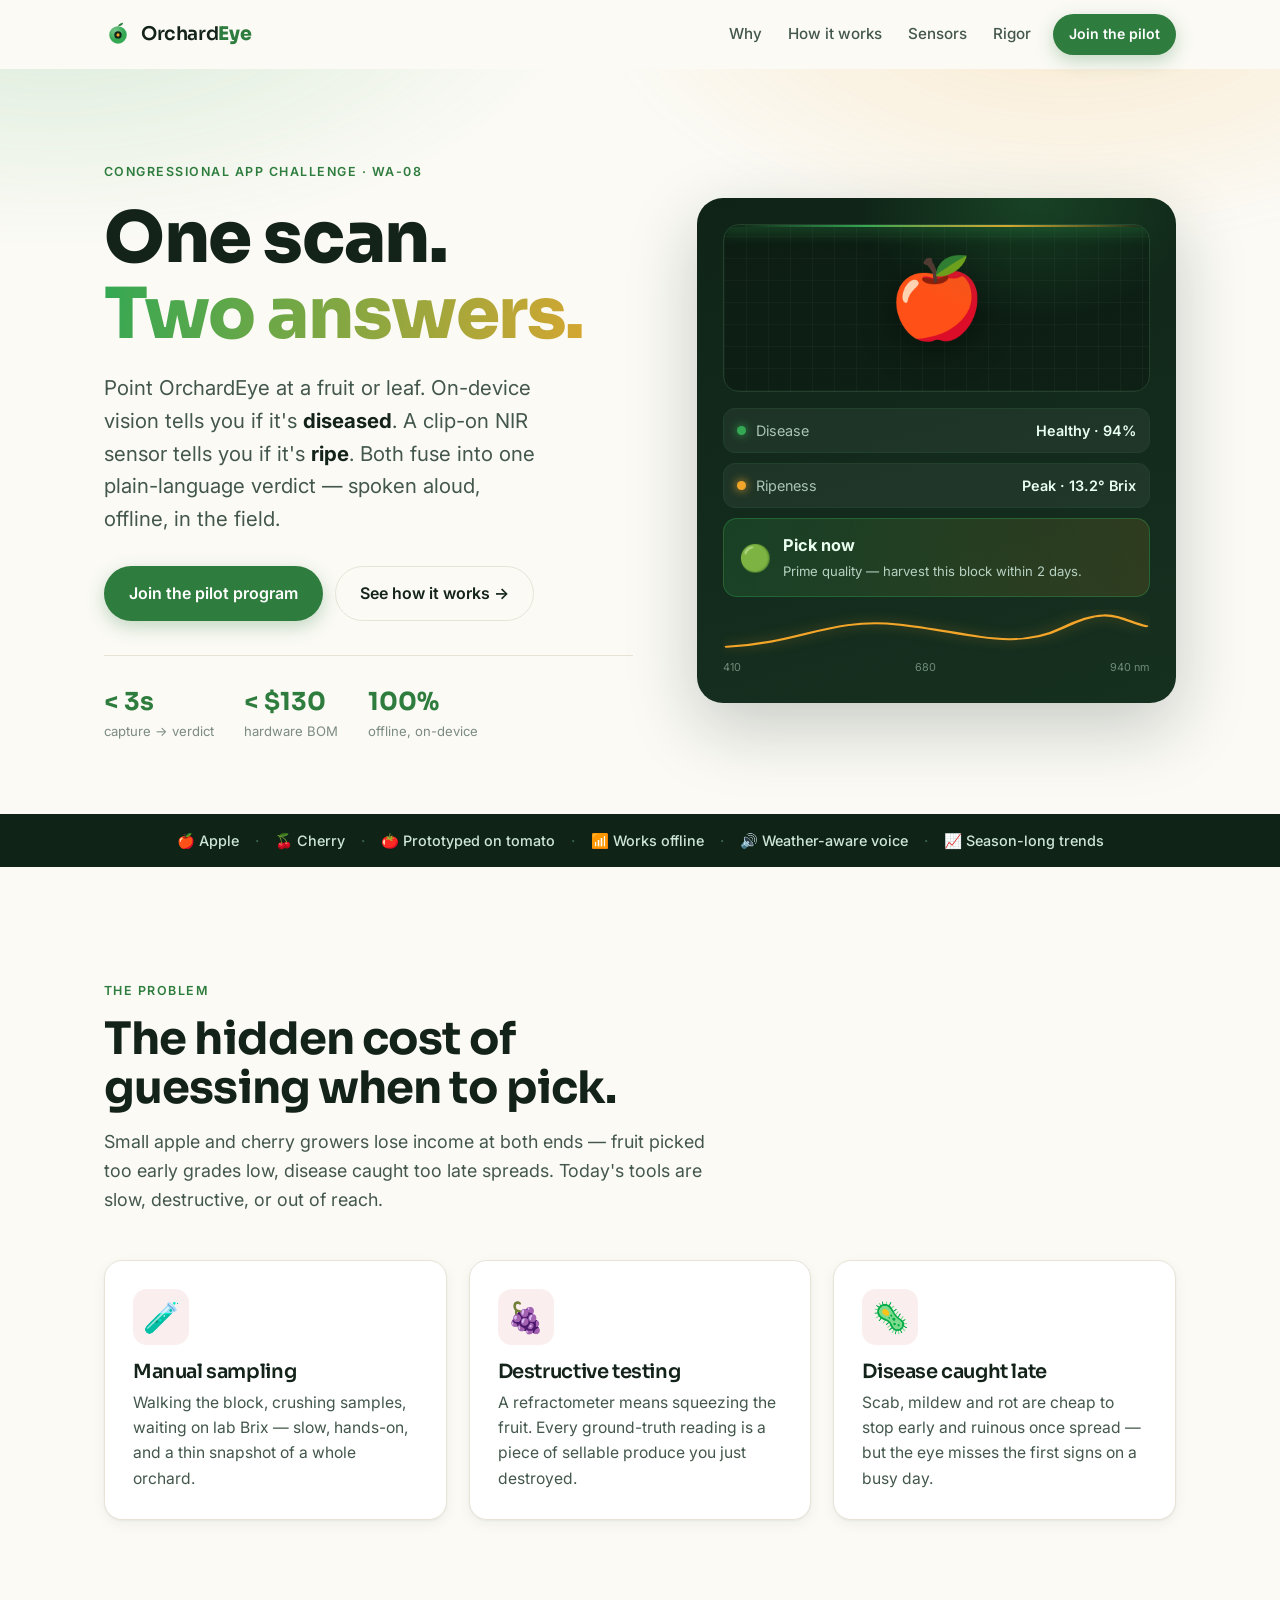
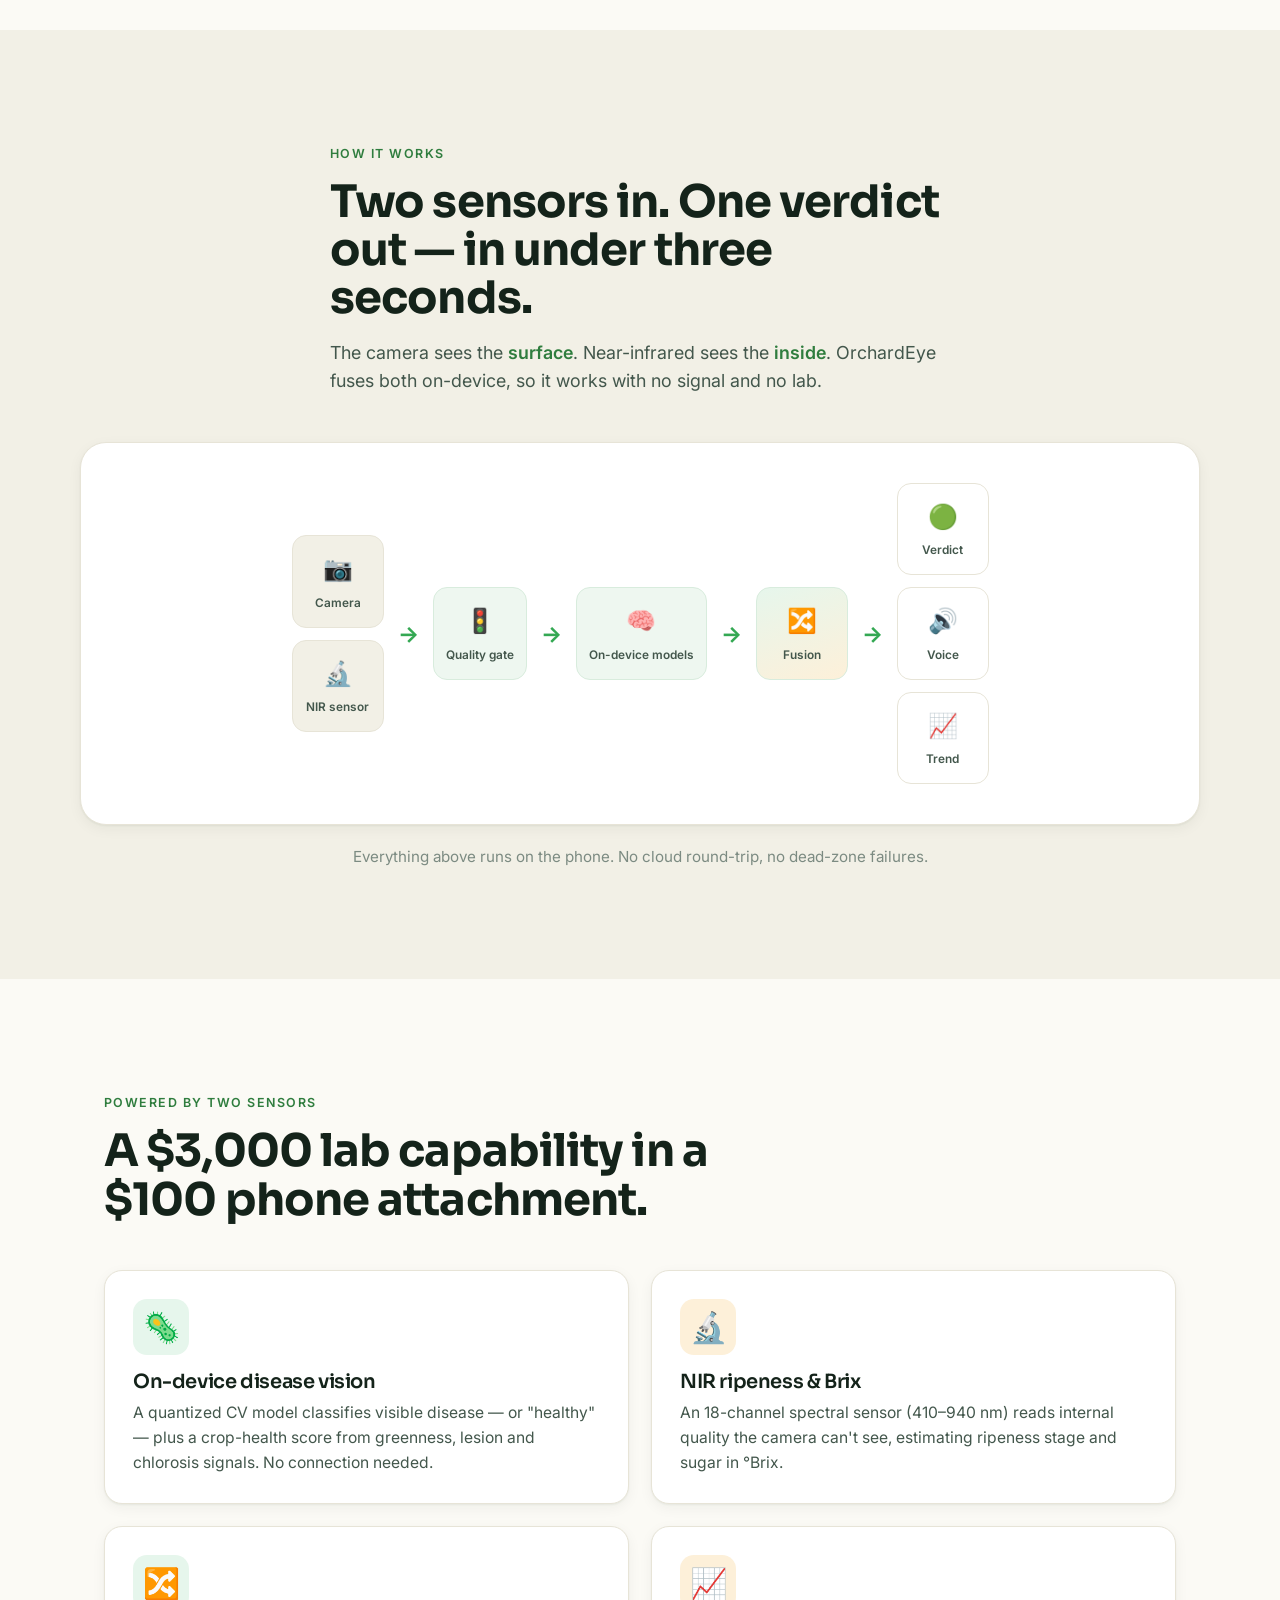
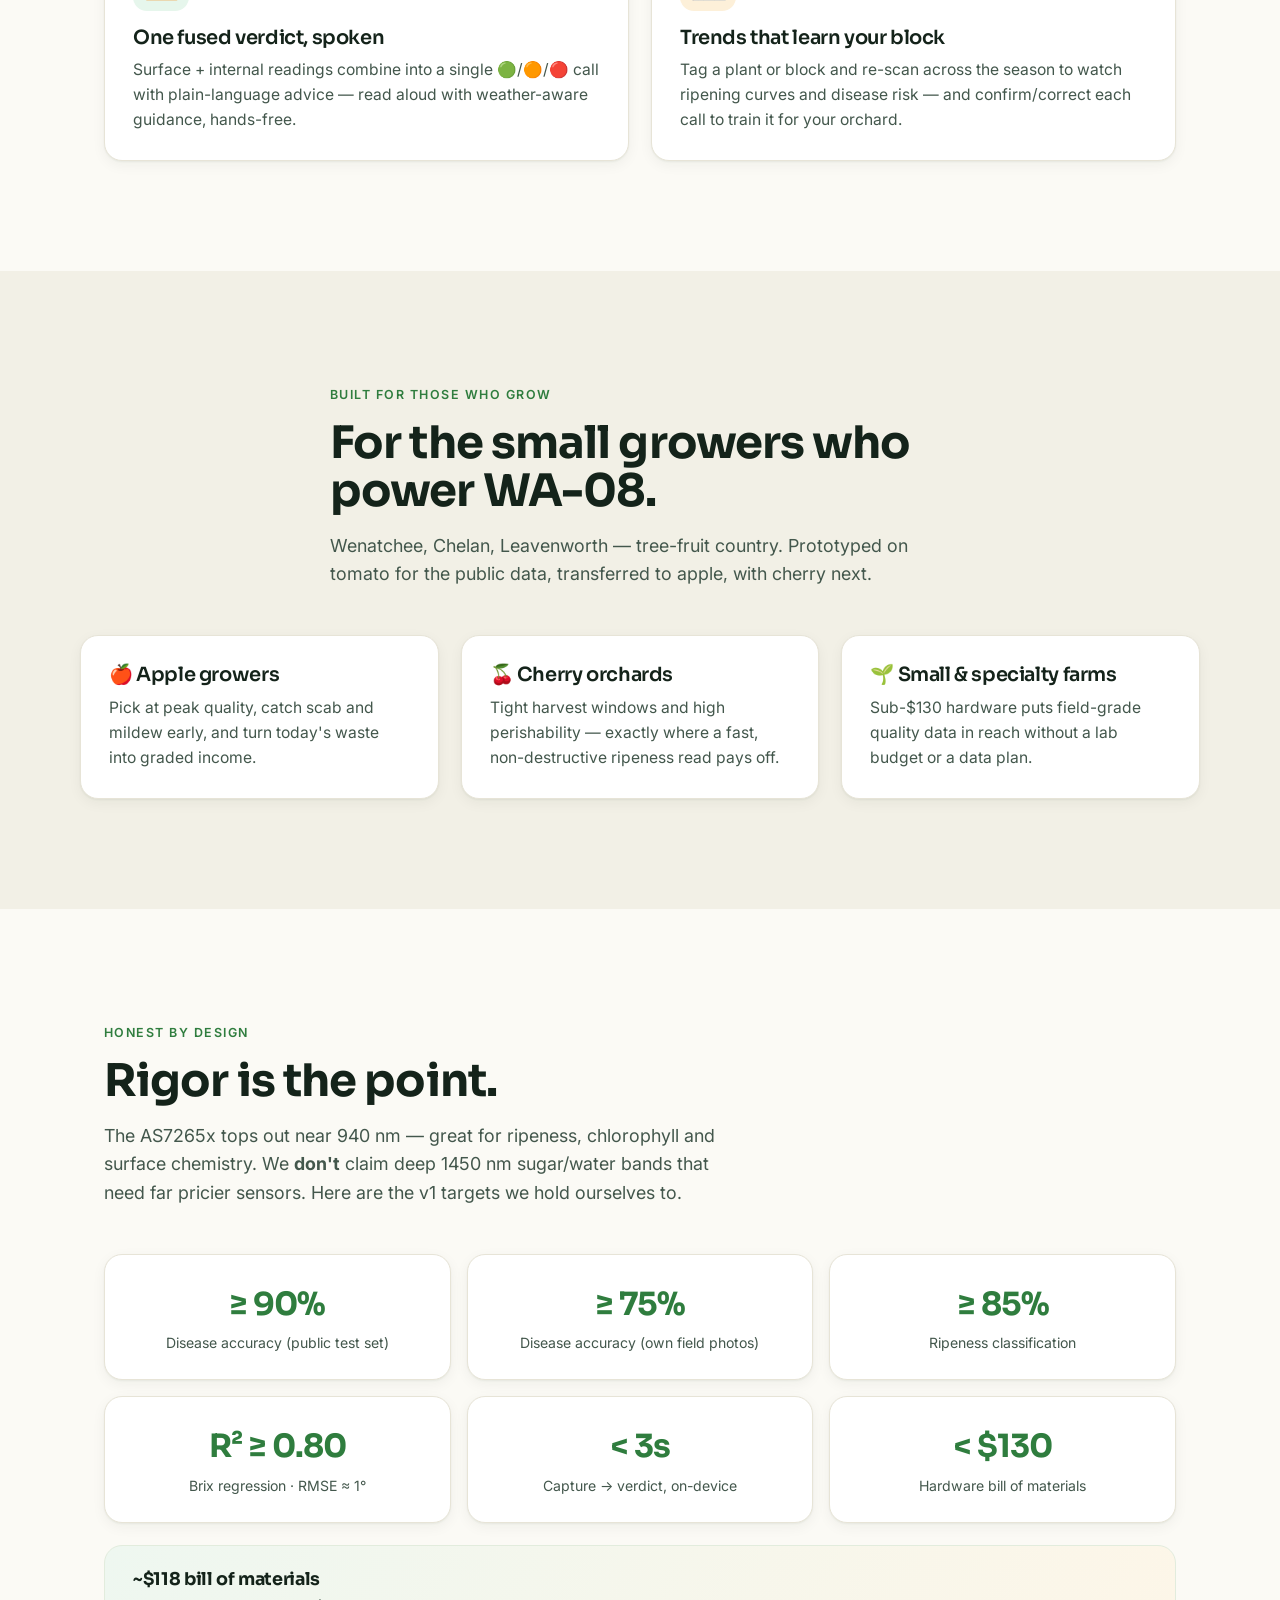
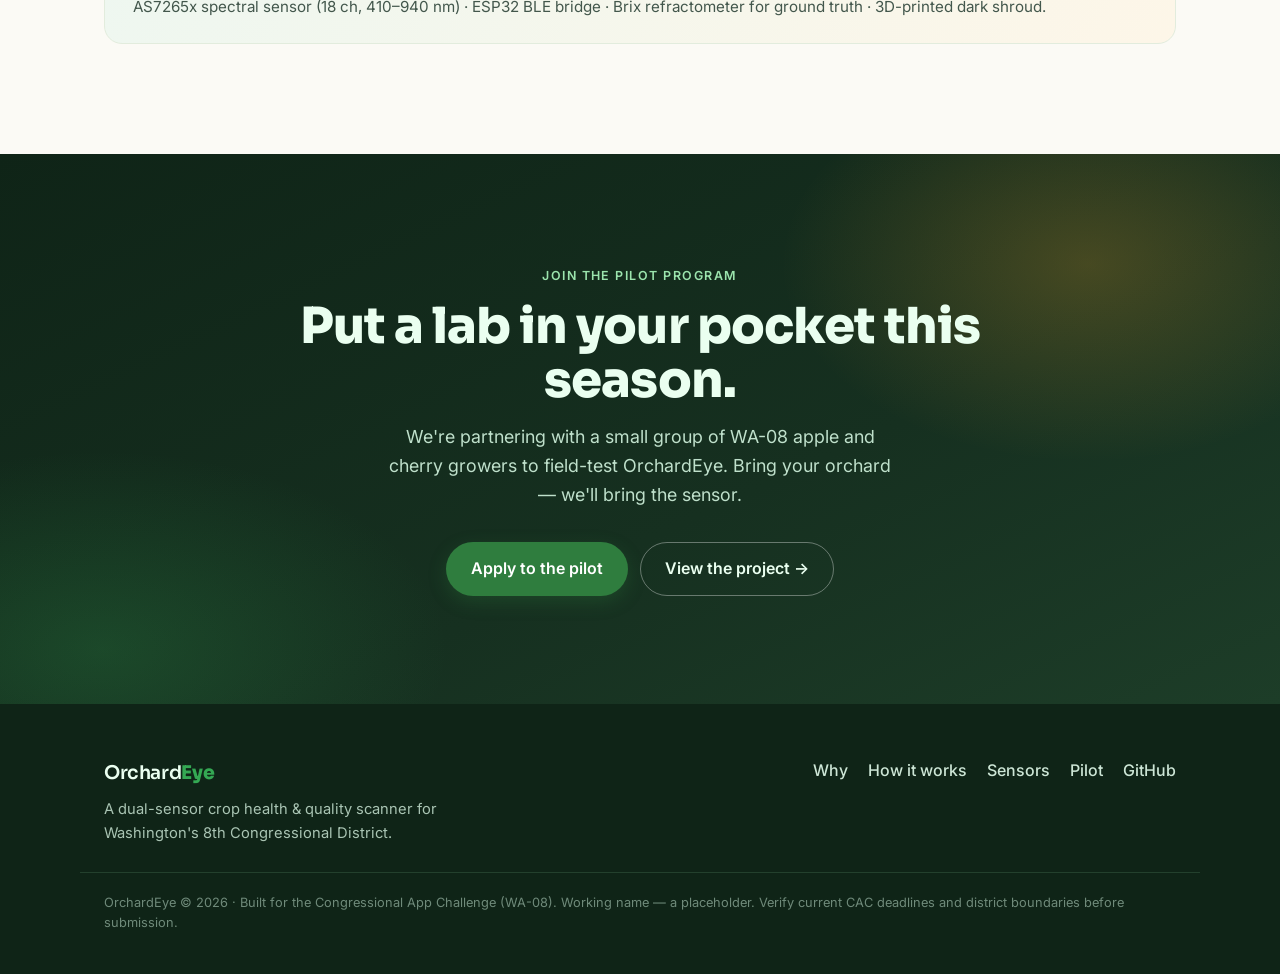
==== web/index.html @ 1bb930e3 "Add landing page and apply shared brand system to iOS app Landing page (web/): self-contained static" ====
<!DOCTYPE html>
<html lang="en">
<head>
  <meta charset="UTF-8" />
  <meta name="viewport" content="width=device-width, initial-scale=1.0" />
  <title>OrchardEye — One scan. Two answers.</title>
  <meta name="description" content="OrchardEye is a dual-sensor crop scanner: on-device computer vision spots disease while a low-cost NIR sensor reads ripeness and Brix — fused into one plain-language verdict, spoken aloud, offline, on sub-$130 hardware. Built for Washington's 8th District growers." />
  <meta name="theme-color" content="#0f2417" />

  <!-- Open Graph -->
  <meta property="og:type" content="website" />
  <meta property="og:title" content="OrchardEye — One scan. Two answers." />
  <meta property="og:description" content="A dual-sensor crop health & quality scanner. Disease + ripeness in one offline verdict, on sub-$130 hardware." />
  <meta property="og:image" content="og-image.svg" />

  <link rel="icon" href="favicon.svg" type="image/svg+xml" />
  <link rel="preconnect" href="https://fonts.googleapis.com" />
  <link rel="preconnect" href="https://fonts.gstatic.com" crossorigin />
  <link href="https://fonts.googleapis.com/css2?family=Sora:wght@400;500;600;700;800&family=Inter:wght@400;450;500;600&display=swap" rel="stylesheet" />
  <link rel="stylesheet" href="styles.css" />
  <!-- Set .js before paint so scroll-reveal only hides content when JS can reveal it. -->
  <script>document.documentElement.classList.add('js')</script>
</head>
<body>
  <!-- ───────────────────────── Nav ───────────────────────── -->
  <header class="nav" id="nav">
    <a class="nav__brand" href="#top" aria-label="OrchardEye home">
      <span class="mark" aria-hidden="true">
        <svg viewBox="0 0 32 32" width="28" height="28">
          <circle cx="16" cy="17" r="10" fill="var(--leaf)"/>
          <circle cx="16" cy="17" r="10" fill="url(#g)" opacity=".35"/>
          <path d="M16 7c1-3 4-4 6-4-1 3-3 4-6 4z" fill="var(--leaf-600)"/>
          <circle cx="16" cy="17" r="4.2" fill="#0f2417"/>
          <circle cx="16" cy="17" r="1.8" fill="var(--ripe)"/>
          <defs><radialGradient id="g" cx=".35" cy=".3"><stop offset="0" stop-color="#fff"/><stop offset="1" stop-color="#fff" stop-opacity="0"/></radialGradient></defs>
        </svg>
      </span>
      <span class="nav__name">Orchard<b>Eye</b></span>
    </a>
    <nav class="nav__links" aria-label="Primary">
      <a href="#problem">Why</a>
      <a href="#how">How it works</a>
      <a href="#features">Sensors</a>
      <a href="#targets">Rigor</a>
    </nav>
    <a href="#pilot" class="btn btn--sm btn--solid">Join the pilot</a>
  </header>

  <main id="top">
    <!-- ───────────────────────── Hero ───────────────────────── -->
    <section class="hero">
      <div class="hero__glow" aria-hidden="true"></div>
      <div class="hero__inner">
        <div class="hero__copy reveal">
          <span class="eyebrow">Congressional App Challenge · WA-08</span>
          <h1>One scan.<br /><span class="grad">Two answers.</span></h1>
          <p class="lede">
            Point OrchardEye at a fruit or leaf. On-device vision tells you if it's
            <b>diseased</b>. A clip-on NIR sensor tells you if it's <b>ripe</b>.
            Both fuse into one plain-language verdict — spoken aloud, offline, in the field.
          </p>
          <div class="hero__cta">
            <a href="#pilot" class="btn btn--solid btn--lg">Join the pilot program</a>
            <a href="#how" class="btn btn--ghost btn--lg">See how it works →</a>
          </div>
          <ul class="hero__stats">
            <li><b>&lt; 3s</b><span>capture → verdict</span></li>
            <li><b>&lt; $130</b><span>hardware BOM</span></li>
            <li><b>100%</b><span>offline, on-device</span></li>
          </ul>
        </div>

        <!-- Animated scan visual -->
        <div class="hero__viz reveal" aria-hidden="true">
          <div class="scanner">
            <div class="scanner__fruit">🍎</div>
            <div class="scanner__beam"></div>
            <div class="scanner__grid"></div>
          </div>
          <div class="readout">
            <div class="readout__row readout__row--disease">
              <span class="dot dot--green"></span>
              <span class="readout__label">Disease</span>
              <span class="readout__val">Healthy · 94%</span>
            </div>
            <div class="readout__row readout__row--ripe">
              <span class="dot dot--amber"></span>
              <span class="readout__label">Ripeness</span>
              <span class="readout__val">Peak · 13.2° Brix</span>
            </div>
            <div class="readout__verdict">
              <span class="verdict__emoji">🟢</span>
              <div>
                <b>Pick now</b>
                <small>Prime quality — harvest this block within 2 days.</small>
              </div>
            </div>
            <div class="spectrum" role="img" aria-label="NIR spectrum, 410 to 940 nanometers">
              <svg viewBox="0 0 220 56" preserveAspectRatio="none">
                <path class="spectrum__line" d="M2,44 C40,40 55,10 90,18 S150,50 175,22 205,14 218,20" fill="none"/>
              </svg>
              <div class="spectrum__axis"><span>410</span><span>680</span><span>940 nm</span></div>
            </div>
          </div>
        </div>
      </div>
    </section>

    <!-- ───────────────────────── Trust strip ───────────────────────── -->
    <section class="strip">
      <div class="strip__inner">
        <span>🍎 Apple</span><i>·</i><span>🍒 Cherry</span><i>·</i><span>🍅 Prototyped on tomato</span>
        <i>·</i><span>📶 Works offline</span><i>·</i><span>🔊 Weather-aware voice</span>
        <i>·</i><span>📈 Season-long trends</span>
      </div>
    </section>

    <!-- ───────────────────────── Problem ───────────────────────── -->
    <section class="section" id="problem">
      <div class="section__head reveal">
        <span class="eyebrow">The problem</span>
        <h2>The hidden cost of guessing when to pick.</h2>
        <p class="section__sub">
          Small apple and cherry growers lose income at both ends — fruit picked too early
          grades low, disease caught too late spreads. Today's tools are slow, destructive, or out of reach.
        </p>
      </div>
      <div class="cards cards--3">
        <article class="pain reveal">
          <div class="pain__icon">🧪</div>
          <h3>Manual sampling</h3>
          <p>Walking the block, crushing samples, waiting on lab Brix — slow, hands-on, and a thin snapshot of a whole orchard.</p>
        </article>
        <article class="pain reveal">
          <div class="pain__icon">🍇</div>
          <h3>Destructive testing</h3>
          <p>A refractometer means squeezing the fruit. Every ground-truth reading is a piece of sellable produce you just destroyed.</p>
        </article>
        <article class="pain reveal">
          <div class="pain__icon">🦠</div>
          <h3>Disease caught late</h3>
          <p>Scab, mildew and rot are cheap to stop early and ruinous once spread — but the eye misses the first signs on a busy day.</p>
        </article>
      </div>
    </section>

    <!-- ───────────────────────── How it works ───────────────────────── -->
    <section class="section section--tint" id="how">
      <div class="section__head reveal">
        <span class="eyebrow">How it works</span>
        <h2>Two sensors in. One verdict out — in under three seconds.</h2>
        <p class="section__sub">
          The camera sees the <em>surface</em>. Near-infrared sees the <em>inside</em>.
          OrchardEye fuses both on-device, so it works with no signal and no lab.
        </p>
      </div>

      <div class="pipeline reveal">
        <div class="pipe pipe--in">
          <div class="pipe__node">📷<span>Camera</span></div>
          <div class="pipe__node">🔬<span>NIR sensor</span></div>
        </div>
        <div class="pipe__arrow">→</div>
        <div class="pipe__node pipe__node--proc">🚦<span>Quality gate</span></div>
        <div class="pipe__arrow">→</div>
        <div class="pipe__node pipe__node--proc">🧠<span>On-device models</span></div>
        <div class="pipe__arrow">→</div>
        <div class="pipe__node pipe__node--fuse">🔀<span>Fusion</span></div>
        <div class="pipe__arrow">→</div>
        <div class="pipe pipe--out">
          <div class="pipe__node pipe__node--out">🟢<span>Verdict</span></div>
          <div class="pipe__node pipe__node--out">🔊<span>Voice</span></div>
          <div class="pipe__node pipe__node--out">📈<span>Trend</span></div>
        </div>
      </div>
      <p class="pipeline__note reveal">Everything above runs on the phone. No cloud round-trip, no dead-zone failures.</p>
    </section>

    <!-- ───────────────────────── Features ───────────────────────── -->
    <section class="section" id="features">
      <div class="section__head reveal">
        <span class="eyebrow">Powered by two sensors</span>
        <h2>A $3,000 lab capability in a $100 phone attachment.</h2>
      </div>
      <div class="cards cards--2">
        <article class="feat reveal">
          <div class="feat__icon feat__icon--green">🦠</div>
          <h3>On-device disease vision</h3>
          <p>A quantized CV model classifies visible disease — or "healthy" — plus a crop-health score from greenness, lesion and chlorosis signals. No connection needed.</p>
        </article>
        <article class="feat reveal">
          <div class="feat__icon feat__icon--amber">🔬</div>
          <h3>NIR ripeness &amp; Brix</h3>
          <p>An 18-channel spectral sensor (410–940 nm) reads internal quality the camera can't see, estimating ripeness stage and sugar in °Brix.</p>
        </article>
        <article class="feat reveal">
          <div class="feat__icon feat__icon--green">🔀</div>
          <h3>One fused verdict, spoken</h3>
          <p>Surface + internal readings combine into a single 🟢/🟠/🔴 call with plain-language advice — read aloud with weather-aware guidance, hands-free.</p>
        </article>
        <article class="feat reveal">
          <div class="feat__icon feat__icon--amber">📈</div>
          <h3>Trends that learn your block</h3>
          <p>Tag a plant or block and re-scan across the season to watch ripening curves and disease risk — and confirm/correct each call to train it for your orchard.</p>
        </article>
      </div>
    </section>

    <!-- ───────────────────────── Built for ───────────────────────── -->
    <section class="section section--tint" id="growers">
      <div class="section__head reveal">
        <span class="eyebrow">Built for those who grow</span>
        <h2>For the small growers who power WA-08.</h2>
        <p class="section__sub">Wenatchee, Chelan, Leavenworth — tree-fruit country. Prototyped on tomato for the public data, transferred to apple, with cherry next.</p>
      </div>
      <div class="cards cards--3">
        <article class="who reveal"><h3>🍎 Apple growers</h3><p>Pick at peak quality, catch scab and mildew early, and turn today's waste into graded income.</p></article>
        <article class="who reveal"><h3>🍒 Cherry orchards</h3><p>Tight harvest windows and high perishability — exactly where a fast, non-destructive ripeness read pays off.</p></article>
        <article class="who reveal"><h3>🌱 Small &amp; specialty farms</h3><p>Sub-$130 hardware puts field-grade quality data in reach without a lab budget or a data plan.</p></article>
      </div>
    </section>

    <!-- ───────────────────────── Rigor / targets ───────────────────────── -->
    <section class="section" id="targets">
      <div class="section__head reveal">
        <span class="eyebrow">Honest by design</span>
        <h2>Rigor is the point.</h2>
        <p class="section__sub">
          The AS7265x tops out near 940 nm — great for ripeness, chlorophyll and surface chemistry.
          We <b>don't</b> claim deep 1450 nm sugar/water bands that need far pricier sensors. Here are the v1 targets we hold ourselves to.
        </p>
      </div>

      <div class="targets reveal">
        <div class="target"><b>≥ 90%</b><span>Disease accuracy (public test set)</span></div>
        <div class="target"><b>≥ 75%</b><span>Disease accuracy (own field photos)</span></div>
        <div class="target"><b>≥ 85%</b><span>Ripeness classification</span></div>
        <div class="target"><b>R² ≥ 0.80</b><span>Brix regression · RMSE ≈ 1°</span></div>
        <div class="target"><b>&lt; 3s</b><span>Capture → verdict, on-device</span></div>
        <div class="target"><b>&lt; $130</b><span>Hardware bill of materials</span></div>
      </div>

      <div class="bom reveal">
        <h4>~$118 bill of materials</h4>
        <p>AS7265x spectral sensor (18 ch, 410–940 nm) · ESP32 BLE bridge · Brix refractometer for ground truth · 3D-printed dark shroud.</p>
      </div>
    </section>

    <!-- ───────────────────────── Pilot CTA ───────────────────────── -->
    <section class="pilot" id="pilot">
      <div class="pilot__inner reveal">
        <span class="eyebrow eyebrow--light">Join the pilot program</span>
        <h2>Put a lab in your pocket this season.</h2>
        <p>We're partnering with a small group of WA-08 apple and cherry growers to field-test OrchardEye. Bring your orchard — we'll bring the sensor.</p>
        <div class="pilot__cta">
          <a href="mailto:hello@orchardeye.app?subject=OrchardEye%20pilot" class="btn btn--solid btn--lg">Apply to the pilot</a>
          <a href="https://github.com/ravirajbuilds/tomaito" class="btn btn--ghost btn--lg btn--onlight">View the project →</a>
        </div>
      </div>
    </section>
  </main>

  <!-- ───────────────────────── Footer ───────────────────────── -->
  <footer class="footer">
    <div class="footer__inner">
      <div class="footer__brand">
        <span class="nav__name">Orchard<b>Eye</b></span>
        <p>A dual-sensor crop health &amp; quality scanner for Washington's 8th Congressional District.</p>
      </div>
      <nav class="footer__links" aria-label="Footer">
        <a href="#problem">Why</a>
        <a href="#how">How it works</a>
        <a href="#features">Sensors</a>
        <a href="#pilot">Pilot</a>
        <a href="https://github.com/ravirajbuilds/tomaito">GitHub</a>
      </nav>
    </div>
    <p class="footer__fine">OrchardEye © 2026 · Built for the Congressional App Challenge (WA-08). Working name — a placeholder. Verify current CAC deadlines and district boundaries before submission.</p>
  </footer>

  <script src="main.js" defer></script>
</body>
</html>
---- web/styles.css ----
/* ───────────────────────────────────────────────────────────
   OrchardEye landing — design tokens
   Palette: deep vineyard/orchard green + fresh leaf + ripe amber
   ─────────────────────────────────────────────────────────── */
:root {
  --ink:        #14231a;   /* near-black green text            */
  --ink-soft:   #43574c;   /* secondary text                  */
  --ink-faint:  #7c8b82;   /* tertiary                        */
  --paper:      #fbfaf5;   /* warm off-white bg               */
  --paper-2:    #f2f0e6;   /* tint section                    */
  --card:       #ffffff;

  --leaf:       #34a853;   /* fresh leaf green (matches app)  */
  --leaf-600:   #2f7d3e;   /* deep leaf                       */
  --forest:     #0f2417;   /* dark hero / footer bg           */
  --forest-2:   #163020;
  --ripe:       #f4a62a;   /* ripe amber / accent             */
  --ripe-600:   #e08a12;
  --red:        #d9483f;

  --line:       #e7e4d7;   /* hairline on paper               */
  --line-dark:  #23402d;   /* hairline on forest              */

  --radius:     18px;
  --radius-lg:  26px;
  --shadow-sm:  0 1px 2px rgba(20,35,26,.05), 0 4px 14px rgba(20,35,26,.05);
  --shadow-md:  0 10px 40px rgba(15,36,23,.10);
  --shadow-lg:  0 24px 70px rgba(15,36,23,.22);

  --maxw: 1120px;
  --sans: "Inter", system-ui, -apple-system, "Segoe UI", Roboto, sans-serif;
  --display: "Sora", var(--sans);
}

* { box-sizing: border-box; }
html { scroll-behavior: smooth; scroll-padding-top: 84px; }
body {
  margin: 0;
  font-family: var(--sans);
  color: var(--ink);
  background: var(--paper);
  line-height: 1.6;
  -webkit-font-smoothing: antialiased;
  text-rendering: optimizeLegibility;
}
h1, h2, h3, h4 { font-family: var(--display); line-height: 1.08; letter-spacing: -.02em; margin: 0; }
p { margin: 0; }
a { color: inherit; text-decoration: none; }
img, svg { display: block; max-width: 100%; }
b { font-weight: 700; }
em { font-style: normal; color: var(--leaf-600); font-weight: 600; }

/* ───────────────── shared bits ───────────────── */
.eyebrow {
  display: inline-block;
  font-family: var(--sans);
  font-weight: 600;
  font-size: .78rem;
  letter-spacing: .12em;
  text-transform: uppercase;
  color: var(--leaf-600);
  margin-bottom: 14px;
}
.eyebrow--light { color: #9be4ad; }
.grad {
  background: linear-gradient(100deg, var(--leaf) 0%, var(--ripe) 120%);
  -webkit-background-clip: text; background-clip: text; color: transparent;
}

.btn {
  --pad-y: .68rem; --pad-x: 1.15rem;
  display: inline-flex; align-items: center; justify-content: center; gap: .5rem;
  font-family: var(--sans); font-weight: 600; font-size: .95rem;
  padding: var(--pad-y) var(--pad-x);
  border-radius: 999px; border: 1.5px solid transparent;
  cursor: pointer; transition: transform .15s ease, box-shadow .2s ease, background .2s ease, color .2s ease;
  white-space: nowrap;
}
.btn:active { transform: translateY(1px); }
.btn--sm { --pad-y: .5rem; --pad-x: .95rem; font-size: .88rem; }
.btn--lg { --pad-y: .85rem; --pad-x: 1.5rem; font-size: 1rem; }
.btn--solid {
  background: var(--leaf-600); color: #fff;
  box-shadow: 0 6px 18px rgba(47,125,62,.28);
}
.btn--solid:hover { background: var(--leaf); box-shadow: 0 10px 26px rgba(52,168,83,.36); transform: translateY(-1px); }
.btn--ghost { background: transparent; color: var(--ink); border-color: var(--line); }
.btn--ghost:hover { border-color: var(--leaf); color: var(--leaf-600); }
.btn--onlight { color: #eafff0; border-color: rgba(255,255,255,.35); }
.btn--onlight:hover { border-color: #fff; color: #fff; }

/* ───────────────── nav ───────────────── */
.nav {
  position: sticky; top: 0; z-index: 50;
  display: flex; align-items: center; gap: 22px;
  max-width: var(--maxw); margin: 0 auto; padding: 14px 24px;
  inset-inline: 0;
}
.nav::before {
  content: ""; position: absolute; inset: 0; z-index: -1;
  background: rgba(251,250,245,.72); backdrop-filter: saturate(1.4) blur(12px);
  border-bottom: 1px solid transparent; transition: border-color .3s, box-shadow .3s;
}
.nav.is-stuck::before { border-bottom-color: var(--line); box-shadow: 0 4px 24px rgba(20,35,26,.05); }
.nav__brand { display: flex; align-items: center; gap: 9px; }
.mark { display: grid; place-items: center; }
.nav__name { font-family: var(--display); font-weight: 600; font-size: 1.18rem; letter-spacing: -.02em; }
.nav__name b { color: var(--leaf-600); font-weight: 800; }
.nav__links { display: flex; gap: 26px; margin-left: auto; }
.nav__links a { font-weight: 500; font-size: .95rem; color: var(--ink-soft); transition: color .15s; }
.nav__links a:hover { color: var(--leaf-600); }

/* ───────────────── hero ───────────────── */
.hero { position: relative; overflow: hidden; }
.hero__glow {
  position: absolute; inset: -20% -10% auto -10%; height: 700px; z-index: 0;
  background:
    radial-gradient(45% 55% at 78% 8%, rgba(244,166,42,.20), transparent 70%),
    radial-gradient(50% 60% at 12% 4%, rgba(52,168,83,.20), transparent 70%);
  filter: blur(10px);
}
.hero__inner {
  position: relative; z-index: 1;
  max-width: var(--maxw); margin: 0 auto; padding: clamp(40px, 7vw, 92px) 24px 72px;
  display: grid; grid-template-columns: 1.05fr .95fr; gap: clamp(28px, 5vw, 64px); align-items: center;
}
.hero__copy h1 { font-size: clamp(2.6rem, 6vw, 4.4rem); font-weight: 800; margin: 4px 0 20px; }
.lede { font-size: clamp(1.05rem, 1.6vw, 1.28rem); color: var(--ink-soft); max-width: 34ch; }
.lede b { color: var(--ink); }
.hero__cta { display: flex; flex-wrap: wrap; gap: 12px; margin: 30px 0 34px; }
.hero__stats { display: flex; gap: 30px; list-style: none; padding: 26px 0 0; margin: 0; border-top: 1px solid var(--line); }
.hero__stats li { display: flex; flex-direction: column; }
.hero__stats b { font-family: var(--display); font-size: 1.55rem; font-weight: 700; color: var(--leaf-600); }
.hero__stats span { font-size: .82rem; color: var(--ink-faint); }

/* hero visual */
.hero__viz {
  background: linear-gradient(165deg, var(--forest), var(--forest-2));
  border-radius: var(--radius-lg); padding: 26px; color: #eafff0;
  box-shadow: var(--shadow-lg); position: relative; overflow: hidden;
}
.hero__viz::after {
  content: ""; position: absolute; inset: 0; pointer-events: none;
  background: radial-gradient(60% 40% at 70% 0%, rgba(52,168,83,.22), transparent 60%);
}
.scanner {
  position: relative; height: 168px; border-radius: 16px;
  background: repeating-linear-gradient(0deg, rgba(255,255,255,.03) 0 1px, transparent 1px 22px),
              repeating-linear-gradient(90deg, rgba(255,255,255,.03) 0 1px, transparent 1px 22px),
              rgba(0,0,0,.22);
  border: 1px solid var(--line-dark); display: grid; place-items: center; overflow: hidden; margin-bottom: 16px;
}
.scanner__fruit { font-size: 78px; filter: drop-shadow(0 8px 18px rgba(0,0,0,.4)); animation: bob 4s ease-in-out infinite; }
.scanner__beam {
  position: absolute; left: 0; right: 0; height: 2px; top: 0;
  background: linear-gradient(90deg, transparent, var(--leaf), var(--ripe), transparent);
  box-shadow: 0 0 16px 3px rgba(52,168,83,.55);
  animation: scan 3.2s cubic-bezier(.5,0,.5,1) infinite;
}
@keyframes scan { 0%,100% { top: 6%; } 50% { top: 92%; } }
@keyframes bob { 0%,100% { transform: translateY(0); } 50% { transform: translateY(-6px); } }

.readout { display: grid; gap: 10px; }
.readout__row {
  display: flex; align-items: center; gap: 10px; font-size: .9rem;
  background: rgba(255,255,255,.05); border: 1px solid var(--line-dark);
  padding: 10px 13px; border-radius: 12px;
}
.readout__label { color: #a9c4b3; }
.readout__val { margin-left: auto; font-weight: 600; }
.dot { width: 9px; height: 9px; border-radius: 50%; box-shadow: 0 0 10px currentColor; }
.dot--green { background: var(--leaf); color: var(--leaf); }
.dot--amber { background: var(--ripe); color: var(--ripe); }
.readout__verdict {
  display: flex; align-items: center; gap: 12px;
  background: linear-gradient(100deg, rgba(52,168,83,.18), rgba(244,166,42,.12));
  border: 1px solid rgba(52,168,83,.35); padding: 13px 15px; border-radius: 14px;
}
.verdict__emoji { font-size: 26px; }
.readout__verdict b { display: block; font-size: 1.02rem; }
.readout__verdict small { color: #b7d2c3; font-size: .82rem; }
.spectrum { padding-top: 2px; }
.spectrum svg { width: 100%; height: 48px; }
.spectrum__line { stroke: var(--ripe); stroke-width: 2.4; stroke-linecap: round;
  filter: drop-shadow(0 0 6px rgba(244,166,42,.5));
  stroke-dasharray: 460; stroke-dashoffset: 460; animation: draw 2.6s ease forwards .4s; }
@keyframes draw { to { stroke-dashoffset: 0; } }
.spectrum__axis { display: flex; justify-content: space-between; font-size: .68rem; color: #6f8a7a; margin-top: 2px; }

/* ───────────────── trust strip ───────────────── */
.strip { background: var(--forest); color: #cde6d6; }
.strip__inner {
  max-width: var(--maxw); margin: 0 auto; padding: 15px 24px;
  display: flex; flex-wrap: wrap; gap: 10px 16px; align-items: center; justify-content: center;
  font-size: .9rem; font-weight: 500;
}
.strip i { color: #3c6b4d; font-style: normal; }

/* ───────────────── generic section ───────────────── */
.section { max-width: var(--maxw); margin: 0 auto; padding: clamp(64px, 9vw, 110px) 24px; }
.section--tint { max-width: none; background: var(--paper-2); }
.section--tint > * { max-width: var(--maxw); margin-inline: auto; }
.section__head { max-width: 62ch; margin-bottom: 46px; }
.section__head h2 { font-size: clamp(1.8rem, 3.6vw, 2.8rem); font-weight: 700; }
.section__sub { margin-top: 16px; font-size: clamp(1rem, 1.4vw, 1.15rem); color: var(--ink-soft); }

.cards { display: grid; gap: 22px; }
.cards--2 { grid-template-columns: repeat(2, 1fr); }
.cards--3 { grid-template-columns: repeat(3, 1fr); }

/* pain cards */
.pain, .feat, .who {
  background: var(--card); border: 1px solid var(--line);
  border-radius: var(--radius); padding: 28px; box-shadow: var(--shadow-sm);
  transition: transform .2s ease, box-shadow .2s ease, border-color .2s ease;
}
.pain:hover, .feat:hover, .who:hover { transform: translateY(-4px); box-shadow: var(--shadow-md); border-color: #d8e6dc; }
.pain__icon, .feat__icon { font-size: 30px; width: 56px; height: 56px; display: grid; place-items: center; border-radius: 14px; margin-bottom: 16px; }
.pain__icon { background: #fbeeee; }
.feat__icon--green { background: #e6f6ec; }
.feat__icon--amber { background: #fdf0d9; }
.pain h3, .feat h3, .who h3 { font-size: 1.22rem; font-weight: 600; margin-bottom: 8px; }
.pain p, .feat p, .who p { color: var(--ink-soft); font-size: .98rem; }
.who h3 { margin-bottom: 10px; }

/* ───────────────── pipeline ───────────────── */
.pipeline {
  display: flex; flex-wrap: wrap; align-items: center; justify-content: center; gap: 14px;
  background: var(--card); border: 1px solid var(--line); border-radius: var(--radius-lg);
  padding: 40px 26px; box-shadow: var(--shadow-sm);
}
.pipe { display: flex; gap: 12px; }
.pipe--in, .pipe--out { flex-direction: column; }
.pipe__node {
  display: flex; flex-direction: column; align-items: center; gap: 5px;
  min-width: 92px; padding: 14px 12px; border-radius: 14px;
  background: var(--paper-2); border: 1px solid var(--line); font-size: 24px;
}
.pipe__node span { font-family: var(--sans); font-size: .74rem; font-weight: 600; color: var(--ink-soft); }
.pipe__node--proc { background: #eef7f0; border-color: #d8ecdd; }
.pipe__node--fuse { background: linear-gradient(160deg, #e6f6ec, #fdf0d9); border-color: #d8ecdd; }
.pipe__node--out { background: #fff; }
.pipe__arrow { color: var(--leaf); font-size: 1.4rem; font-weight: 700; }
.pipeline__note { text-align: center; color: var(--ink-faint); margin-top: 20px; font-size: .95rem; }

/* ───────────────── targets ───────────────── */
.targets { display: grid; grid-template-columns: repeat(3, 1fr); gap: 16px; }
.target {
  background: var(--card); border: 1px solid var(--line); border-radius: var(--radius);
  padding: 24px; text-align: center; box-shadow: var(--shadow-sm);
}
.target b { display: block; font-family: var(--display); font-size: 2rem; font-weight: 700; color: var(--leaf-600); letter-spacing: -.03em; }
.target span { font-size: .88rem; color: var(--ink-soft); }
.bom {
  margin-top: 22px; padding: 24px 28px; border-radius: var(--radius);
  background: linear-gradient(120deg, #eef7f0, #fdf6e8); border: 1px solid #e2ecdd;
}
.bom h4 { font-size: 1.1rem; margin-bottom: 6px; }
.bom p { color: var(--ink-soft); font-size: .95rem; }

/* ───────────────── pilot ───────────────── */
.pilot { background: linear-gradient(155deg, var(--forest), var(--forest-2) 60%, #1d3d28); color: #eafff0; position: relative; overflow: hidden; }
.pilot::before {
  content: ""; position: absolute; inset: 0;
  background: radial-gradient(40% 60% at 85% 20%, rgba(244,166,42,.22), transparent 60%),
             radial-gradient(45% 60% at 8% 90%, rgba(52,168,83,.22), transparent 60%);
}
.pilot__inner { position: relative; max-width: 760px; margin: 0 auto; padding: clamp(64px, 9vw, 108px) 24px; text-align: center; }
.pilot__inner h2 { font-size: clamp(2rem, 4.4vw, 3.1rem); font-weight: 800; }
.pilot__inner p { color: #bfe0cb; font-size: 1.12rem; margin: 16px auto 32px; max-width: 46ch; }
.pilot__cta { display: flex; flex-wrap: wrap; gap: 12px; justify-content: center; }

/* ───────────────── footer ───────────────── */
.footer { background: var(--forest); color: #a9c4b3; }
.footer__inner {
  max-width: var(--maxw); margin: 0 auto; padding: 54px 24px 26px;
  display: flex; flex-wrap: wrap; gap: 28px; justify-content: space-between; align-items: flex-start;
}
.footer__brand .nav__name { color: #eafff0; }
.footer__brand .nav__name b { color: var(--leaf); }
.footer__brand p { margin-top: 10px; max-width: 40ch; font-size: .92rem; }
.footer__links { display: flex; flex-wrap: wrap; gap: 20px; }
.footer__links a { font-weight: 500; color: #cde6d6; transition: color .15s; }
.footer__links a:hover { color: var(--ripe); }
.footer__fine {
  max-width: var(--maxw); margin: 0 auto; padding: 20px 24px 40px;
  border-top: 1px solid var(--line-dark); font-size: .8rem; color: #6f8a7a;
}

/* ───────────────── reveal animation ─────────────────
   Gated on .js (set in <head>) so content is fully visible with JS off/failed. */
.js .reveal { opacity: 0; transform: translateY(22px); transition: opacity .7s ease, transform .7s cubic-bezier(.2,.7,.2,1); }
.js .reveal.is-in { opacity: 1; transform: none; }

/* ───────────────── responsive ───────────────── */
@media (max-width: 900px) {
  .hero__inner { grid-template-columns: 1fr; }
  .hero__viz { order: 2; max-width: 460px; }
  .cards--2, .cards--3 { grid-template-columns: 1fr 1fr; }
  .targets { grid-template-columns: repeat(2, 1fr); }
  .nav__links { display: none; }
}
@media (max-width: 620px) {
  .cards--2, .cards--3, .targets { grid-template-columns: 1fr; }
  .hero__stats { gap: 20px; }
  .pipe__arrow { transform: rotate(90deg); }
  .pipe--in, .pipe--out { flex-direction: row; }
  .pipeline { flex-direction: column; }
}
@media (prefers-reduced-motion: reduce) {
  .js .reveal { opacity: 1; transform: none; transition: none; }
  .scanner__beam, .scanner__fruit, .spectrum__line { animation: none; }
  html { scroll-behavior: auto; }
}
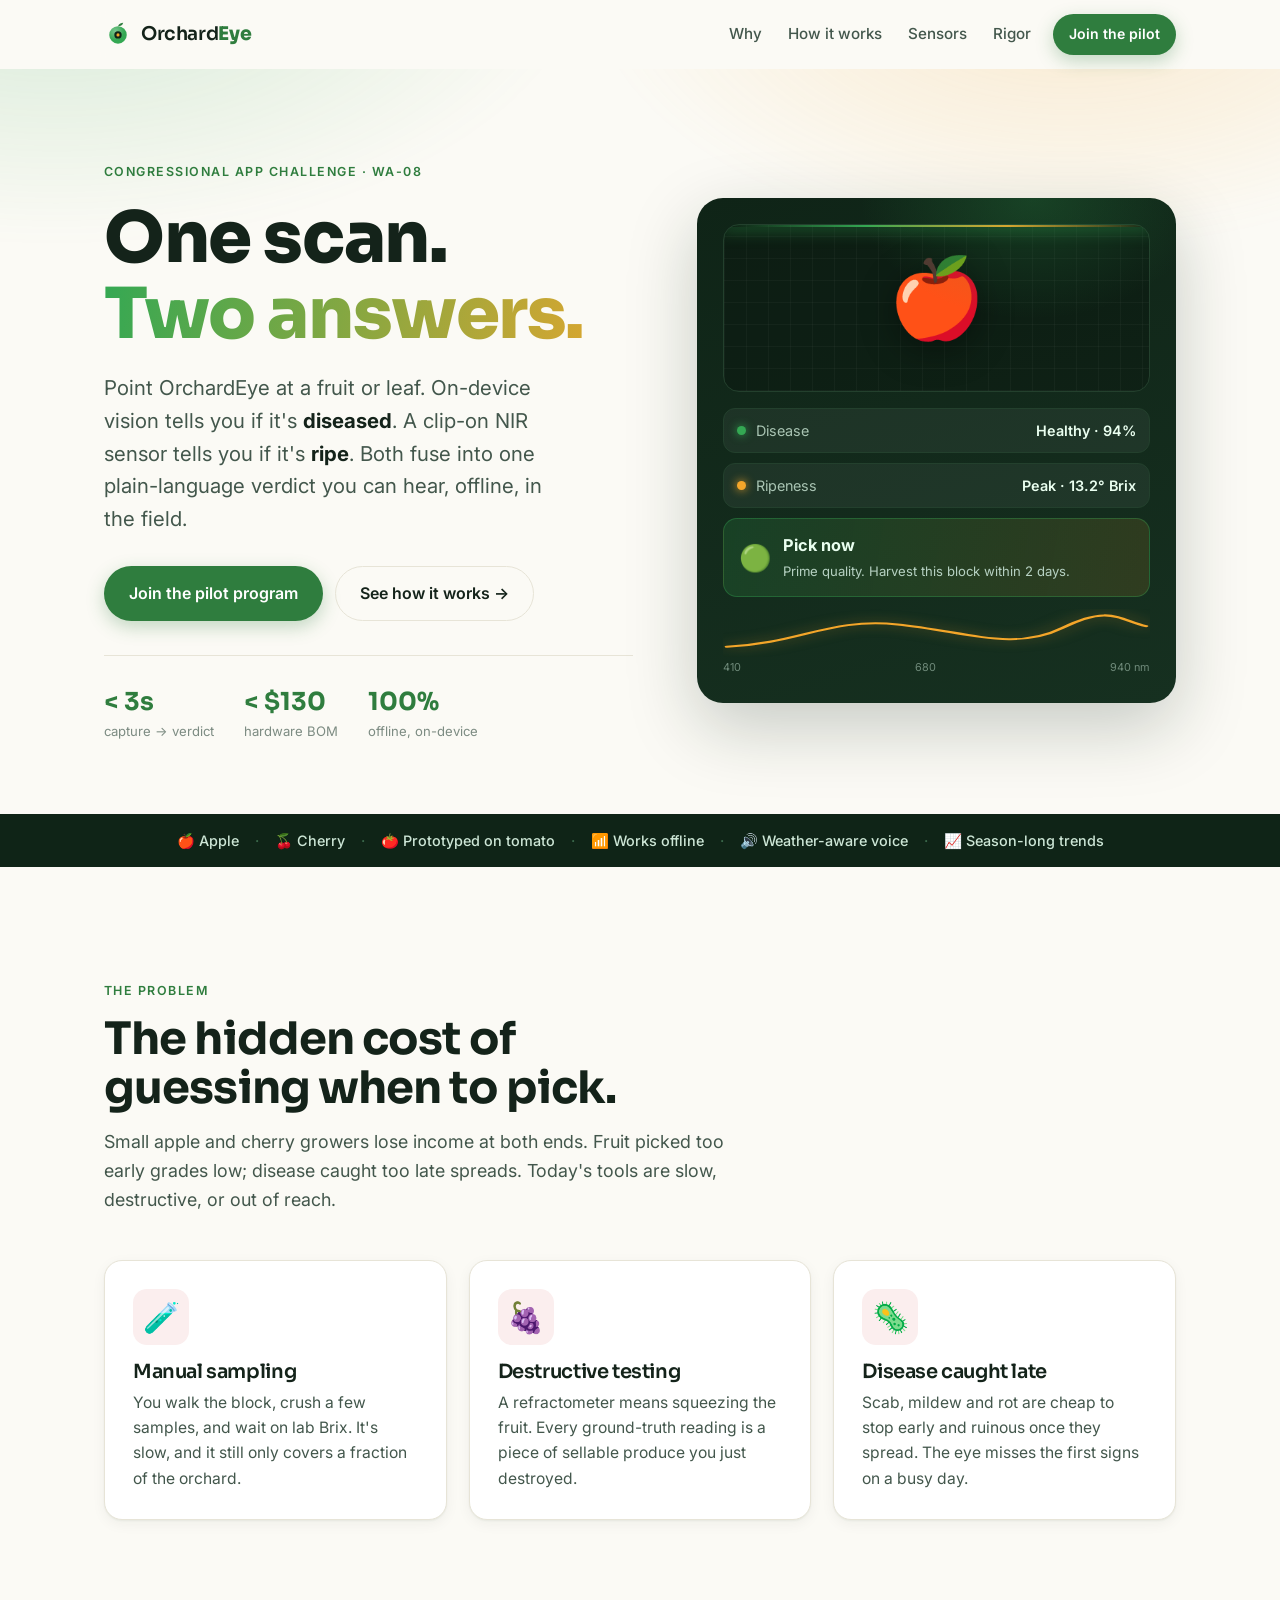
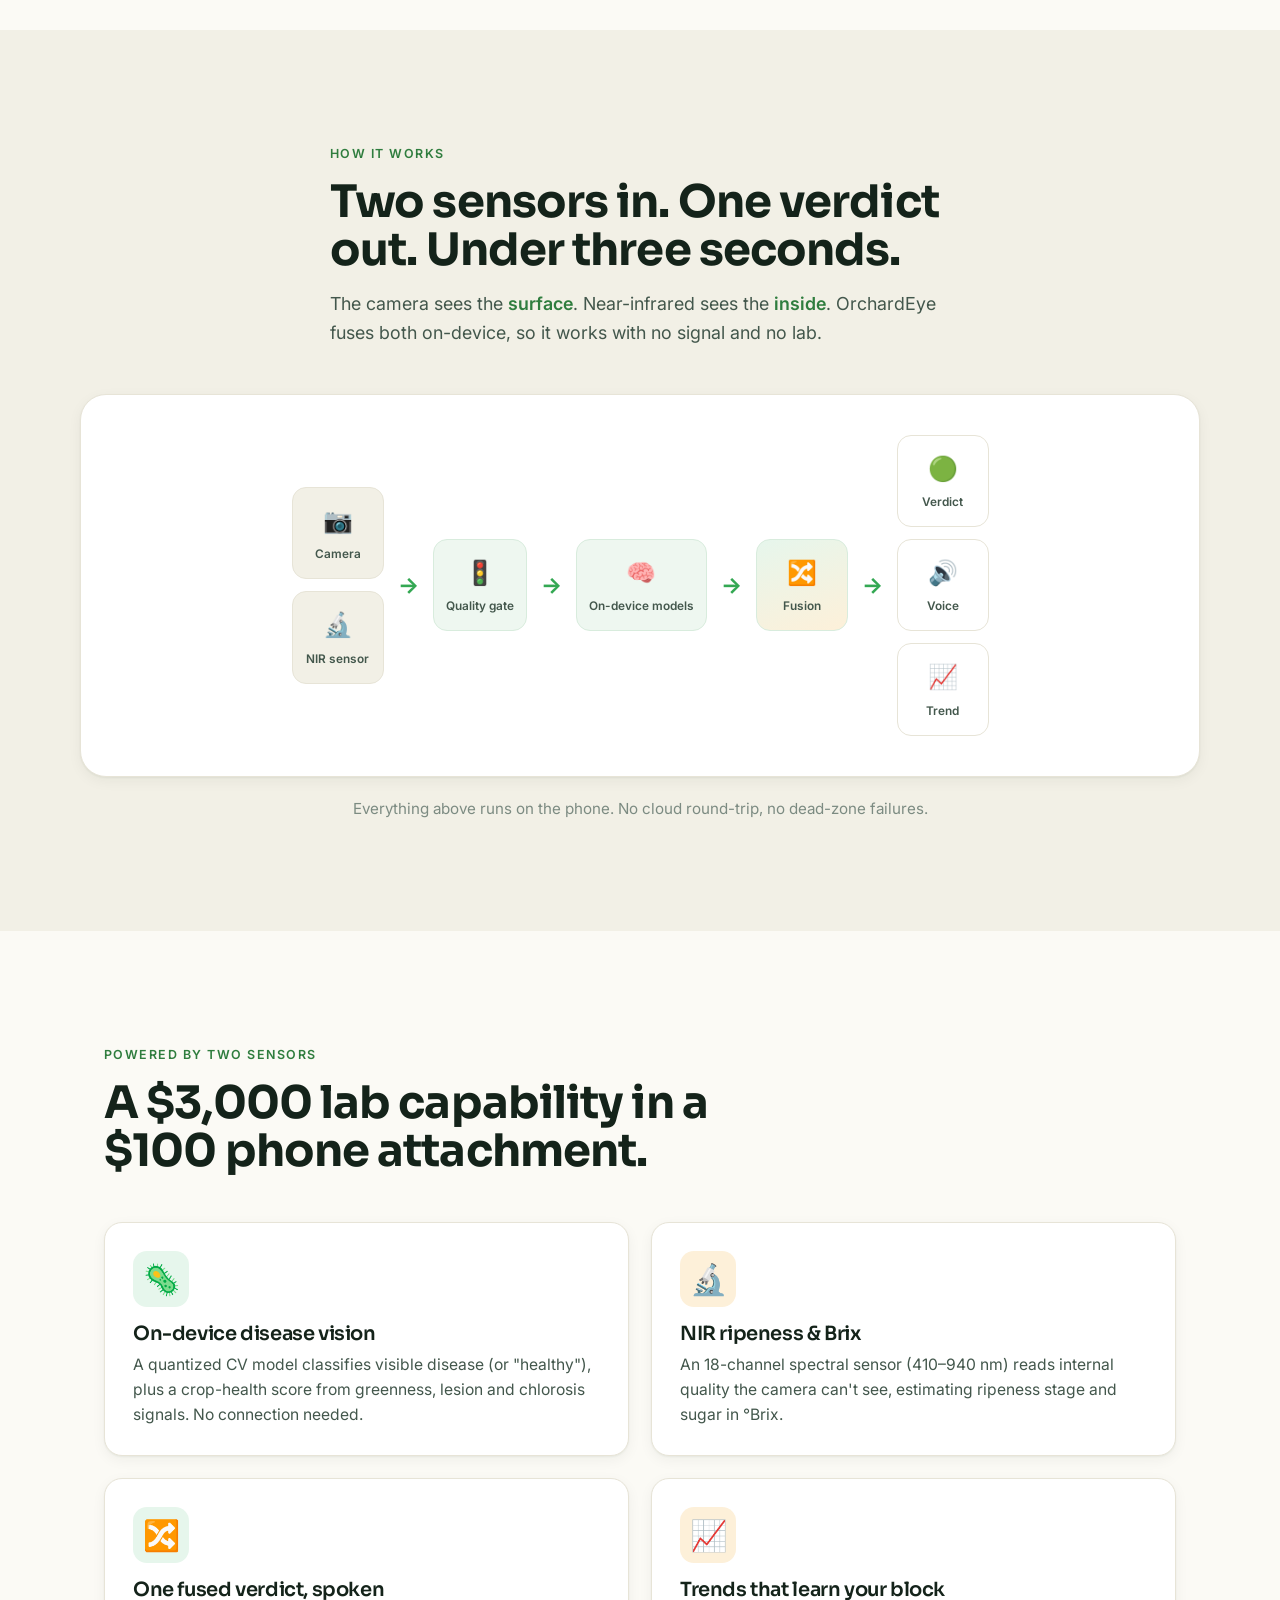
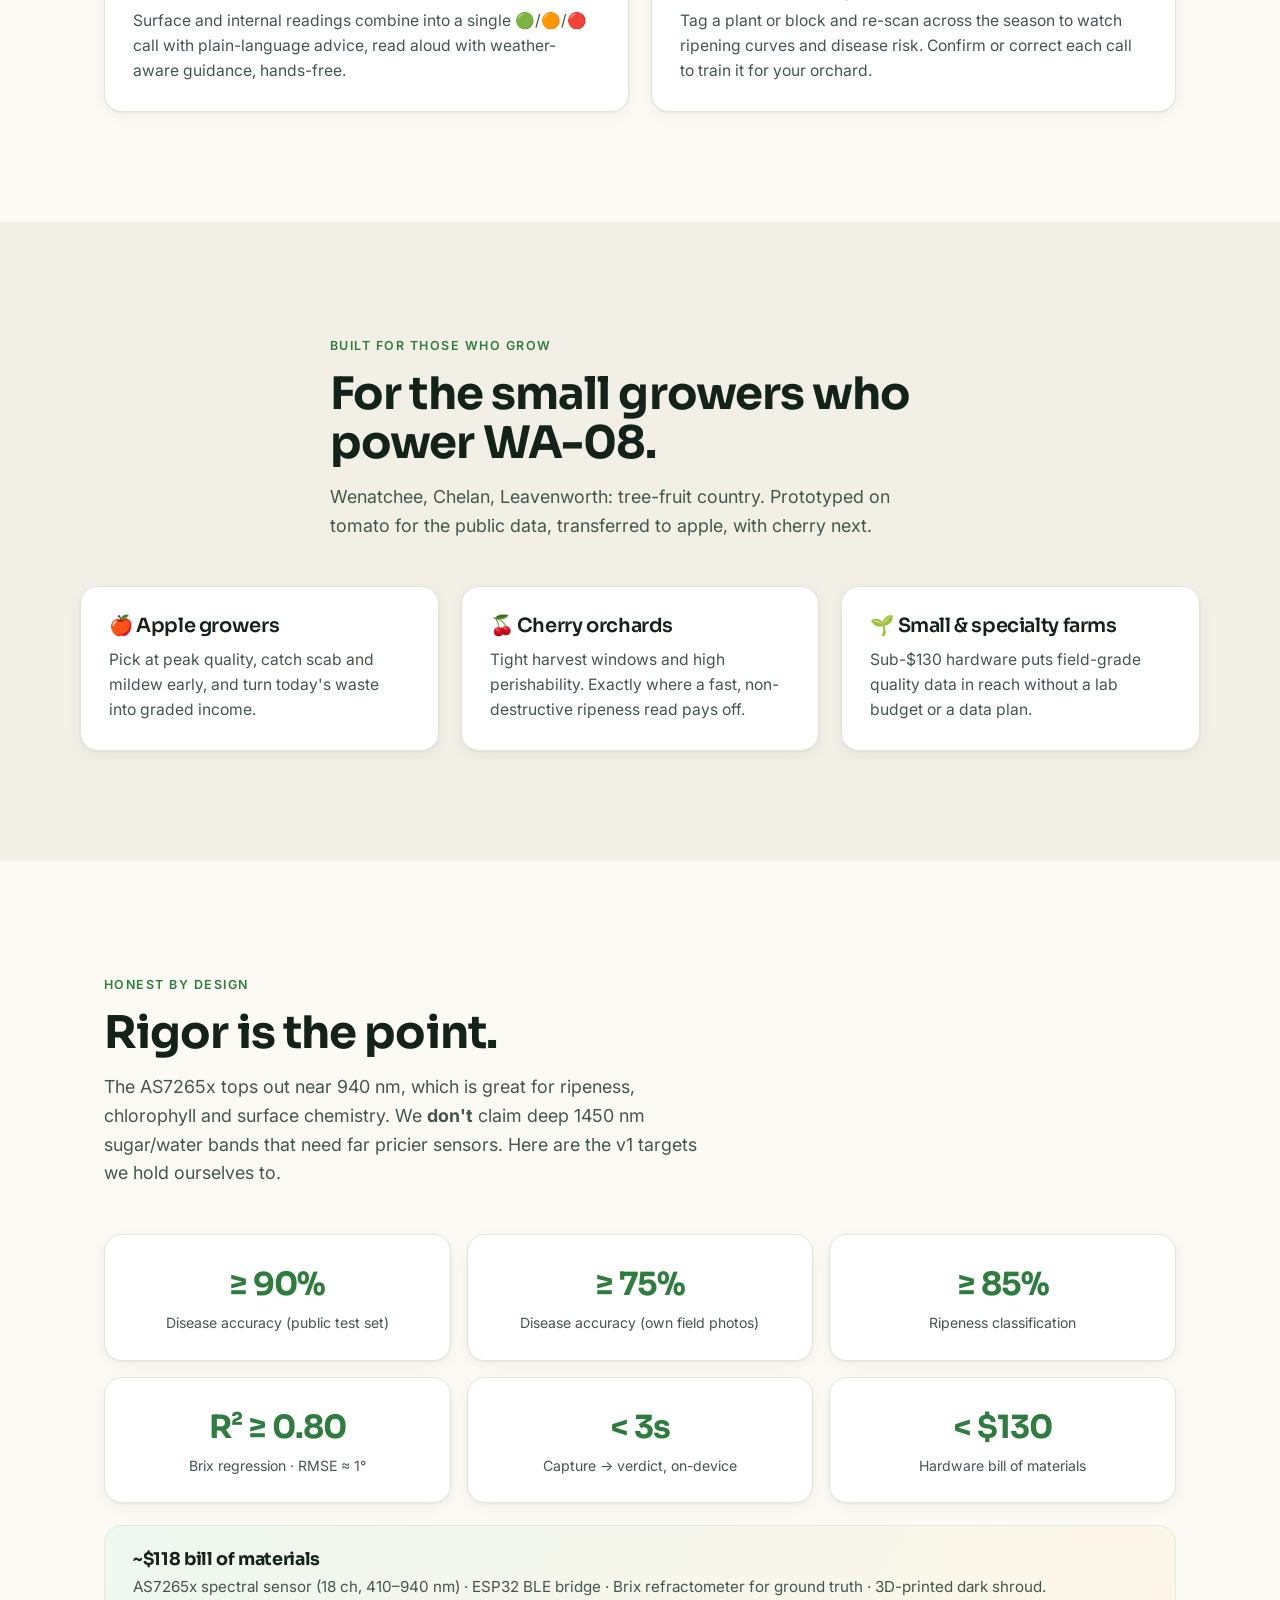
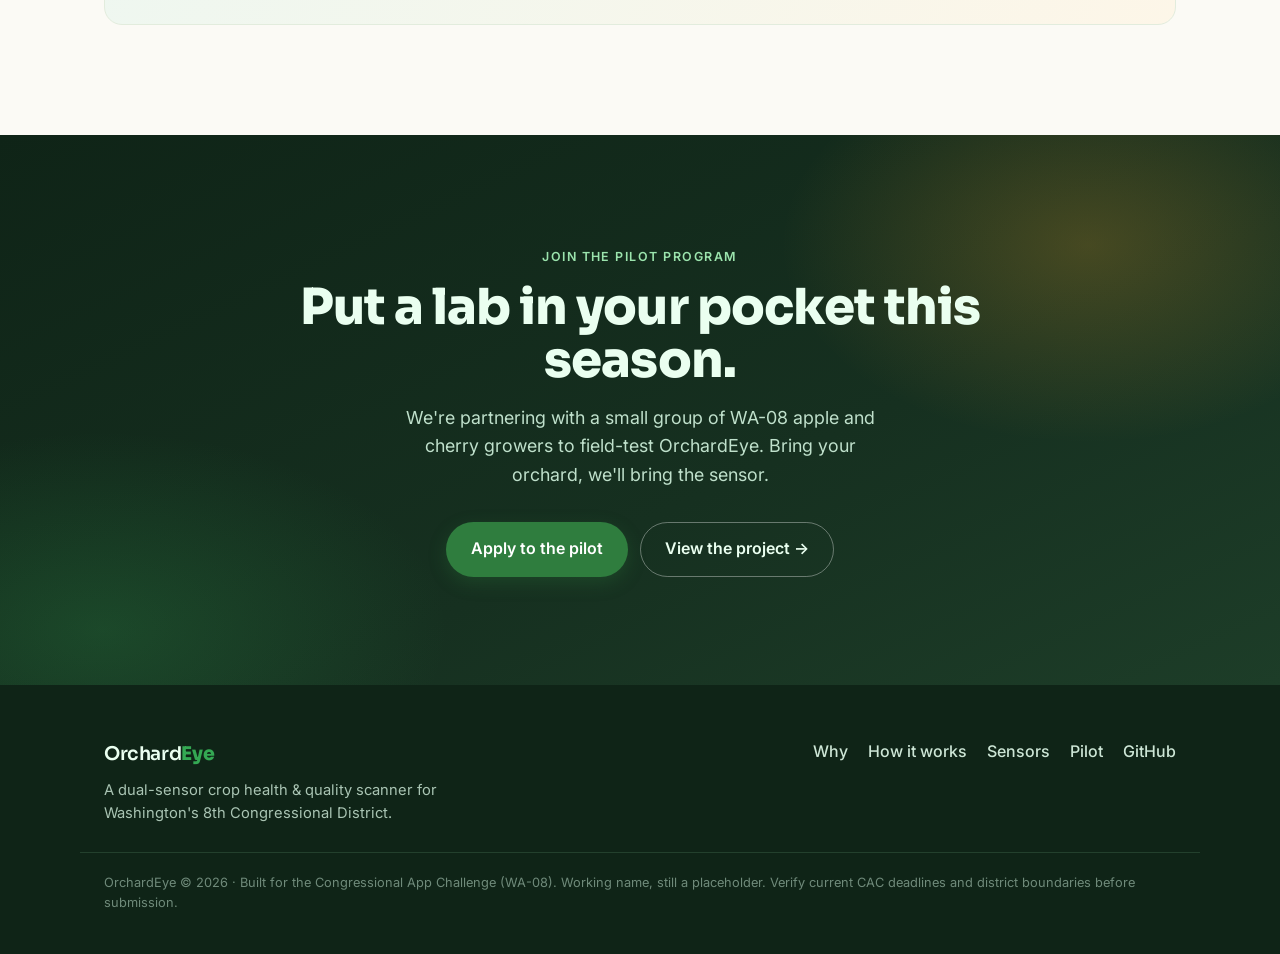
==== commit 81a33e67: "Scrub AI-writing tells from copy (per WP:Signs_of_AI_writing) Remove em/en-dash overuse (WP:AIDASH) " ====
--- a/web/index.html
+++ b/web/index.html
@@ -3,13 +3,13 @@
 <head>
   <meta charset="UTF-8" />
   <meta name="viewport" content="width=device-width, initial-scale=1.0" />
-  <title>OrchardEye — One scan. Two answers.</title>
-  <meta name="description" content="OrchardEye is a dual-sensor crop scanner: on-device computer vision spots disease while a low-cost NIR sensor reads ripeness and Brix — fused into one plain-language verdict, spoken aloud, offline, on sub-$130 hardware. Built for Washington's 8th District growers." />
+  <title>OrchardEye: One scan. Two answers.</title>
+  <meta name="description" content="OrchardEye is a dual-sensor crop scanner: on-device computer vision spots disease while a low-cost NIR sensor reads ripeness and Brix. Both fuse into one plain-language verdict, spoken aloud, offline, on sub-$130 hardware. Built for Washington's 8th District growers." />
   <meta name="theme-color" content="#0f2417" />
 
   <!-- Open Graph -->
   <meta property="og:type" content="website" />
-  <meta property="og:title" content="OrchardEye — One scan. Two answers." />
+  <meta property="og:title" content="OrchardEye: One scan. Two answers." />
   <meta property="og:description" content="A dual-sensor crop health & quality scanner. Disease + ripeness in one offline verdict, on sub-$130 hardware." />
   <meta property="og:image" content="og-image.svg" />
 
@@ -57,7 +57,7 @@
           <p class="lede">
             Point OrchardEye at a fruit or leaf. On-device vision tells you if it's
             <b>diseased</b>. A clip-on NIR sensor tells you if it's <b>ripe</b>.
-            Both fuse into one plain-language verdict — spoken aloud, offline, in the field.
+            Both fuse into one plain-language verdict you can hear, offline, in the field.
           </p>
           <div class="hero__cta">
             <a href="#pilot" class="btn btn--solid btn--lg">Join the pilot program</a>
@@ -92,7 +92,7 @@
               <span class="verdict__emoji">🟢</span>
               <div>
                 <b>Pick now</b>
-                <small>Prime quality — harvest this block within 2 days.</small>
+                <small>Prime quality. Harvest this block within 2 days.</small>
               </div>
             </div>
             <div class="spectrum" role="img" aria-label="NIR spectrum, 410 to 940 nanometers">
@@ -121,15 +121,15 @@
         <span class="eyebrow">The problem</span>
         <h2>The hidden cost of guessing when to pick.</h2>
         <p class="section__sub">
-          Small apple and cherry growers lose income at both ends — fruit picked too early
-          grades low, disease caught too late spreads. Today's tools are slow, destructive, or out of reach.
+          Small apple and cherry growers lose income at both ends. Fruit picked too early
+          grades low; disease caught too late spreads. Today's tools are slow, destructive, or out of reach.
         </p>
       </div>
       <div class="cards cards--3">
         <article class="pain reveal">
           <div class="pain__icon">🧪</div>
           <h3>Manual sampling</h3>
-          <p>Walking the block, crushing samples, waiting on lab Brix — slow, hands-on, and a thin snapshot of a whole orchard.</p>
+          <p>You walk the block, crush a few samples, and wait on lab Brix. It's slow, and it still only covers a fraction of the orchard.</p>
         </article>
         <article class="pain reveal">
           <div class="pain__icon">🍇</div>
@@ -139,7 +139,7 @@
         <article class="pain reveal">
           <div class="pain__icon">🦠</div>
           <h3>Disease caught late</h3>
-          <p>Scab, mildew and rot are cheap to stop early and ruinous once spread — but the eye misses the first signs on a busy day.</p>
+          <p>Scab, mildew and rot are cheap to stop early and ruinous once they spread. The eye misses the first signs on a busy day.</p>
         </article>
       </div>
     </section>
@@ -148,7 +148,7 @@
     <section class="section section--tint" id="how">
       <div class="section__head reveal">
         <span class="eyebrow">How it works</span>
-        <h2>Two sensors in. One verdict out — in under three seconds.</h2>
+        <h2>Two sensors in. One verdict out. Under three seconds.</h2>
         <p class="section__sub">
           The camera sees the <em>surface</em>. Near-infrared sees the <em>inside</em>.
           OrchardEye fuses both on-device, so it works with no signal and no lab.
@@ -186,7 +186,7 @@
         <article class="feat reveal">
           <div class="feat__icon feat__icon--green">🦠</div>
           <h3>On-device disease vision</h3>
-          <p>A quantized CV model classifies visible disease — or "healthy" — plus a crop-health score from greenness, lesion and chlorosis signals. No connection needed.</p>
+          <p>A quantized CV model classifies visible disease (or "healthy"), plus a crop-health score from greenness, lesion and chlorosis signals. No connection needed.</p>
         </article>
         <article class="feat reveal">
           <div class="feat__icon feat__icon--amber">🔬</div>
@@ -196,12 +196,12 @@
         <article class="feat reveal">
           <div class="feat__icon feat__icon--green">🔀</div>
           <h3>One fused verdict, spoken</h3>
-          <p>Surface + internal readings combine into a single 🟢/🟠/🔴 call with plain-language advice — read aloud with weather-aware guidance, hands-free.</p>
+          <p>Surface and internal readings combine into a single 🟢/🟠/🔴 call with plain-language advice, read aloud with weather-aware guidance, hands-free.</p>
         </article>
         <article class="feat reveal">
           <div class="feat__icon feat__icon--amber">📈</div>
           <h3>Trends that learn your block</h3>
-          <p>Tag a plant or block and re-scan across the season to watch ripening curves and disease risk — and confirm/correct each call to train it for your orchard.</p>
+          <p>Tag a plant or block and re-scan across the season to watch ripening curves and disease risk. Confirm or correct each call to train it for your orchard.</p>
         </article>
       </div>
     </section>
@@ -211,11 +211,11 @@
       <div class="section__head reveal">
         <span class="eyebrow">Built for those who grow</span>
         <h2>For the small growers who power WA-08.</h2>
-        <p class="section__sub">Wenatchee, Chelan, Leavenworth — tree-fruit country. Prototyped on tomato for the public data, transferred to apple, with cherry next.</p>
+        <p class="section__sub">Wenatchee, Chelan, Leavenworth: tree-fruit country. Prototyped on tomato for the public data, transferred to apple, with cherry next.</p>
       </div>
       <div class="cards cards--3">
         <article class="who reveal"><h3>🍎 Apple growers</h3><p>Pick at peak quality, catch scab and mildew early, and turn today's waste into graded income.</p></article>
-        <article class="who reveal"><h3>🍒 Cherry orchards</h3><p>Tight harvest windows and high perishability — exactly where a fast, non-destructive ripeness read pays off.</p></article>
+        <article class="who reveal"><h3>🍒 Cherry orchards</h3><p>Tight harvest windows and high perishability. Exactly where a fast, non-destructive ripeness read pays off.</p></article>
         <article class="who reveal"><h3>🌱 Small &amp; specialty farms</h3><p>Sub-$130 hardware puts field-grade quality data in reach without a lab budget or a data plan.</p></article>
       </div>
     </section>
@@ -226,7 +226,7 @@
         <span class="eyebrow">Honest by design</span>
         <h2>Rigor is the point.</h2>
         <p class="section__sub">
-          The AS7265x tops out near 940 nm — great for ripeness, chlorophyll and surface chemistry.
+          The AS7265x tops out near 940 nm, which is great for ripeness, chlorophyll and surface chemistry.
           We <b>don't</b> claim deep 1450 nm sugar/water bands that need far pricier sensors. Here are the v1 targets we hold ourselves to.
         </p>
       </div>
@@ -251,7 +251,7 @@
       <div class="pilot__inner reveal">
         <span class="eyebrow eyebrow--light">Join the pilot program</span>
         <h2>Put a lab in your pocket this season.</h2>
-        <p>We're partnering with a small group of WA-08 apple and cherry growers to field-test OrchardEye. Bring your orchard — we'll bring the sensor.</p>
+        <p>We're partnering with a small group of WA-08 apple and cherry growers to field-test OrchardEye. Bring your orchard, we'll bring the sensor.</p>
         <div class="pilot__cta">
           <a href="mailto:hello@orchardeye.app?subject=OrchardEye%20pilot" class="btn btn--solid btn--lg">Apply to the pilot</a>
           <a href="https://github.com/ravirajbuilds/tomaito" class="btn btn--ghost btn--lg btn--onlight">View the project →</a>
@@ -275,7 +275,7 @@
         <a href="https://github.com/ravirajbuilds/tomaito">GitHub</a>
       </nav>
     </div>
-    <p class="footer__fine">OrchardEye © 2026 · Built for the Congressional App Challenge (WA-08). Working name — a placeholder. Verify current CAC deadlines and district boundaries before submission.</p>
+    <p class="footer__fine">OrchardEye © 2026 · Built for the Congressional App Challenge (WA-08). Working name, still a placeholder. Verify current CAC deadlines and district boundaries before submission.</p>
   </footer>
 
   <script src="main.js" defer></script>
--- a/web/styles.css
+++ b/web/styles.css
@@ -1,5 +1,5 @@
 /* ───────────────────────────────────────────────────────────
-   OrchardEye landing — design tokens
+   OrchardEye landing: design tokens
    Palette: deep vineyard/orchard green + fresh leaf + ripe amber
    ─────────────────────────────────────────────────────────── */
 :root {
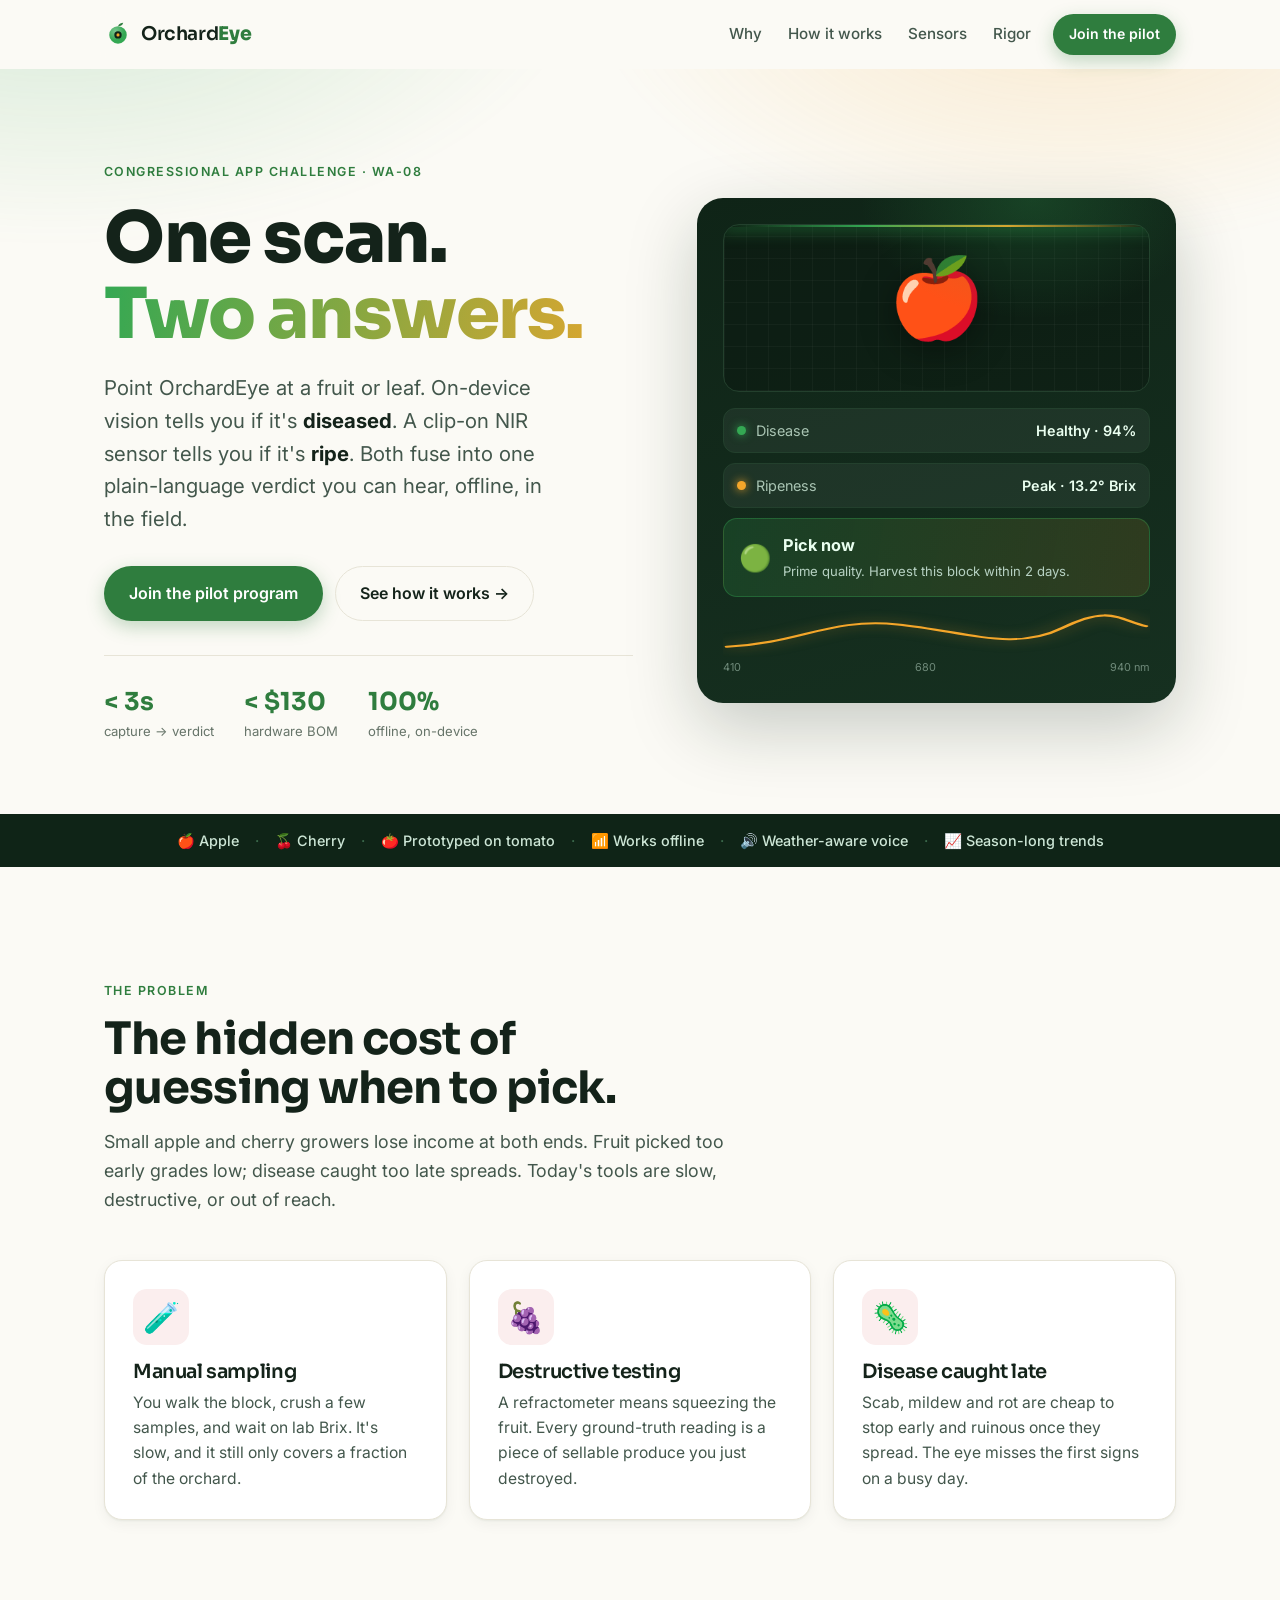
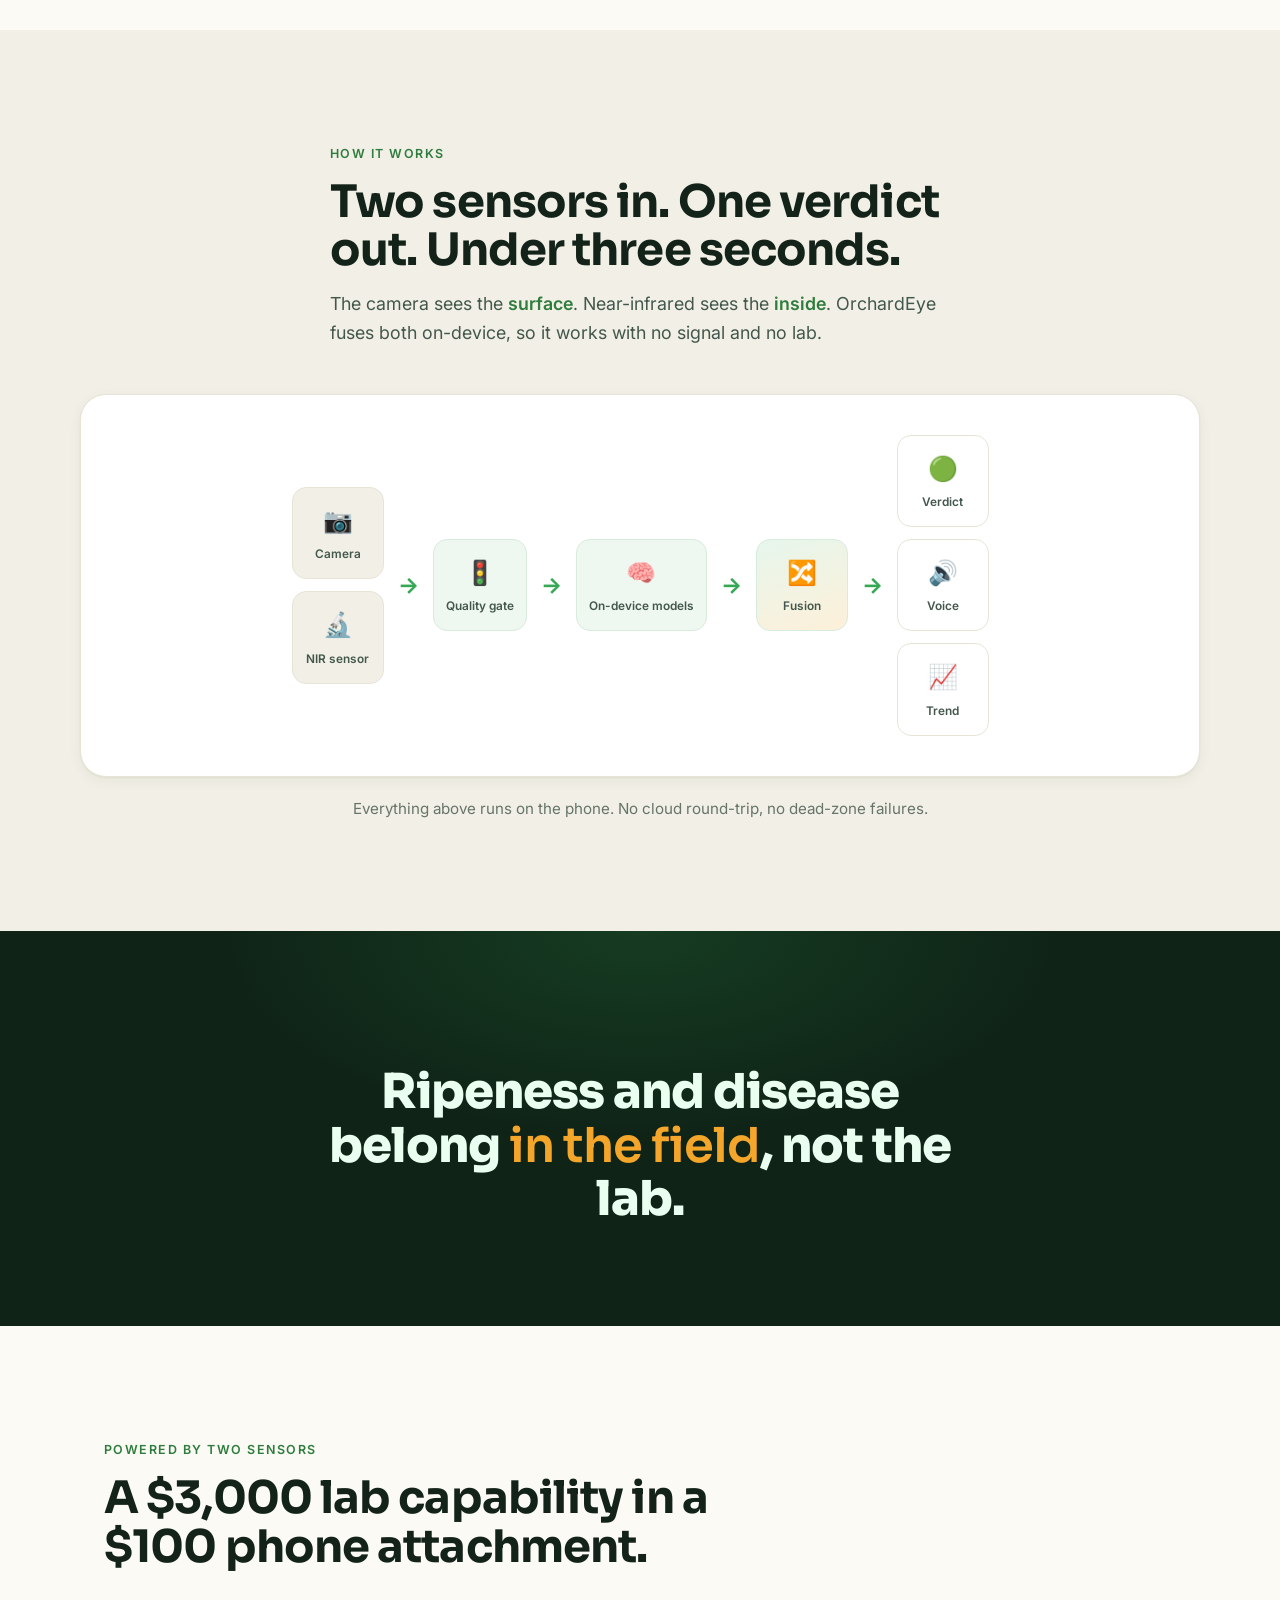
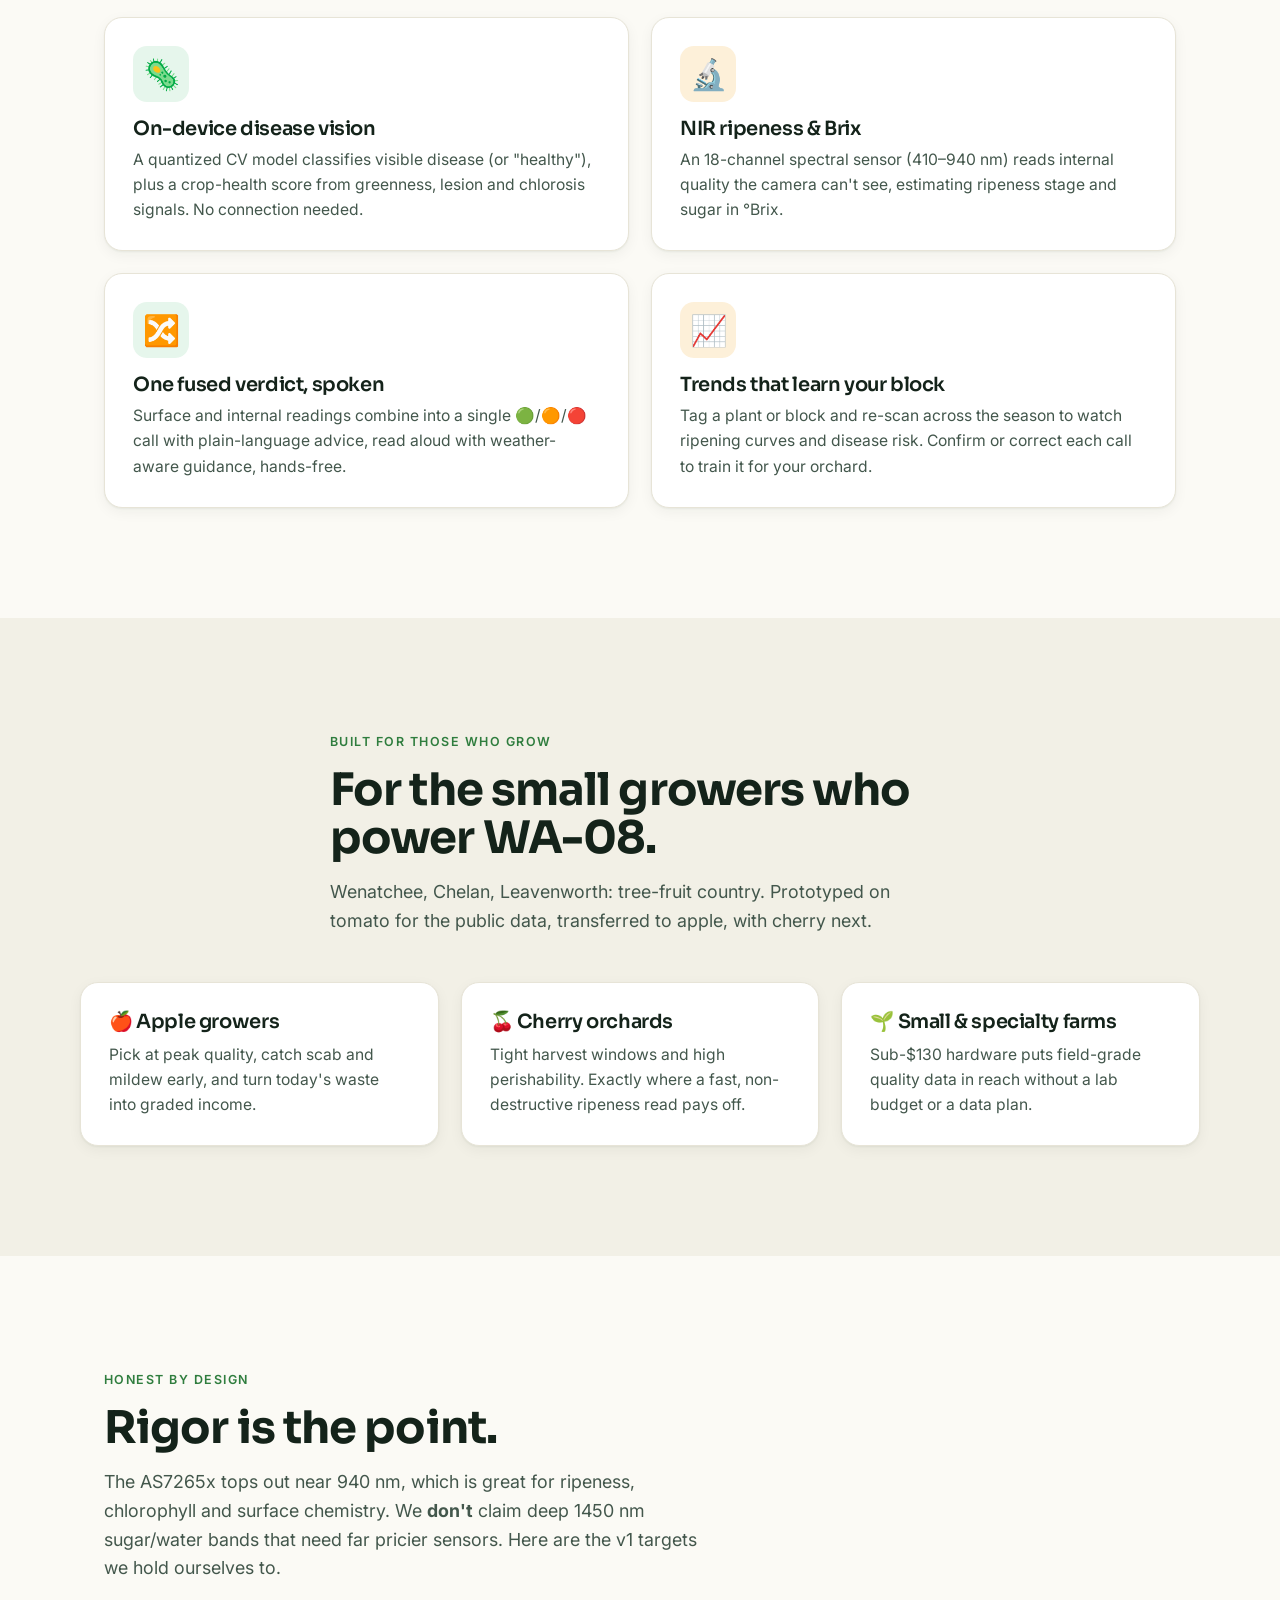
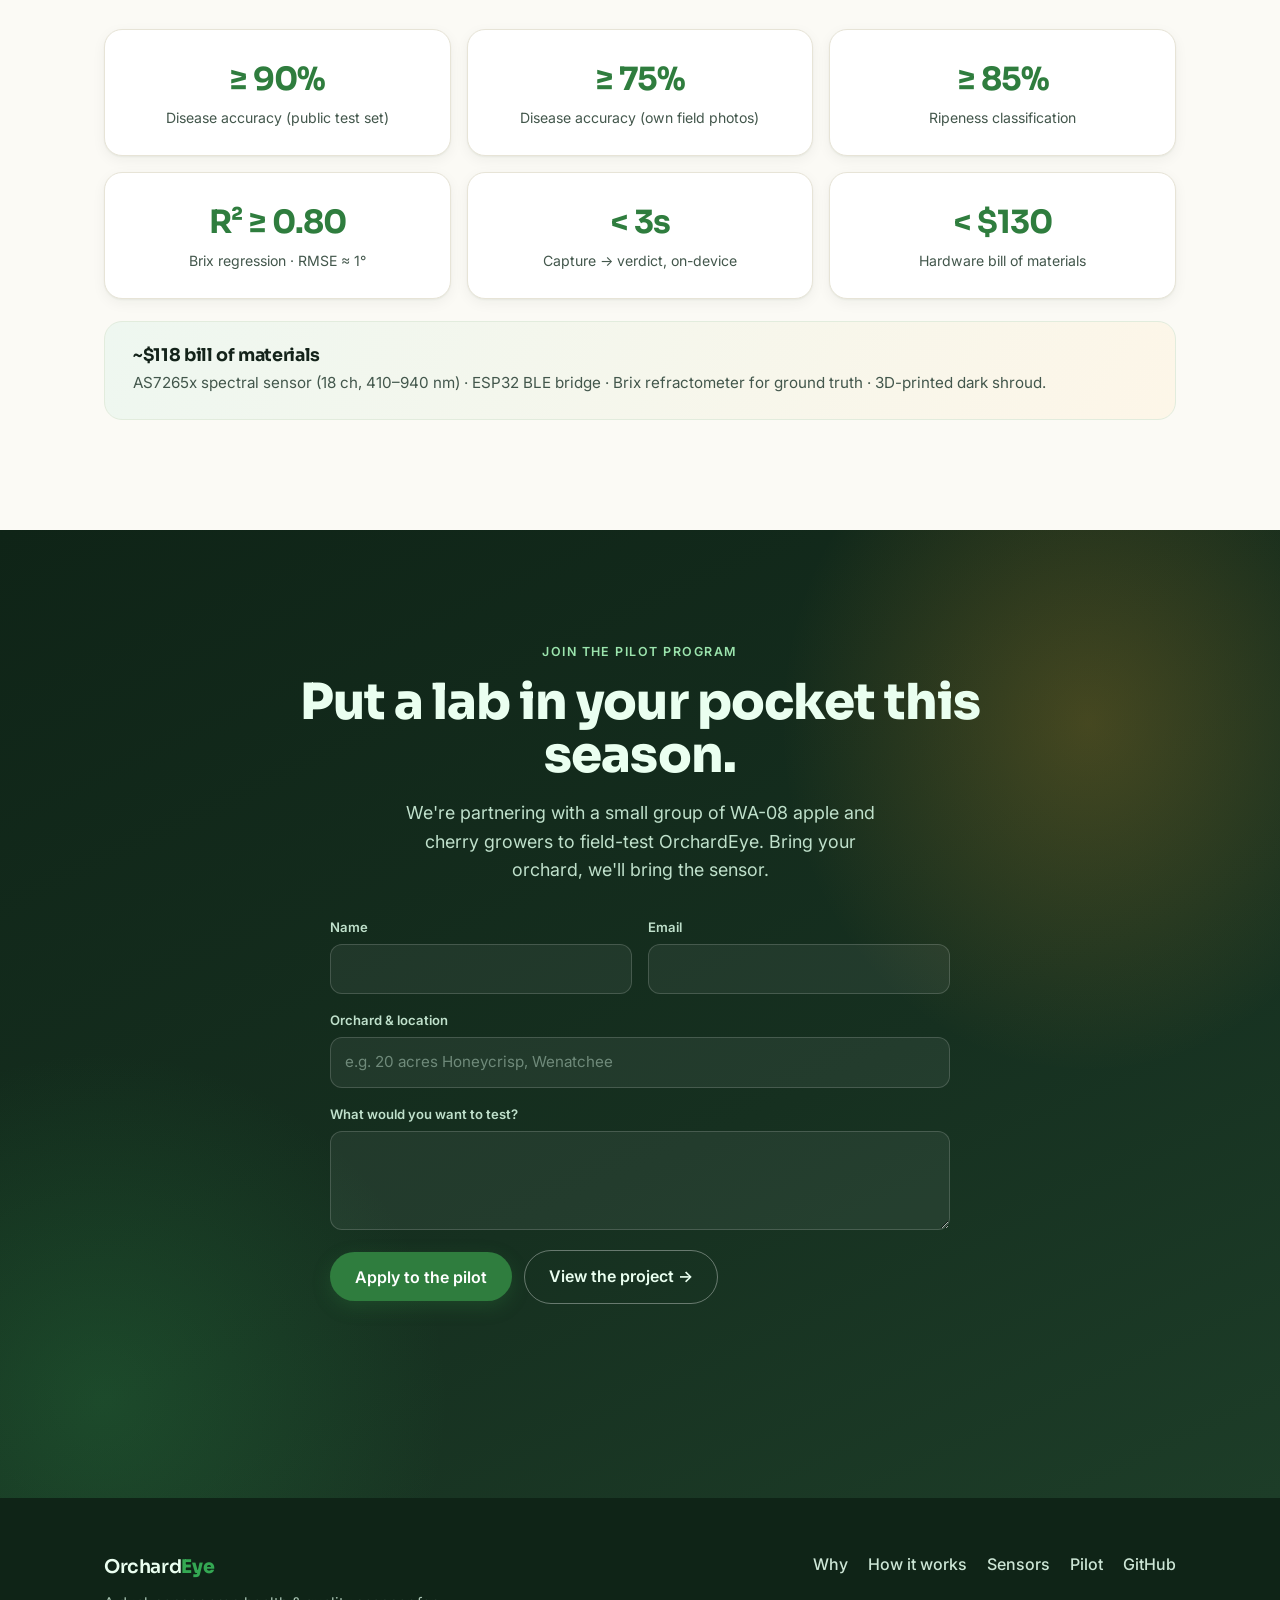
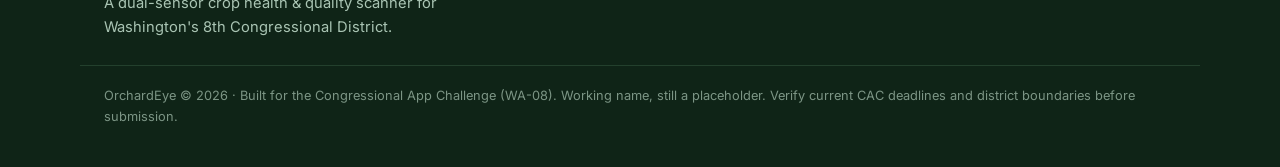
==== commit f82ab055: "Add pilot signup form and statement band (round 2, ripenai-inspired) Seeing ripenai.uk's actual desi" ====
--- a/web/index.html
+++ b/web/index.html
@@ -176,6 +176,12 @@
       <p class="pipeline__note reveal">Everything above runs on the phone. No cloud round-trip, no dead-zone failures.</p>
     </section>
 
+    <!-- ───────────────────────── Statement band ───────────────────────── -->
+    <section class="statement">
+      <p class="statement__eyebrow reveal">The shift</p>
+      <p class="statement__line reveal">Ripeness and disease belong <em>in the field</em>, not the lab.</p>
+    </section>
+
     <!-- ───────────────────────── Features ───────────────────────── -->
     <section class="section" id="features">
       <div class="section__head reveal">
@@ -252,10 +258,32 @@
         <span class="eyebrow eyebrow--light">Join the pilot program</span>
         <h2>Put a lab in your pocket this season.</h2>
         <p>We're partnering with a small group of WA-08 apple and cherry growers to field-test OrchardEye. Bring your orchard, we'll bring the sensor.</p>
-        <div class="pilot__cta">
-          <a href="mailto:hello@orchardeye.app?subject=OrchardEye%20pilot" class="btn btn--solid btn--lg">Apply to the pilot</a>
-          <a href="https://github.com/ravirajbuilds/tomaito" class="btn btn--ghost btn--lg btn--onlight">View the project →</a>
-        </div>
+
+        <!-- Static-host friendly: JS composes a mailto on submit. To collect
+             online instead, set data-endpoint to a Formspree/Basin URL. -->
+        <form class="pilot__form reveal" id="pilotForm" data-endpoint="" data-mailto="hello@orchardeye.app" novalidate>
+          <div class="field">
+            <label for="pf-name">Name</label>
+            <input id="pf-name" name="name" type="text" autocomplete="name" required />
+          </div>
+          <div class="field">
+            <label for="pf-email">Email</label>
+            <input id="pf-email" name="email" type="email" autocomplete="email" required />
+          </div>
+          <div class="field field--wide">
+            <label for="pf-orchard">Orchard &amp; location</label>
+            <input id="pf-orchard" name="orchard" type="text" placeholder="e.g. 20 acres Honeycrisp, Wenatchee" />
+          </div>
+          <div class="field field--wide">
+            <label for="pf-msg">What would you want to test?</label>
+            <textarea id="pf-msg" name="message" rows="3"></textarea>
+          </div>
+          <div class="pilot__actions field--wide">
+            <button type="submit" class="btn btn--solid btn--lg">Apply to the pilot</button>
+            <a href="https://github.com/ravirajbuilds/tomaito" class="btn btn--ghost btn--lg btn--onlight">View the project →</a>
+          </div>
+          <p class="pilot__status" role="status" aria-live="polite"></p>
+        </form>
       </div>
     </section>
   </main>
--- a/web/styles.css
+++ b/web/styles.css
@@ -5,7 +5,7 @@
 :root {
   --ink:        #14231a;   /* near-black green text            */
   --ink-soft:   #43574c;   /* secondary text                  */
-  --ink-faint:  #7c8b82;   /* tertiary                        */
+  --ink-faint:  #667469;   /* tertiary (WCAG-AA on paper)     */
   --paper:      #fbfaf5;   /* warm off-white bg               */
   --paper-2:    #f2f0e6;   /* tint section                    */
   --card:       #ffffff;
@@ -77,6 +77,12 @@
   white-space: nowrap;
 }
 .btn:active { transform: translateY(1px); }
+/* Keyboard focus ring (WCAG 2.4.7) — visible only for keyboard users. */
+a:focus-visible, .btn:focus-visible, .nav__brand:focus-visible {
+  outline: 3px solid var(--leaf);
+  outline-offset: 3px;
+  border-radius: 8px;
+}
 .btn--sm { --pad-y: .5rem; --pad-x: .95rem; font-size: .88rem; }
 .btn--lg { --pad-y: .85rem; --pad-x: 1.5rem; font-size: 1rem; }
 .btn--solid {
@@ -258,6 +264,26 @@
 .bom h4 { font-size: 1.1rem; margin-bottom: 6px; }
 .bom p { color: var(--ink-soft); font-size: .95rem; }
 
+/* ───────────────── statement band ───────────────── */
+.statement {
+  background: var(--forest); color: #eafff0; text-align: center;
+  padding: clamp(56px, 8vw, 100px) 24px; position: relative; overflow: hidden;
+}
+.statement::before {
+  content: ""; position: absolute; inset: 0;
+  background: radial-gradient(50% 80% at 50% 0%, rgba(52,168,83,.18), transparent 65%);
+}
+.statement__eyebrow {
+  position: relative; font-weight: 600; font-size: .78rem; letter-spacing: .14em;
+  text-transform: uppercase; color: #9be4ad; margin: 0 0 14px;
+}
+.statement__line {
+  position: relative; font-family: var(--display); font-weight: 800;
+  font-size: clamp(1.6rem, 4.2vw, 3rem); line-height: 1.12; letter-spacing: -.02em;
+  max-width: 18ch; margin: 0 auto;
+}
+.statement__line em { color: var(--ripe); font-style: normal; }
+
 /* ───────────────── pilot ───────────────── */
 .pilot { background: linear-gradient(155deg, var(--forest), var(--forest-2) 60%, #1d3d28); color: #eafff0; position: relative; overflow: hidden; }
 .pilot::before {
@@ -269,6 +295,29 @@
 .pilot__inner h2 { font-size: clamp(2rem, 4.4vw, 3.1rem); font-weight: 800; }
 .pilot__inner p { color: #bfe0cb; font-size: 1.12rem; margin: 16px auto 32px; max-width: 46ch; }
 .pilot__cta { display: flex; flex-wrap: wrap; gap: 12px; justify-content: center; }
+
+/* pilot form */
+.pilot__form {
+  display: grid; grid-template-columns: 1fr 1fr; gap: 16px;
+  max-width: 620px; margin: 0 auto; text-align: left;
+}
+.field { display: flex; flex-direction: column; gap: 6px; }
+.field--wide { grid-column: 1 / -1; }
+.field label { font-size: .82rem; font-weight: 600; color: #bfe0cb; }
+.field input, .field textarea {
+  font: inherit; font-size: .95rem; color: #eafff0;
+  background: rgba(255,255,255,.06); border: 1px solid rgba(255,255,255,.16);
+  border-radius: 12px; padding: 12px 14px; width: 100%; resize: vertical;
+  transition: border-color .15s, background .15s;
+}
+.field input::placeholder, .field textarea::placeholder { color: #6f8a7a; }
+.field input:focus, .field textarea:focus {
+  outline: none; border-color: var(--leaf); background: rgba(255,255,255,.10);
+}
+.pilot__actions { display: flex; flex-wrap: wrap; gap: 12px; align-items: center; margin-top: 4px; }
+.pilot__status { grid-column: 1 / -1; margin: 4px 0 0; font-size: .9rem; min-height: 1.2em; }
+.pilot__status[data-state="ok"]  { color: #9be4ad; }
+.pilot__status[data-state="err"] { color: #ffb4ad; }
 
 /* ───────────────── footer ───────────────── */
 .footer { background: var(--forest); color: #a9c4b3; }
@@ -284,7 +333,7 @@
 .footer__links a:hover { color: var(--ripe); }
 .footer__fine {
   max-width: var(--maxw); margin: 0 auto; padding: 20px 24px 40px;
-  border-top: 1px solid var(--line-dark); font-size: .8rem; color: #6f8a7a;
+  border-top: 1px solid var(--line-dark); font-size: .8rem; color: #7c9585;
 }
 
 /* ───────────────── reveal animation ─────────────────
@@ -302,6 +351,7 @@
 }
 @media (max-width: 620px) {
   .cards--2, .cards--3, .targets { grid-template-columns: 1fr; }
+  .pilot__form { grid-template-columns: 1fr; }
   .hero__stats { gap: 20px; }
   .pipe__arrow { transform: rotate(90deg); }
   .pipe--in, .pipe--out { flex-direction: row; }
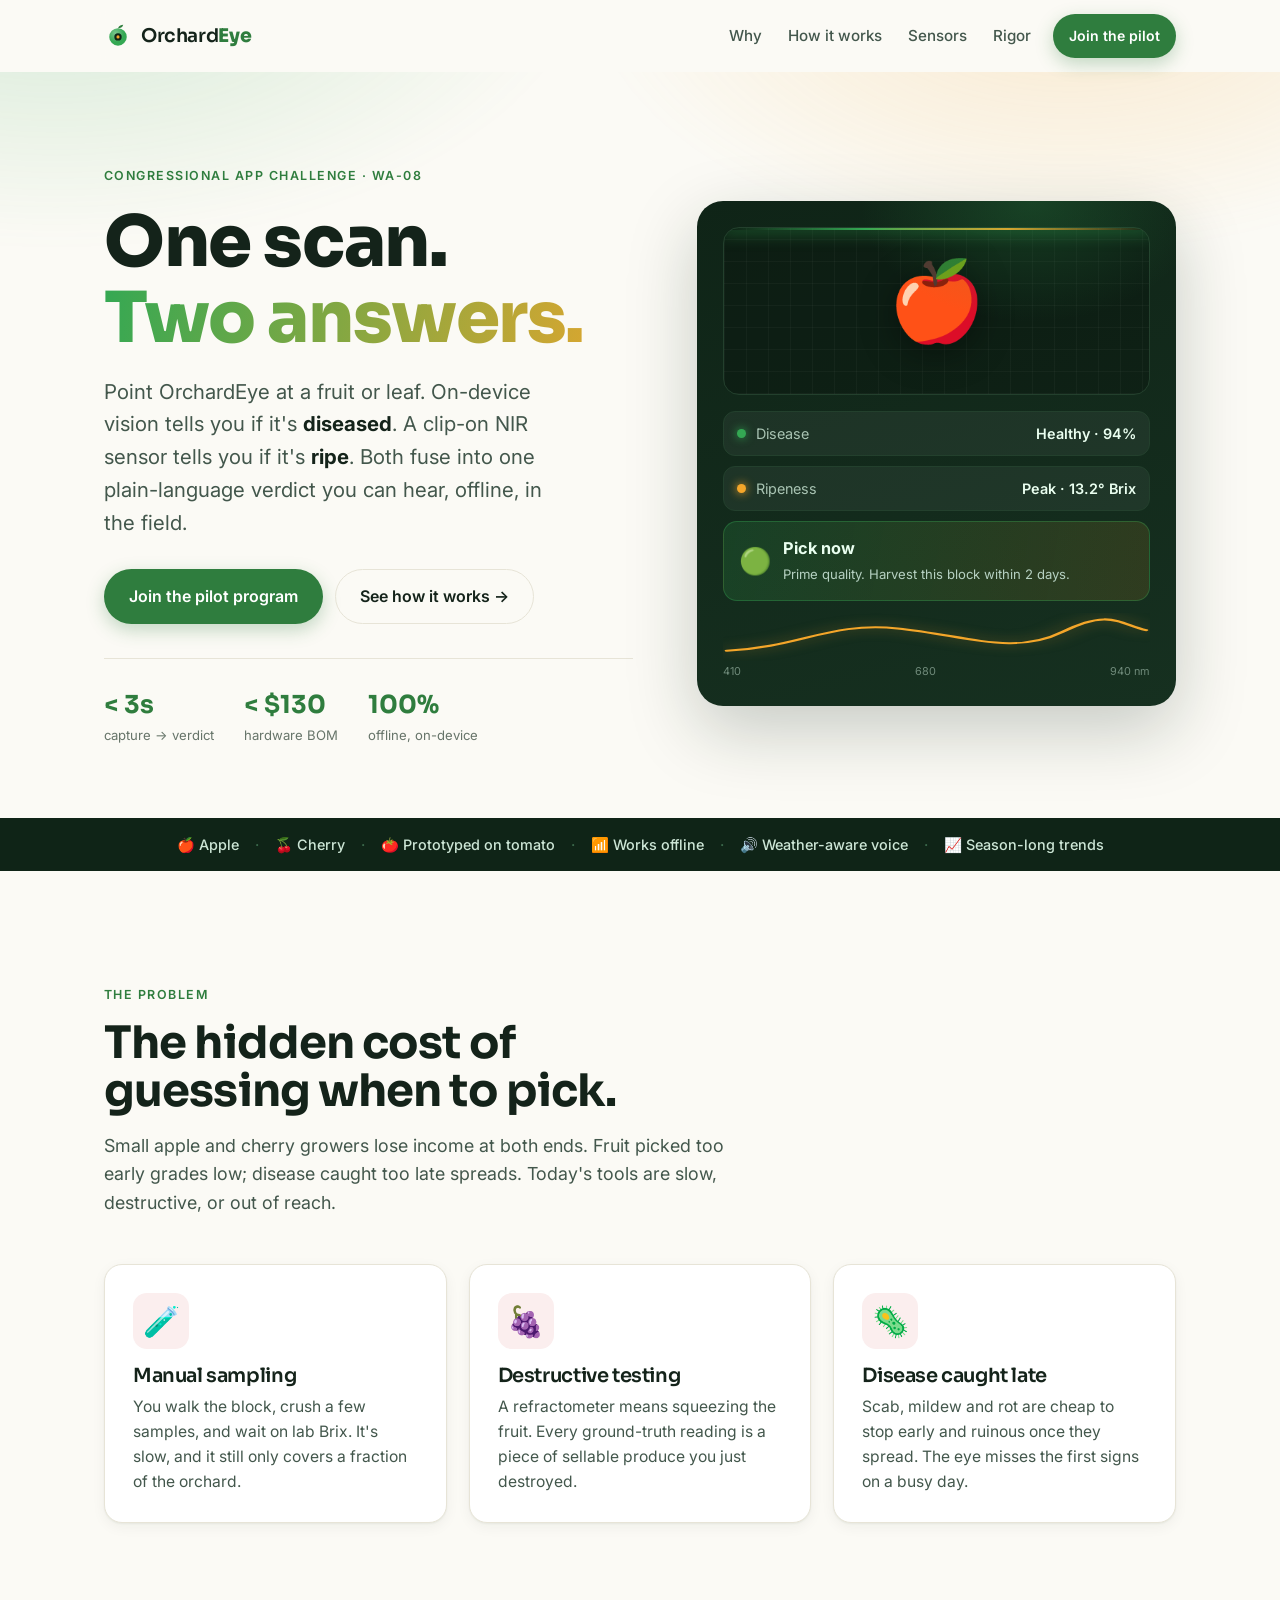
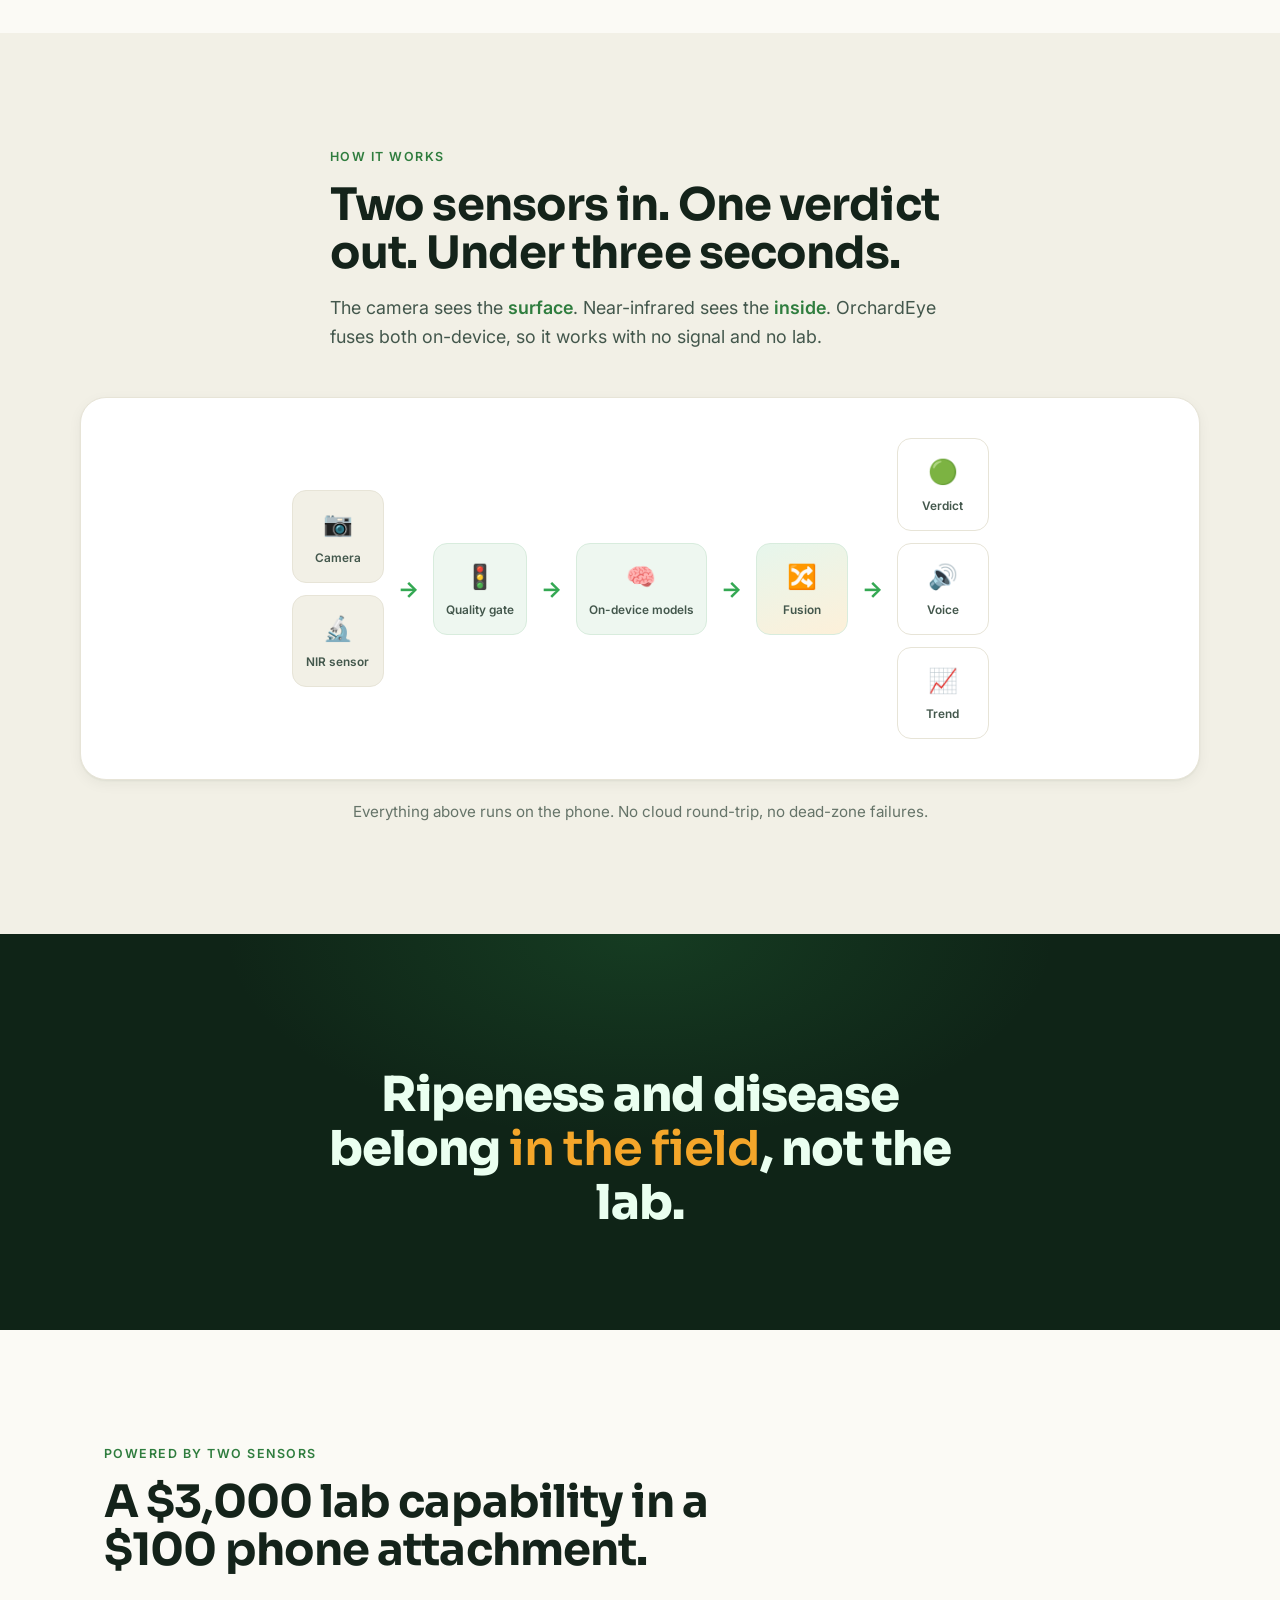
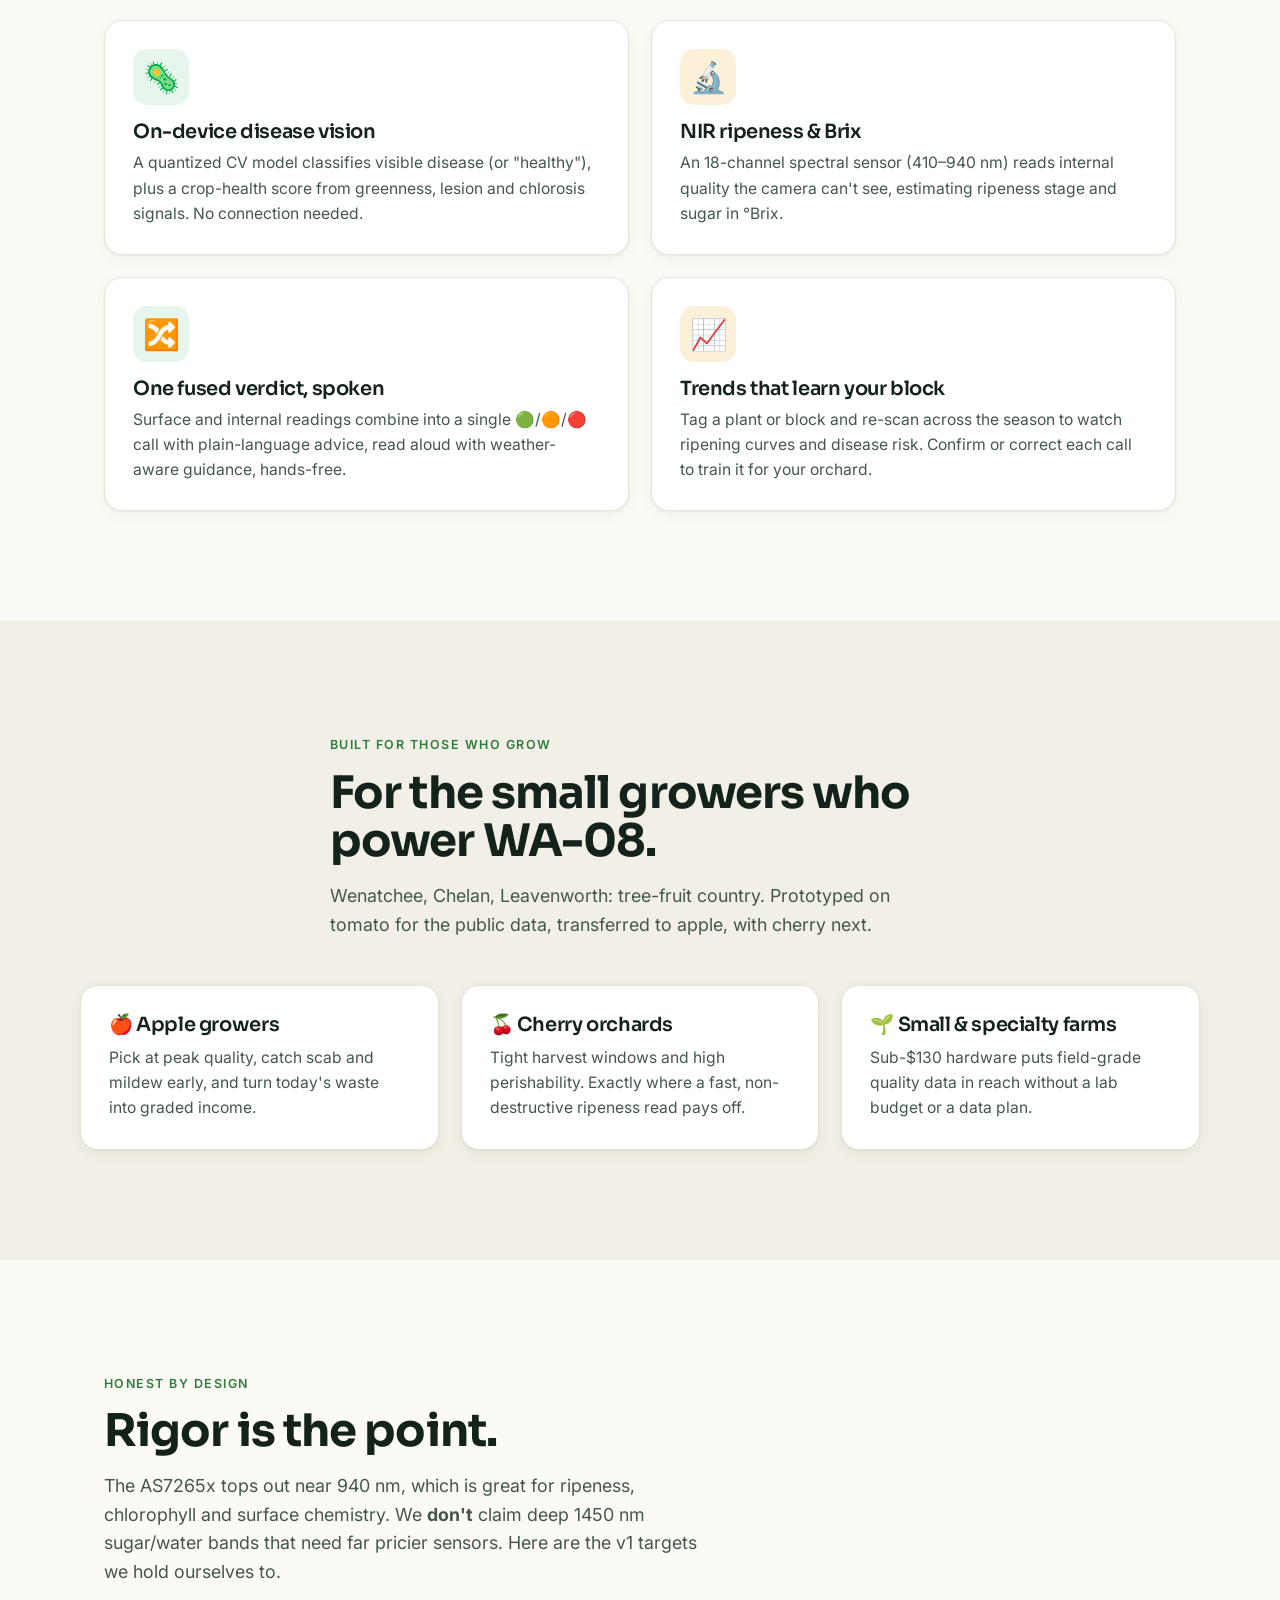
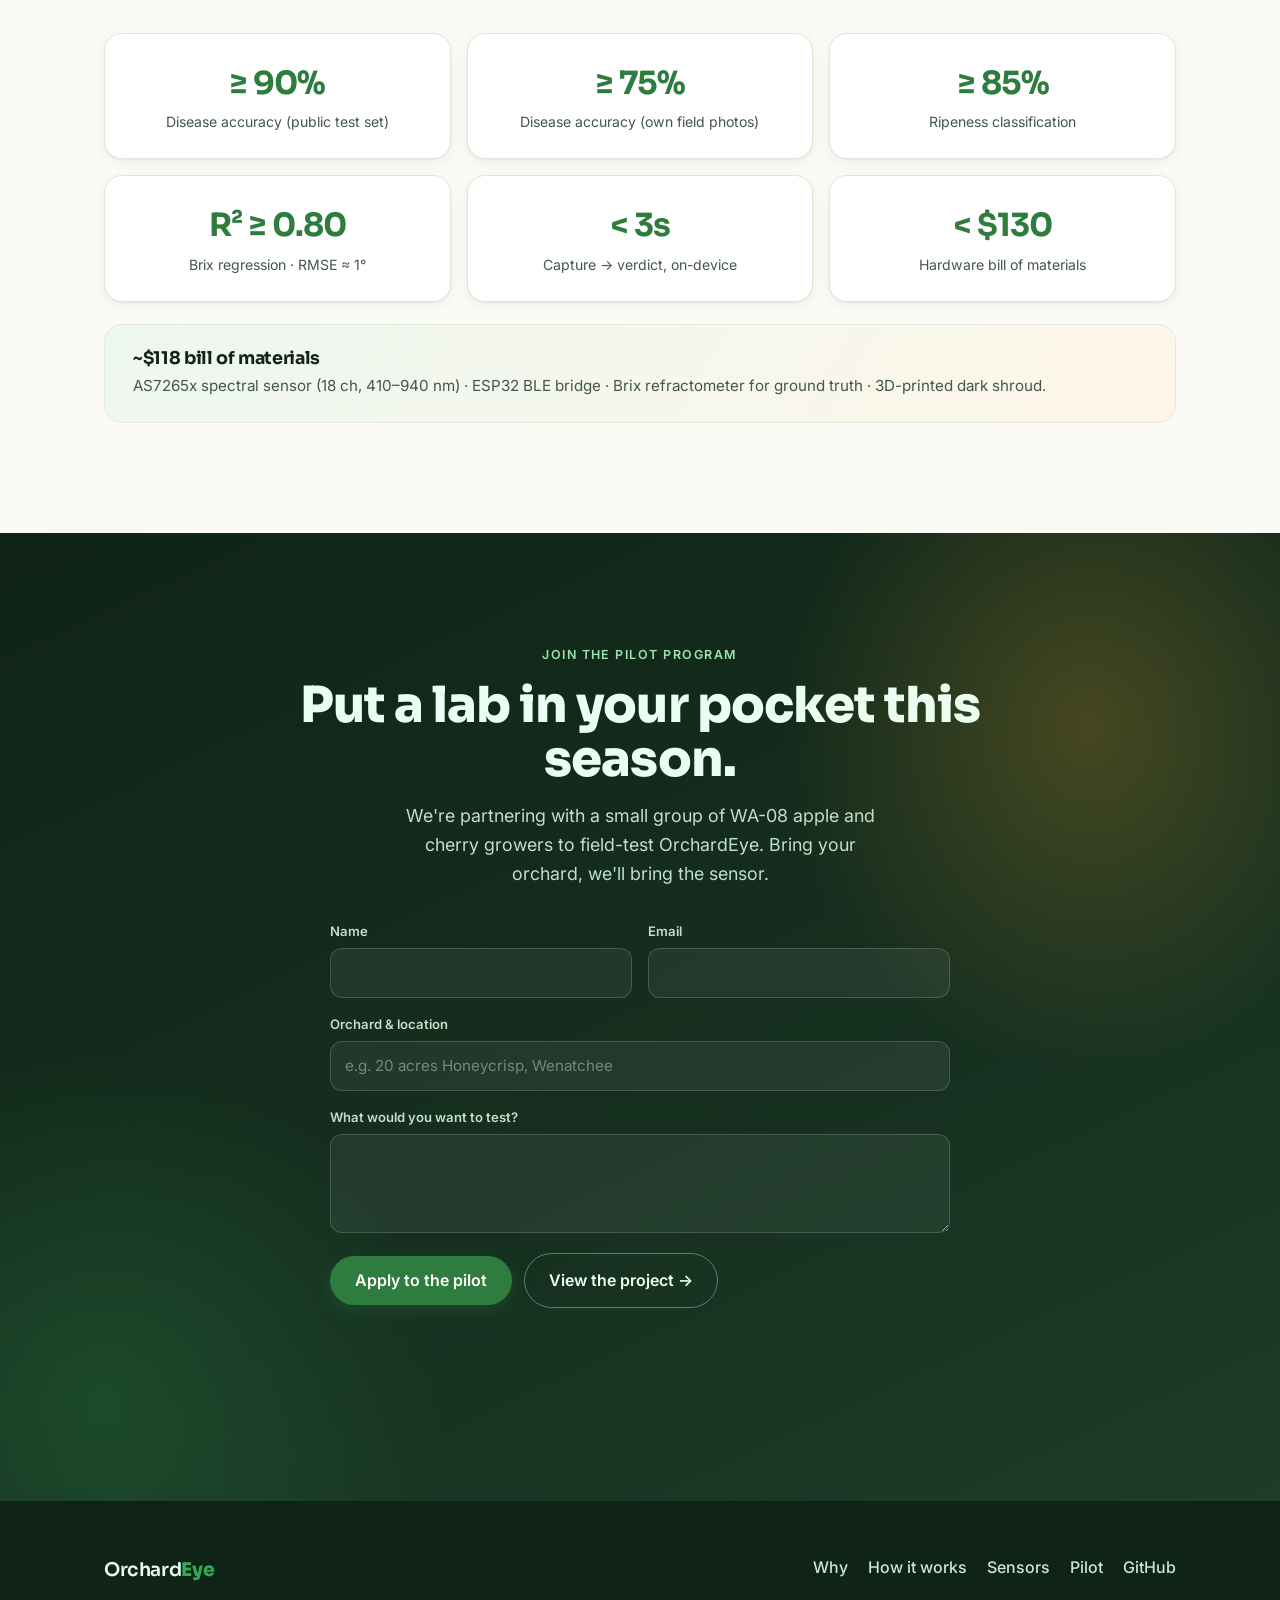
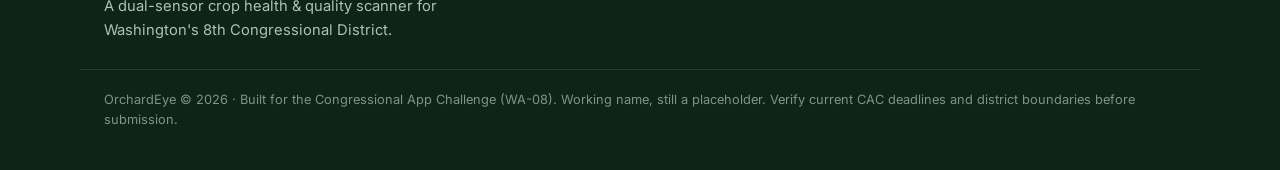
==== commit cf4305f9: "Add accessible mobile nav menu and fix touch targets Mobile (<900px) previously hid the section nav " ====
--- a/web/index.html
+++ b/web/index.html
@@ -37,13 +37,16 @@
       </span>
       <span class="nav__name">Orchard<b>Eye</b></span>
     </a>
-    <nav class="nav__links" aria-label="Primary">
+    <button class="nav__toggle" id="navToggle" aria-label="Open menu" aria-expanded="false" aria-controls="navmenu">
+      <span></span><span></span><span></span>
+    </button>
+    <nav class="nav__links" id="navmenu" aria-label="Primary">
       <a href="#problem">Why</a>
       <a href="#how">How it works</a>
       <a href="#features">Sensors</a>
       <a href="#targets">Rigor</a>
     </nav>
-    <a href="#pilot" class="btn btn--sm btn--solid">Join the pilot</a>
+    <a href="#pilot" class="btn btn--sm btn--solid nav__cta">Join the pilot</a>
   </header>
 
   <main id="top">
--- a/web/styles.css
+++ b/web/styles.css
@@ -112,9 +112,25 @@
 .mark { display: grid; place-items: center; }
 .nav__name { font-family: var(--display); font-weight: 600; font-size: 1.18rem; letter-spacing: -.02em; }
 .nav__name b { color: var(--leaf-600); font-weight: 800; }
-.nav__links { display: flex; gap: 26px; margin-left: auto; }
+.nav__links { display: flex; gap: 26px; margin-left: auto; align-items: center; }
 .nav__links a { font-weight: 500; font-size: .95rem; color: var(--ink-soft); transition: color .15s; }
 .nav__links a:hover { color: var(--leaf-600); }
+.nav__cta { min-height: 44px; }
+
+/* Hamburger — hidden on desktop, shown on mobile */
+.nav__toggle {
+  display: none; position: relative; z-index: 2;
+  width: 44px; height: 44px; margin-left: auto; margin-right: 4px;
+  border: 1px solid var(--line); border-radius: 12px; background: rgba(255,255,255,.6);
+  cursor: pointer; padding: 0; flex-direction: column; align-items: center; justify-content: center; gap: 5px;
+}
+.nav__toggle span {
+  display: block; width: 20px; height: 2px; border-radius: 2px; background: var(--ink);
+  transition: transform .25s ease, opacity .2s ease;
+}
+.nav.is-open .nav__toggle span:nth-child(1) { transform: translateY(7px) rotate(45deg); }
+.nav.is-open .nav__toggle span:nth-child(2) { opacity: 0; }
+.nav.is-open .nav__toggle span:nth-child(3) { transform: translateY(-7px) rotate(-45deg); }
 
 /* ───────────────── hero ───────────────── */
 .hero { position: relative; overflow: hidden; }
@@ -347,7 +363,23 @@
   .hero__viz { order: 2; max-width: 460px; }
   .cards--2, .cards--3 { grid-template-columns: 1fr 1fr; }
   .targets { grid-template-columns: repeat(2, 1fr); }
-  .nav__links { display: none; }
+
+  /* Mobile nav: hamburger toggles a dropdown panel */
+  .nav__toggle { display: flex; }
+  .nav__links {
+    position: absolute; top: calc(100% - 4px); left: 12px; right: 12px; margin: 0;
+    flex-direction: column; align-items: stretch; gap: 2px;
+    background: var(--paper); border: 1px solid var(--line); border-radius: 16px;
+    padding: 8px; box-shadow: var(--shadow-md);
+    opacity: 0; transform: translateY(-8px); pointer-events: none;
+    transition: opacity .2s ease, transform .2s ease;
+  }
+  .nav.is-open .nav__links { opacity: 1; transform: none; pointer-events: auto; }
+  .nav__links a {
+    display: flex; align-items: center; min-height: 46px; padding: 0 14px;
+    border-radius: 10px; font-size: 1rem; color: var(--ink);
+  }
+  .nav__links a:hover, .nav__links a:active { background: var(--paper-2); }
 }
 @media (max-width: 620px) {
   .cards--2, .cards--3, .targets { grid-template-columns: 1fr; }
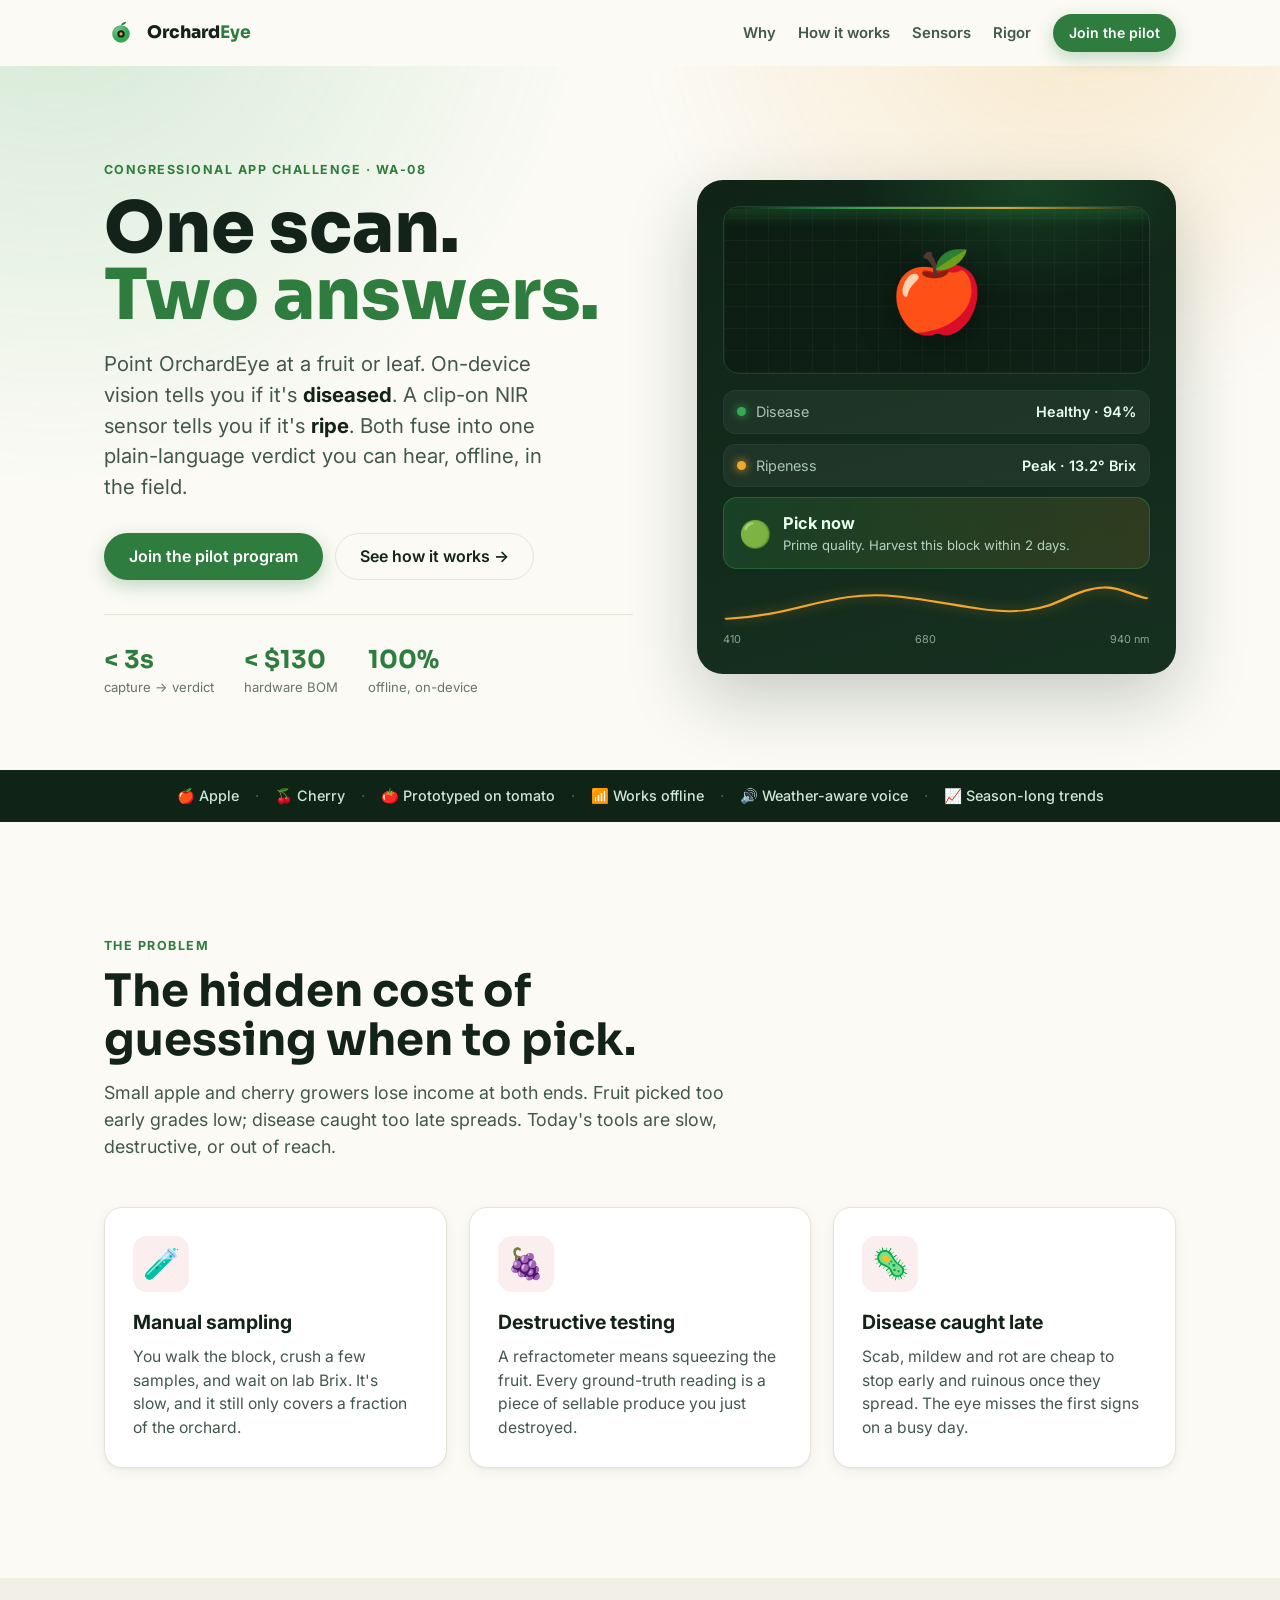
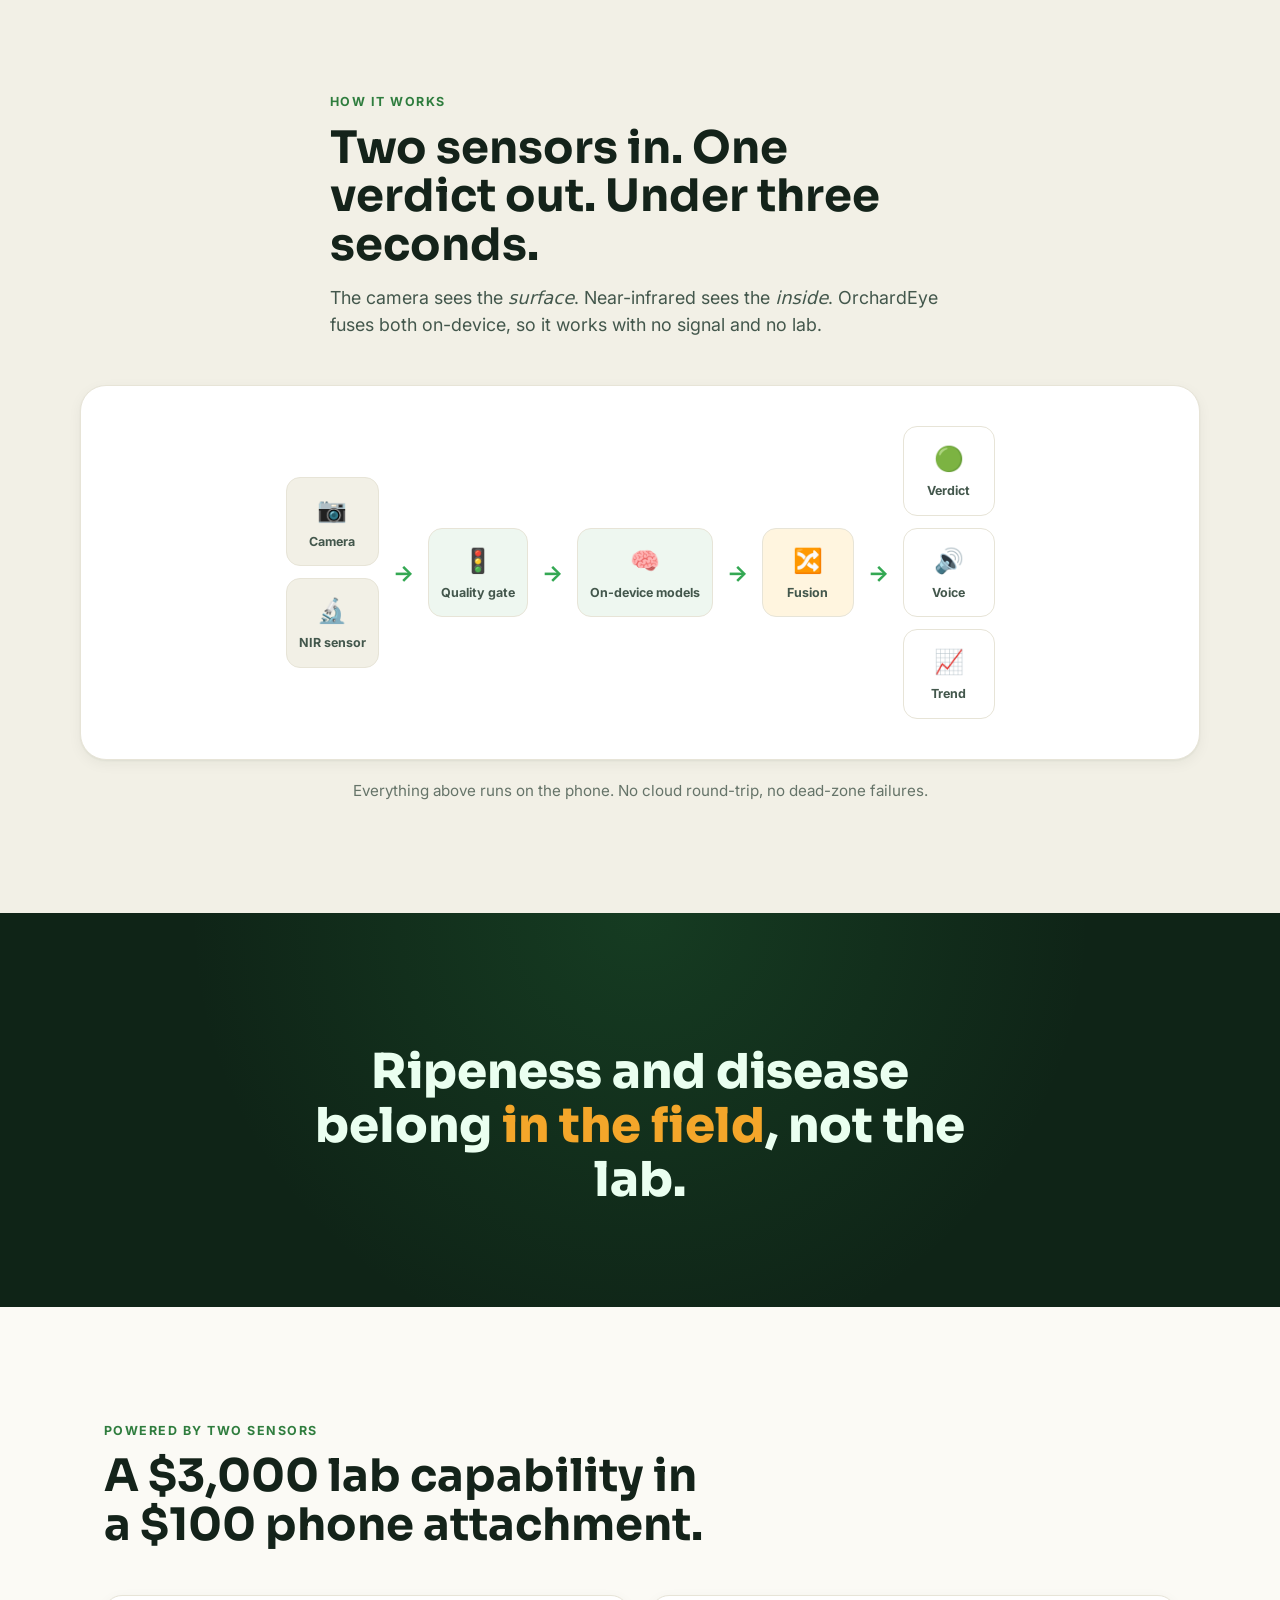
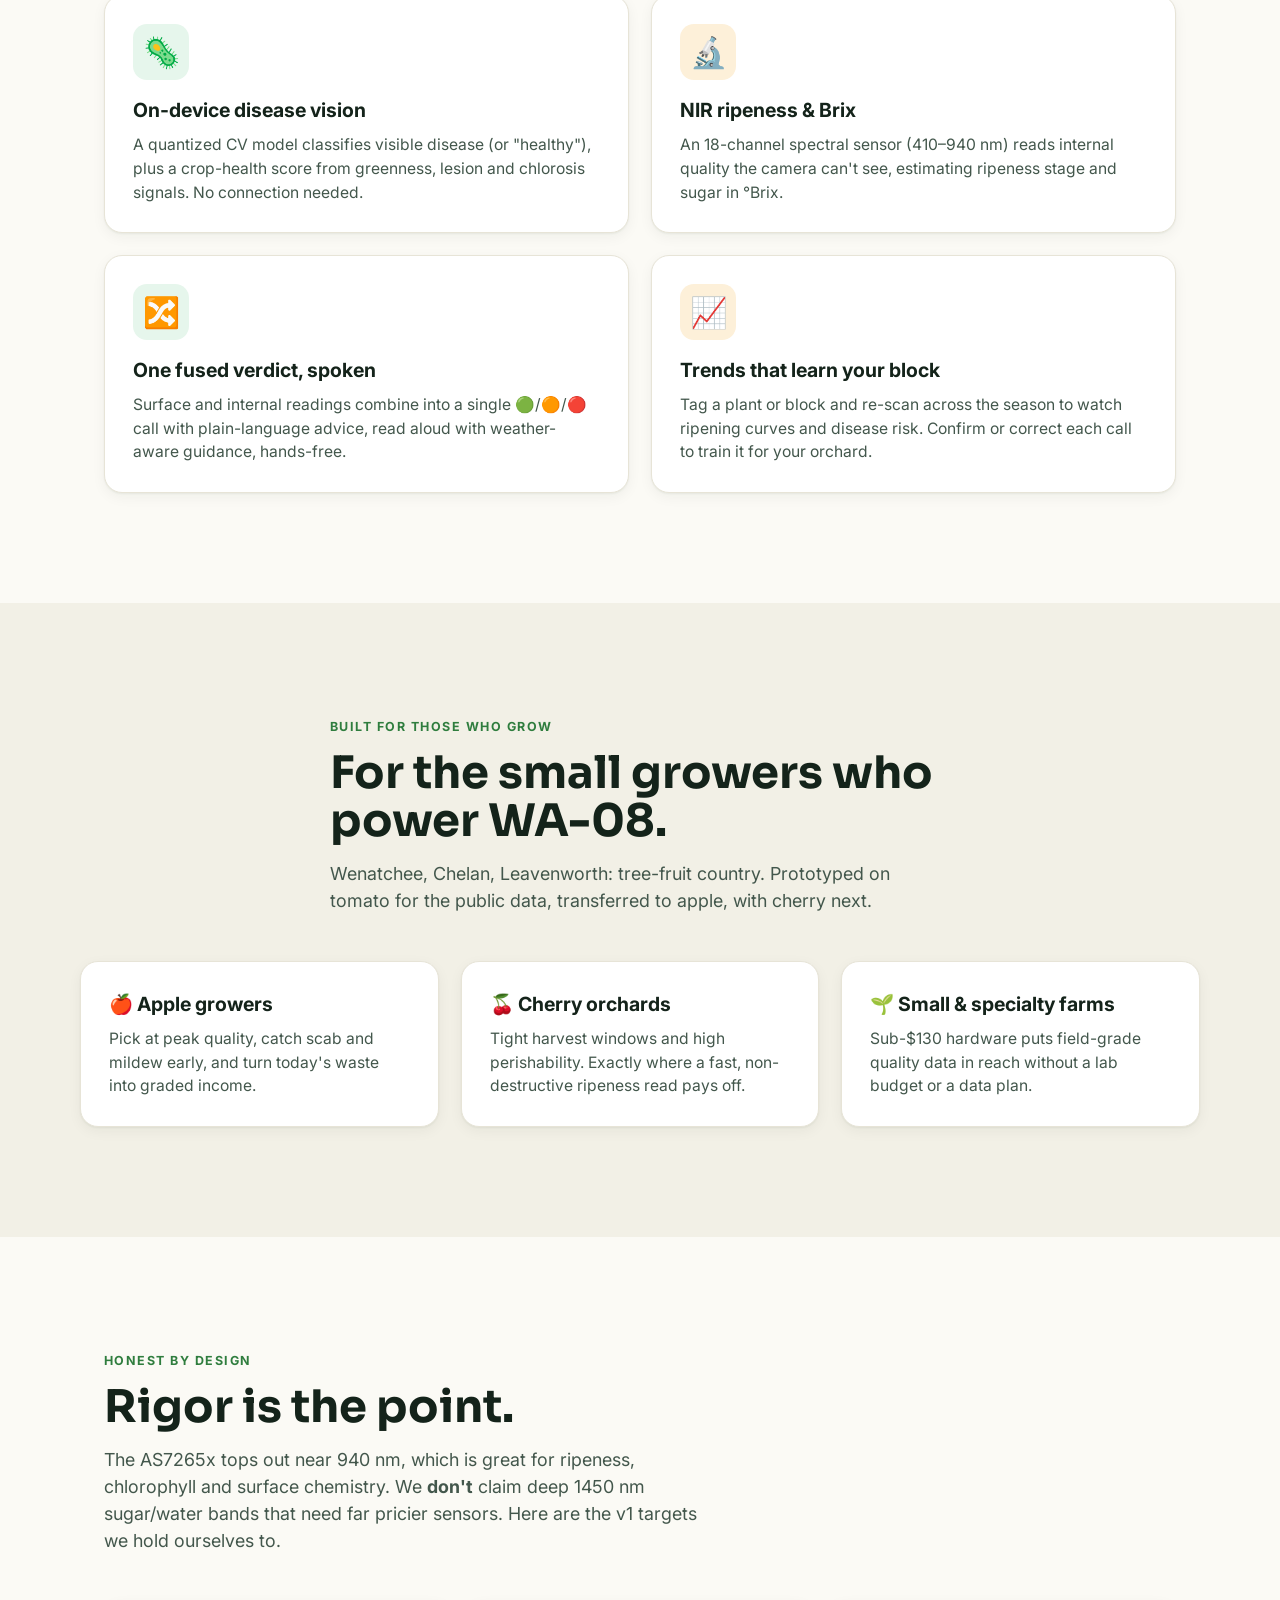
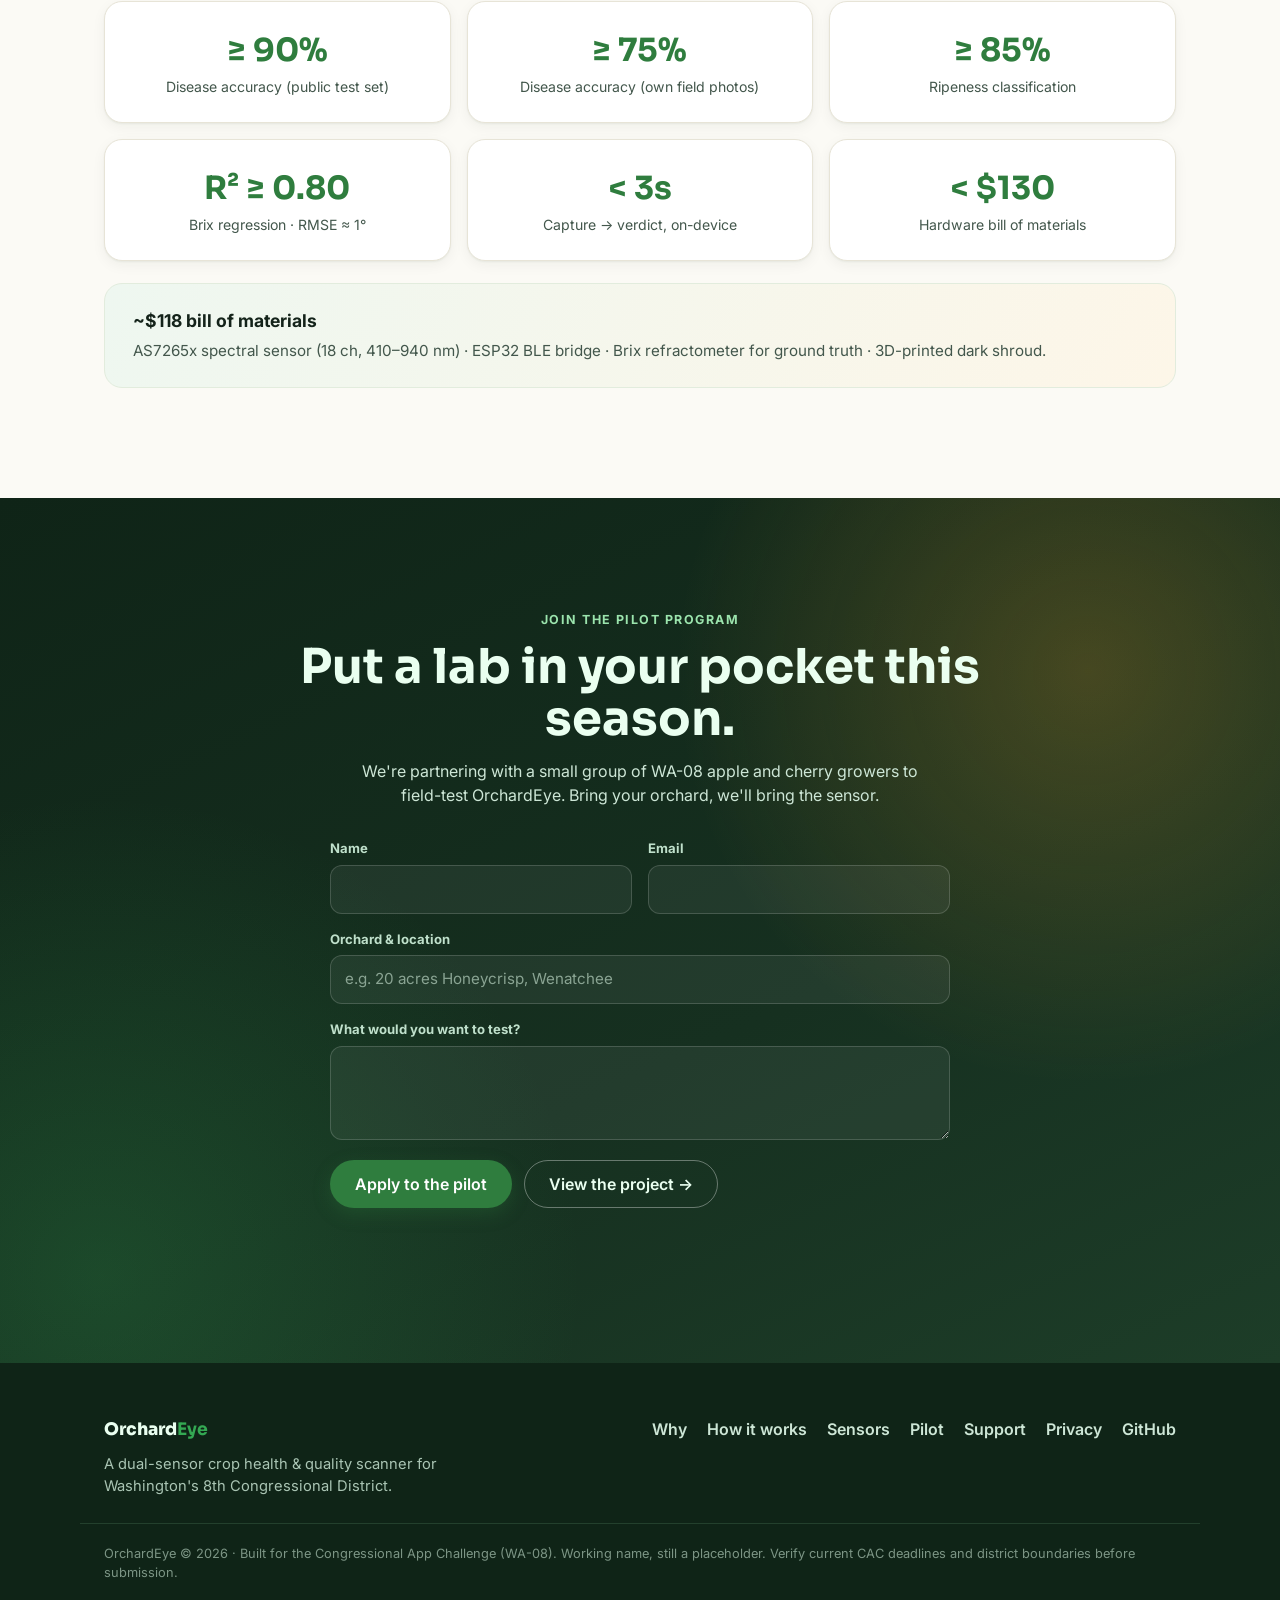
==== commit fb9f12e0: "Add App Store-ready privacy policy and support pages - privacy.html: on-device processing, no accoun" ====
--- a/web/index.html
+++ b/web/index.html
@@ -303,6 +303,8 @@
         <a href="#how">How it works</a>
         <a href="#features">Sensors</a>
         <a href="#pilot">Pilot</a>
+        <a href="support.html">Support</a>
+        <a href="privacy.html">Privacy</a>
         <a href="https://github.com/ravirajbuilds/tomaito">GitHub</a>
       </nav>
     </div>
--- a/web/styles.css
+++ b/web/styles.css
@@ -1,396 +1,1161 @@
-/* ───────────────────────────────────────────────────────────
-   OrchardEye landing: design tokens
-   Palette: deep vineyard/orchard green + fresh leaf + ripe amber
-   ─────────────────────────────────────────────────────────── */
 :root {
-  --ink:        #14231a;   /* near-black green text            */
-  --ink-soft:   #43574c;   /* secondary text                  */
-  --ink-faint:  #667469;   /* tertiary (WCAG-AA on paper)     */
-  --paper:      #fbfaf5;   /* warm off-white bg               */
-  --paper-2:    #f2f0e6;   /* tint section                    */
-  --card:       #ffffff;
-
-  --leaf:       #34a853;   /* fresh leaf green (matches app)  */
-  --leaf-600:   #2f7d3e;   /* deep leaf                       */
-  --forest:     #0f2417;   /* dark hero / footer bg           */
-  --forest-2:   #163020;
-  --ripe:       #f4a62a;   /* ripe amber / accent             */
-  --ripe-600:   #e08a12;
-  --red:        #d9483f;
-
-  --line:       #e7e4d7;   /* hairline on paper               */
-  --line-dark:  #23402d;   /* hairline on forest              */
-
-  --radius:     18px;
-  --radius-lg:  26px;
-  --shadow-sm:  0 1px 2px rgba(20,35,26,.05), 0 4px 14px rgba(20,35,26,.05);
-  --shadow-md:  0 10px 40px rgba(15,36,23,.10);
-  --shadow-lg:  0 24px 70px rgba(15,36,23,.22);
-
+  --ink: #14231a;
+  --ink-soft: #43574c;
+  --ink-faint: #667469;
+  --paper: #fbfaf5;
+  --paper-2: #f2f0e6;
+  --card: #ffffff;
+  --leaf: #34a853;
+  --leaf-600: #2f7d3e;
+  --forest: #0f2417;
+  --forest-2: #163020;
+  --ripe: #f4a62a;
+  --red: #d9483f;
+  --line: #e7e4d7;
+  --line-dark: #23402d;
+  --radius: 18px;
+  --radius-lg: 26px;
+  --shadow-sm: 0 1px 2px rgba(20, 35, 26, .05), 0 4px 14px rgba(20, 35, 26, .05);
+  --shadow-md: 0 10px 40px rgba(15, 36, 23, .10);
+  --shadow-lg: 0 24px 70px rgba(15, 36, 23, .22);
   --maxw: 1120px;
   --sans: "Inter", system-ui, -apple-system, "Segoe UI", Roboto, sans-serif;
   --display: "Sora", var(--sans);
 }
 
 * { box-sizing: border-box; }
-html { scroll-behavior: smooth; scroll-padding-top: 84px; }
+
+html {
+  scroll-behavior: smooth;
+  scroll-padding-top: 84px;
+}
+
 body {
   margin: 0;
   font-family: var(--sans);
   color: var(--ink);
   background: var(--paper);
-  line-height: 1.6;
-  -webkit-font-smoothing: antialiased;
-  text-rendering: optimizeLegibility;
-}
-h1, h2, h3, h4 { font-family: var(--display); line-height: 1.08; letter-spacing: -.02em; margin: 0; }
+  line-height: 1.5;
+}
+
+body,
+button,
+input,
+textarea { letter-spacing: 0; }
+
+a {
+  color: inherit;
+  text-decoration: none;
+}
+
+h1,
+h2,
+h3,
+h4,
 p { margin: 0; }
-a { color: inherit; text-decoration: none; }
-img, svg { display: block; max-width: 100%; }
-b { font-weight: 700; }
-em { font-style: normal; color: var(--leaf-600); font-weight: 600; }
-
-/* ───────────────── shared bits ───────────────── */
+
+img,
+svg { display: block; }
+
 .eyebrow {
   display: inline-block;
-  font-family: var(--sans);
+  margin-bottom: 12px;
+  font-size: .78rem;
+  font-weight: 700;
+  letter-spacing: .12em;
+  color: var(--leaf-600);
+  text-transform: uppercase;
+}
+
+.eyebrow--light { color: #9be4ad; }
+
+.grad {
+  color: var(--leaf-600);
+}
+
+.btn {
+  --pad-y: .68rem;
+  --pad-x: 1.15rem;
+  display: inline-flex;
+  align-items: center;
+  justify-content: center;
+  gap: .5rem;
+  min-height: 44px;
+  padding: var(--pad-y) var(--pad-x);
+  border: 1.5px solid transparent;
+  border-radius: 999px;
+  font: 600 .95rem/1.15 var(--sans);
+  cursor: pointer;
+  transition: transform .15s ease, box-shadow .2s ease, background .2s ease, color .2s ease, border-color .2s ease;
+  white-space: nowrap;
+}
+
+.btn:active { transform: translateY(1px); }
+
+a:focus-visible,
+button:focus-visible,
+input:focus-visible,
+textarea:focus-visible,
+.btn:focus-visible,
+.nav__brand:focus-visible {
+  outline: 3px solid var(--leaf);
+  outline-offset: 3px;
+  border-radius: 8px;
+}
+
+.btn--sm {
+  --pad-y: .5rem;
+  --pad-x: .95rem;
+  min-height: 38px;
+  font-size: .88rem;
+}
+
+.btn--lg {
+  --pad-y: .85rem;
+  --pad-x: 1.5rem;
+  font-size: 1rem;
+}
+
+.btn--solid {
+  color: #ffffff;
+  background: var(--leaf-600);
+  box-shadow: 0 6px 18px rgba(47, 125, 62, .28);
+}
+
+.btn--solid:hover {
+  background: var(--leaf);
+  box-shadow: 0 10px 26px rgba(52, 168, 83, .36);
+  transform: translateY(-1px);
+}
+
+.btn--ghost {
+  color: var(--ink);
+  background: transparent;
+  border-color: var(--line);
+}
+
+.btn--ghost:hover {
+  color: var(--leaf-600);
+  border-color: var(--leaf);
+}
+
+.btn--onlight {
+  color: #eafff0;
+  border-color: rgba(255, 255, 255, .35);
+}
+
+.btn--onlight:hover {
+  color: #ffffff;
+  border-color: #ffffff;
+}
+
+.nav {
+  position: sticky;
+  top: 0;
+  z-index: 50;
+  display: flex;
+  align-items: center;
+  gap: 22px;
+  max-width: var(--maxw);
+  margin: 0 auto;
+  padding: 14px 24px;
+}
+
+.nav::before {
+  content: "";
+  position: absolute;
+  inset: 0;
+  z-index: -1;
+  background: rgba(251, 250, 245, .82);
+  border-bottom: 1px solid transparent;
+  backdrop-filter: saturate(1.4) blur(12px);
+  transition: border-color .3s, box-shadow .3s;
+}
+
+.nav.is-stuck::before {
+  border-bottom-color: var(--line);
+  box-shadow: 0 4px 24px rgba(20, 35, 26, .05);
+}
+
+.nav__brand {
+  display: flex;
+  align-items: center;
+  gap: 9px;
+  min-width: max-content;
+}
+
+.mark {
+  display: grid;
+  width: 34px;
+  height: 34px;
+  place-items: center;
+}
+
+.nav__name {
+  font-family: var(--display);
+  font-size: 1.08rem;
+  font-weight: 800;
+}
+
+.nav__name b { color: var(--leaf-600); }
+
+.nav__links {
+  display: flex;
+  align-items: center;
+  gap: 22px;
+  margin-left: auto;
+  color: var(--ink-soft);
+  font-size: .93rem;
   font-weight: 600;
+}
+
+.nav__links a:hover { color: var(--leaf-600); }
+
+.nav__toggle {
+  display: none;
+  position: relative;
+  z-index: 2;
+  width: 44px;
+  height: 44px;
+  margin-left: auto;
+  margin-right: 4px;
+  padding: 0;
+  flex-direction: column;
+  align-items: center;
+  justify-content: center;
+  gap: 5px;
+  border: 1px solid var(--line);
+  border-radius: 12px;
+  background: rgba(255, 255, 255, .75);
+  cursor: pointer;
+}
+
+.nav__toggle span {
+  display: block;
+  width: 20px;
+  height: 2px;
+  border-radius: 2px;
+  background: var(--ink);
+  transition: transform .25s ease, opacity .2s ease;
+}
+
+.nav.is-open .nav__toggle span:nth-child(1) { transform: translateY(7px) rotate(45deg); }
+.nav.is-open .nav__toggle span:nth-child(2) { opacity: 0; }
+.nav.is-open .nav__toggle span:nth-child(3) { transform: translateY(-7px) rotate(-45deg); }
+
+.hero {
+  position: relative;
+  overflow: hidden;
+}
+
+.hero__glow {
+  position: absolute;
+  inset: -20% -10% auto -10%;
+  z-index: 0;
+  height: 700px;
+  background:
+    radial-gradient(circle at 78% 8%, rgba(244, 166, 42, .20), transparent 32%),
+    radial-gradient(circle at 12% 4%, rgba(52, 168, 83, .20), transparent 35%);
+  filter: blur(10px);
+}
+
+.hero__inner {
+  position: relative;
+  z-index: 1;
+  display: grid;
+  grid-template-columns: 1.05fr .95fr;
+  align-items: center;
+  gap: clamp(28px, 5vw, 64px);
+  max-width: var(--maxw);
+  margin: 0 auto;
+  padding: clamp(40px, 7vw, 92px) 24px 72px;
+}
+
+.hero__copy h1 {
+  margin: 4px 0 20px;
+  font-family: var(--display);
+  font-size: clamp(2.6rem, 6vw, 4.4rem);
+  font-weight: 800;
+  line-height: .95;
+}
+
+.lede {
+  max-width: 34ch;
+  color: var(--ink-soft);
+  font-size: clamp(1.05rem, 1.6vw, 1.28rem);
+}
+
+.lede b { color: var(--ink); }
+
+.hero__cta {
+  display: flex;
+  flex-wrap: wrap;
+  gap: 12px;
+  margin: 30px 0 34px;
+}
+
+.hero__stats {
+  display: flex;
+  gap: 30px;
+  margin: 0;
+  padding: 26px 0 0;
+  list-style: none;
+  border-top: 1px solid var(--line);
+}
+
+.hero__stats li {
+  display: flex;
+  flex-direction: column;
+}
+
+.hero__stats b {
+  color: var(--leaf-600);
+  font-family: var(--display);
+  font-size: 1.55rem;
+  font-weight: 700;
+}
+
+.hero__stats span {
+  color: var(--ink-faint);
+  font-size: .82rem;
+}
+
+.hero__viz {
+  position: relative;
+  overflow: hidden;
+  padding: 26px;
+  color: #eafff0;
+  background: linear-gradient(165deg, var(--forest), var(--forest-2));
+  border-radius: var(--radius-lg);
+  box-shadow: var(--shadow-lg);
+}
+
+.hero__viz::after {
+  content: "";
+  position: absolute;
+  inset: 0;
+  pointer-events: none;
+  background: radial-gradient(60% 40% at 70% 0%, rgba(52, 168, 83, .22), transparent 60%);
+}
+
+.scanner {
+  position: relative;
+  display: grid;
+  height: 168px;
+  margin-bottom: 16px;
+  place-items: center;
+  overflow: hidden;
+  border: 1px solid var(--line-dark);
+  border-radius: 16px;
+  background:
+    repeating-linear-gradient(0deg, rgba(255, 255, 255, .03) 0 1px, transparent 1px 22px),
+    repeating-linear-gradient(90deg, rgba(255, 255, 255, .03) 0 1px, transparent 1px 22px),
+    rgba(0, 0, 0, .22);
+}
+
+.scanner__fruit {
+  font-size: 78px;
+  animation: bob 4s ease-in-out infinite;
+  filter: drop-shadow(0 8px 18px rgba(0, 0, 0, .4));
+}
+
+.scanner__beam {
+  position: absolute;
+  top: 0;
+  right: 0;
+  left: 0;
+  height: 2px;
+  background: linear-gradient(90deg, transparent, var(--leaf), var(--ripe), transparent);
+  box-shadow: 0 0 16px 3px rgba(52, 168, 83, .55);
+  animation: scan 3.2s cubic-bezier(.5, 0, .5, 1) infinite;
+}
+
+.scanner__grid { display: none; }
+
+@keyframes scan {
+  0%,
+  100% { top: 6%; }
+  50% { top: 92%; }
+}
+
+@keyframes bob {
+  0%,
+  100% { transform: translateY(0); }
+  50% { transform: translateY(-6px); }
+}
+
+.readout {
+  position: relative;
+  z-index: 1;
+  display: grid;
+  gap: 10px;
+}
+
+.readout__row {
+  display: flex;
+  align-items: center;
+  gap: 10px;
+  padding: 10px 13px;
+  border: 1px solid var(--line-dark);
+  border-radius: 12px;
+  background: rgba(255, 255, 255, .05);
+  font-size: .9rem;
+}
+
+.readout__label { color: #a9c4b3; }
+
+.readout__val {
+  margin-left: auto;
+  font-weight: 600;
+}
+
+.dot {
+  width: 9px;
+  height: 9px;
+  border-radius: 50%;
+  box-shadow: 0 0 10px currentColor;
+}
+
+.dot--green {
+  color: var(--leaf);
+  background: var(--leaf);
+}
+
+.dot--amber {
+  color: var(--ripe);
+  background: var(--ripe);
+}
+
+.readout__verdict {
+  display: flex;
+  align-items: center;
+  gap: 12px;
+  padding: 13px 15px;
+  border: 1px solid rgba(52, 168, 83, .35);
+  border-radius: 14px;
+  background: linear-gradient(100deg, rgba(52, 168, 83, .18), rgba(244, 166, 42, .12));
+}
+
+.verdict__emoji { font-size: 26px; }
+
+.readout__verdict b {
+  display: block;
+  font-size: 1.02rem;
+}
+
+.readout__verdict small {
+  display: block;
+  color: #b7d2c3;
+  font-size: .82rem;
+}
+
+.spectrum { padding-top: 2px; }
+
+.spectrum svg {
+  width: 100%;
+  height: 48px;
+}
+
+.spectrum__line {
+  stroke: var(--ripe);
+  stroke-width: 2.4;
+  stroke-linecap: round;
+  stroke-dasharray: 460;
+  stroke-dashoffset: 460;
+  animation: draw 2.6s ease forwards .4s;
+  filter: drop-shadow(0 0 6px rgba(244, 166, 42, .5));
+}
+
+@keyframes draw {
+  to { stroke-dashoffset: 0; }
+}
+
+.spectrum__axis {
+  display: flex;
+  justify-content: space-between;
+  margin-top: 2px;
+  color: #8aa493;
+  font-size: .68rem;
+}
+
+.strip {
+  color: #cde6d6;
+  background: var(--forest);
+}
+
+.strip__inner {
+  display: flex;
+  flex-wrap: wrap;
+  align-items: center;
+  justify-content: center;
+  gap: 10px 16px;
+  max-width: var(--maxw);
+  margin: 0 auto;
+  padding: 15px 24px;
+  font-size: .9rem;
+  font-weight: 500;
+}
+
+.strip i {
+  color: #3c6b4d;
+  font-style: normal;
+}
+
+.section {
+  max-width: var(--maxw);
+  margin: 0 auto;
+  padding: clamp(64px, 9vw, 110px) 24px;
+}
+
+.section--tint {
+  max-width: none;
+  background: var(--paper-2);
+}
+
+.section--tint > * {
+  max-width: var(--maxw);
+  margin-inline: auto;
+}
+
+.section__head {
+  max-width: 62ch;
+  margin-bottom: 46px;
+}
+
+.section__head h2 {
+  font-family: var(--display);
+  font-size: clamp(1.8rem, 3.6vw, 2.8rem);
+  font-weight: 700;
+  line-height: 1.08;
+}
+
+.section__sub {
+  margin-top: 16px;
+  color: var(--ink-soft);
+  font-size: clamp(1rem, 1.4vw, 1.15rem);
+}
+
+.cards {
+  display: grid;
+  gap: 22px;
+}
+
+.cards--2 { grid-template-columns: repeat(2, minmax(0, 1fr)); }
+.cards--3 { grid-template-columns: repeat(3, minmax(0, 1fr)); }
+
+.pain,
+.feat,
+.who {
+  padding: 28px;
+  border: 1px solid var(--line);
+  border-radius: var(--radius);
+  background: var(--card);
+  box-shadow: var(--shadow-sm);
+  transition: transform .2s ease, box-shadow .2s ease, border-color .2s ease;
+}
+
+.pain:hover,
+.feat:hover,
+.who:hover {
+  border-color: #d8e6dc;
+  box-shadow: var(--shadow-md);
+  transform: translateY(-4px);
+}
+
+.pain__icon,
+.feat__icon {
+  display: grid;
+  width: 56px;
+  height: 56px;
+  margin-bottom: 16px;
+  place-items: center;
+  border-radius: 14px;
+  font-size: 30px;
+}
+
+.pain__icon { background: #fbeeee; }
+.feat__icon--green { background: #e6f6ec; }
+.feat__icon--amber { background: #fdf0d9; }
+
+.pain h3,
+.feat h3,
+.who h3 {
+  margin-bottom: 8px;
+  font-size: 1.22rem;
+  font-weight: 700;
+}
+
+.pain p,
+.feat p,
+.who p {
+  color: var(--ink-soft);
+  font-size: .98rem;
+}
+
+.pipeline {
+  display: flex;
+  flex-wrap: wrap;
+  align-items: center;
+  justify-content: center;
+  gap: 14px;
+  padding: 40px 26px;
+  border: 1px solid var(--line);
+  border-radius: var(--radius-lg);
+  background: var(--card);
+  box-shadow: var(--shadow-sm);
+}
+
+.pipe {
+  display: flex;
+  gap: 12px;
+}
+
+.pipe--in,
+.pipe--out { flex-direction: column; }
+
+.pipe__node {
+  display: flex;
+  flex-direction: column;
+  align-items: center;
+  gap: 5px;
+  min-width: 92px;
+  padding: 14px 12px;
+  border: 1px solid var(--line);
+  border-radius: 14px;
+  background: var(--paper-2);
+  font-size: 24px;
+  text-align: center;
+}
+
+.pipe__node span {
+  color: var(--ink-soft);
   font-size: .78rem;
-  letter-spacing: .12em;
+  font-weight: 700;
+}
+
+.pipe__node--proc { background: #eef7f0; }
+.pipe__node--fuse { background: #fff5df; }
+.pipe__node--out { background: #ffffff; }
+
+.pipe__arrow {
+  color: var(--leaf);
+  font-size: 1.4rem;
+  font-weight: 700;
+}
+
+.pipeline__note {
+  margin-top: 20px;
+  color: var(--ink-faint);
+  font-size: .95rem;
+  text-align: center;
+}
+
+.statement {
+  position: relative;
+  overflow: hidden;
+  padding: clamp(56px, 8vw, 100px) 24px;
+  color: #eafff0;
+  background: var(--forest);
+  text-align: center;
+}
+
+.statement::before {
+  content: "";
+  position: absolute;
+  inset: 0;
+  background: radial-gradient(circle at 50% 0%, rgba(52, 168, 83, .18), transparent 60%);
+}
+
+.statement__eyebrow {
+  position: relative;
+  margin: 0 0 14px;
+  color: #9be4ad;
+  font-size: .78rem;
+  font-weight: 700;
+  letter-spacing: .14em;
+  text-transform: uppercase;
+}
+
+.statement__line {
+  position: relative;
+  max-width: 18ch;
+  margin: 0 auto;
+  font-family: var(--display);
+  font-size: clamp(1.6rem, 4.2vw, 3rem);
+  font-weight: 800;
+  line-height: 1.12;
+}
+
+.statement__line em {
+  color: var(--ripe);
+  font-style: normal;
+}
+
+.targets {
+  display: grid;
+  grid-template-columns: repeat(3, minmax(0, 1fr));
+  gap: 16px;
+}
+
+.target {
+  padding: 24px;
+  border: 1px solid var(--line);
+  border-radius: var(--radius);
+  background: var(--card);
+  text-align: center;
+  box-shadow: var(--shadow-sm);
+}
+
+.target b {
+  display: block;
+  color: var(--leaf-600);
+  font-family: var(--display);
+  font-size: 2rem;
+  font-weight: 700;
+}
+
+.target span {
+  color: var(--ink-soft);
+  font-size: .88rem;
+}
+
+.bom {
+  margin-top: 22px;
+  padding: 24px 28px;
+  border: 1px solid #e2ecdd;
+  border-radius: var(--radius);
+  background: linear-gradient(120deg, #eef7f0, #fdf6e8);
+}
+
+.bom h4 {
+  margin-bottom: 6px;
+  font-size: 1.1rem;
+}
+
+.bom p {
+  color: var(--ink-soft);
+  font-size: .95rem;
+}
+
+.pilot {
+  position: relative;
+  overflow: hidden;
+  color: #eafff0;
+  background: linear-gradient(155deg, var(--forest), var(--forest-2) 60%, #1d3d28);
+}
+
+.pilot::before {
+  content: "";
+  position: absolute;
+  inset: 0;
+  background:
+    radial-gradient(circle at 85% 20%, rgba(244, 166, 42, .22), transparent 32%),
+    radial-gradient(circle at 8% 90%, rgba(52, 168, 83, .22), transparent 34%);
+}
+
+.pilot__inner {
+  position: relative;
+  max-width: 760px;
+  margin: 0 auto;
+  padding: clamp(64px, 9vw, 108px) 24px;
+  text-align: center;
+}
+
+.pilot h2 {
+  font-family: var(--display);
+  font-size: clamp(1.9rem, 4.6vw, 3rem);
+  line-height: 1.08;
+}
+
+.pilot p {
+  max-width: 58ch;
+  margin: 14px auto 0;
+  color: #cde6d6;
+}
+
+.pilot__form {
+  display: grid;
+  grid-template-columns: 1fr 1fr;
+  gap: 16px;
+  max-width: 620px;
+  margin: 32px auto 0;
+  text-align: left;
+}
+
+.field {
+  display: flex;
+  flex-direction: column;
+  gap: 6px;
+}
+
+.field--wide { grid-column: 1 / -1; }
+
+.field label {
+  color: #bfe0cb;
+  font-size: .82rem;
+  font-weight: 700;
+}
+
+.field input,
+.field textarea {
+  width: 100%;
+  padding: 12px 14px;
+  border: 1px solid rgba(255, 255, 255, .16);
+  border-radius: 12px;
+  color: #eafff0;
+  background: rgba(255, 255, 255, .06);
+  font: inherit;
+  font-size: .95rem;
+  resize: vertical;
+  transition: border-color .15s, background .15s;
+}
+
+.field input::placeholder,
+.field textarea::placeholder { color: #8aa493; }
+
+.field input:focus,
+.field textarea:focus {
+  border-color: var(--leaf);
+  background: rgba(255, 255, 255, .10);
+  outline: none;
+}
+
+.pilot__actions {
+  display: flex;
+  flex-wrap: wrap;
+  align-items: center;
+  gap: 12px;
+  margin-top: 4px;
+}
+
+.pilot__status {
+  min-height: 1.2em;
+  margin: 4px 0 0;
+  font-size: .9rem;
+  grid-column: 1 / -1;
+}
+
+.pilot__status[data-state="ok"] { color: #9be4ad; }
+.pilot__status[data-state="err"] { color: #ffb4ad; }
+
+.footer {
+  color: #a9c4b3;
+  background: var(--forest);
+}
+
+.footer__inner {
+  display: flex;
+  flex-wrap: wrap;
+  align-items: flex-start;
+  justify-content: space-between;
+  gap: 28px;
+  max-width: var(--maxw);
+  margin: 0 auto;
+  padding: 54px 24px 26px;
+}
+
+.footer__brand .nav__name { color: #eafff0; }
+.footer__brand .nav__name b { color: var(--leaf); }
+
+.footer__brand p {
+  max-width: 40ch;
+  margin-top: 10px;
+  font-size: .92rem;
+}
+
+.footer__links {
+  display: flex;
+  flex-wrap: wrap;
+  gap: 20px;
+}
+
+.footer__links a {
+  color: #cde6d6;
+  font-weight: 600;
+}
+
+.footer__links a:hover { color: var(--ripe); }
+
+.footer__fine {
+  max-width: var(--maxw);
+  margin: 0 auto;
+  padding: 20px 24px 40px;
+  border-top: 1px solid var(--line-dark);
+  color: #7c9585;
+  font-size: .8rem;
+}
+
+.js .reveal {
+  opacity: 0;
+  transform: translateY(22px);
+  transition: opacity .7s ease, transform .7s cubic-bezier(.2, .7, .2, 1);
+}
+
+.js .reveal.is-in {
+  opacity: 1;
+  transform: translateY(0);
+}
+
+@media (prefers-reduced-motion: reduce) {
+  html { scroll-behavior: auto; }
+
+  *,
+  *::before,
+  *::after {
+    animation-duration: .001ms !important;
+    animation-iteration-count: 1 !important;
+    scroll-behavior: auto !important;
+    transition-duration: .001ms !important;
+  }
+}
+
+@media (max-width: 900px) {
+  .nav {
+    gap: 12px;
+    padding-inline: 18px;
+  }
+
+  .nav__toggle { display: flex; }
+
+  .nav__links {
+    position: absolute;
+    top: calc(100% - 8px);
+    right: 18px;
+    left: 18px;
+    display: none;
+    flex-direction: column;
+    align-items: stretch;
+    gap: 0;
+    margin: 0;
+    padding: 10px;
+    border: 1px solid var(--line);
+    border-radius: 16px;
+    background: rgba(255, 255, 255, .96);
+    box-shadow: var(--shadow-md);
+  }
+
+  .nav.is-open .nav__links { display: flex; }
+
+  .nav__links a {
+    padding: 12px 10px;
+    border-radius: 10px;
+  }
+
+  .nav__links a:hover { background: var(--paper-2); }
+
+  .nav__cta { display: none; }
+
+  .hero__inner {
+    grid-template-columns: 1fr;
+    padding-top: 48px;
+  }
+
+  .lede { max-width: 42rem; }
+
+  .cards--2,
+  .cards--3,
+  .targets { grid-template-columns: 1fr 1fr; }
+
+  .pipeline {
+    align-items: stretch;
+  }
+
+  .pipe__arrow { display: none; }
+
+  .pipe,
+  .pipe--in,
+  .pipe--out {
+    flex: 1 1 220px;
+    flex-direction: row;
+    flex-wrap: wrap;
+  }
+
+  .pipe__node {
+    flex: 1 1 120px;
+  }
+}
+
+@media (max-width: 620px) {
+  .btn {
+    width: 100%;
+    white-space: normal;
+  }
+
+  .hero__copy h1 { font-size: 2.7rem; }
+
+  .hero__cta,
+  .pilot__actions { flex-direction: column; }
+
+  .hero__stats {
+    display: grid;
+    grid-template-columns: 1fr;
+    gap: 12px;
+  }
+
+  .hero__viz {
+    padding: 18px;
+    border-radius: 20px;
+  }
+
+  .readout__row,
+  .readout__verdict {
+    align-items: flex-start;
+    flex-wrap: wrap;
+  }
+
+  .readout__val {
+    width: 100%;
+    margin-left: 19px;
+  }
+
+  .cards--2,
+  .cards--3,
+  .targets,
+  .pilot__form {
+    grid-template-columns: 1fr;
+  }
+
+  .section {
+    padding-inline: 18px;
+  }
+
+  .strip__inner {
+    justify-content: flex-start;
+    padding-inline: 18px;
+  }
+}
+
+/* ───────────────────────── Legal / info pages ───────────────────────── */
+.legal {
+  max-width: 760px;
+  margin: 0 auto;
+  padding: clamp(96px, 12vw, 140px) 22px 80px;
+}
+.legal__eyebrow {
+  display: inline-block;
+  font: 700 .72rem/1 var(--sans);
+  letter-spacing: .14em;
   text-transform: uppercase;
   color: var(--leaf-600);
   margin-bottom: 14px;
 }
-.eyebrow--light { color: #9be4ad; }
-.grad {
-  background: linear-gradient(100deg, var(--leaf) 0%, var(--ripe) 120%);
-  -webkit-background-clip: text; background-clip: text; color: transparent;
-}
-
-.btn {
-  --pad-y: .68rem; --pad-x: 1.15rem;
-  display: inline-flex; align-items: center; justify-content: center; gap: .5rem;
-  font-family: var(--sans); font-weight: 600; font-size: .95rem;
-  padding: var(--pad-y) var(--pad-x);
-  border-radius: 999px; border: 1.5px solid transparent;
-  cursor: pointer; transition: transform .15s ease, box-shadow .2s ease, background .2s ease, color .2s ease;
-  white-space: nowrap;
-}
-.btn:active { transform: translateY(1px); }
-/* Keyboard focus ring (WCAG 2.4.7) — visible only for keyboard users. */
-a:focus-visible, .btn:focus-visible, .nav__brand:focus-visible {
-  outline: 3px solid var(--leaf);
-  outline-offset: 3px;
-  border-radius: 8px;
-}
-.btn--sm { --pad-y: .5rem; --pad-x: .95rem; font-size: .88rem; }
-.btn--lg { --pad-y: .85rem; --pad-x: 1.5rem; font-size: 1rem; }
-.btn--solid {
-  background: var(--leaf-600); color: #fff;
-  box-shadow: 0 6px 18px rgba(47,125,62,.28);
-}
-.btn--solid:hover { background: var(--leaf); box-shadow: 0 10px 26px rgba(52,168,83,.36); transform: translateY(-1px); }
-.btn--ghost { background: transparent; color: var(--ink); border-color: var(--line); }
-.btn--ghost:hover { border-color: var(--leaf); color: var(--leaf-600); }
-.btn--onlight { color: #eafff0; border-color: rgba(255,255,255,.35); }
-.btn--onlight:hover { border-color: #fff; color: #fff; }
-
-/* ───────────────── nav ───────────────── */
-.nav {
-  position: sticky; top: 0; z-index: 50;
-  display: flex; align-items: center; gap: 22px;
-  max-width: var(--maxw); margin: 0 auto; padding: 14px 24px;
-  inset-inline: 0;
-}
-.nav::before {
-  content: ""; position: absolute; inset: 0; z-index: -1;
-  background: rgba(251,250,245,.72); backdrop-filter: saturate(1.4) blur(12px);
-  border-bottom: 1px solid transparent; transition: border-color .3s, box-shadow .3s;
-}
-.nav.is-stuck::before { border-bottom-color: var(--line); box-shadow: 0 4px 24px rgba(20,35,26,.05); }
-.nav__brand { display: flex; align-items: center; gap: 9px; }
-.mark { display: grid; place-items: center; }
-.nav__name { font-family: var(--display); font-weight: 600; font-size: 1.18rem; letter-spacing: -.02em; }
-.nav__name b { color: var(--leaf-600); font-weight: 800; }
-.nav__links { display: flex; gap: 26px; margin-left: auto; align-items: center; }
-.nav__links a { font-weight: 500; font-size: .95rem; color: var(--ink-soft); transition: color .15s; }
-.nav__links a:hover { color: var(--leaf-600); }
-.nav__cta { min-height: 44px; }
-
-/* Hamburger — hidden on desktop, shown on mobile */
-.nav__toggle {
-  display: none; position: relative; z-index: 2;
-  width: 44px; height: 44px; margin-left: auto; margin-right: 4px;
-  border: 1px solid var(--line); border-radius: 12px; background: rgba(255,255,255,.6);
-  cursor: pointer; padding: 0; flex-direction: column; align-items: center; justify-content: center; gap: 5px;
-}
-.nav__toggle span {
-  display: block; width: 20px; height: 2px; border-radius: 2px; background: var(--ink);
-  transition: transform .25s ease, opacity .2s ease;
-}
-.nav.is-open .nav__toggle span:nth-child(1) { transform: translateY(7px) rotate(45deg); }
-.nav.is-open .nav__toggle span:nth-child(2) { opacity: 0; }
-.nav.is-open .nav__toggle span:nth-child(3) { transform: translateY(-7px) rotate(-45deg); }
-
-/* ───────────────── hero ───────────────── */
-.hero { position: relative; overflow: hidden; }
-.hero__glow {
-  position: absolute; inset: -20% -10% auto -10%; height: 700px; z-index: 0;
-  background:
-    radial-gradient(45% 55% at 78% 8%, rgba(244,166,42,.20), transparent 70%),
-    radial-gradient(50% 60% at 12% 4%, rgba(52,168,83,.20), transparent 70%);
-  filter: blur(10px);
-}
-.hero__inner {
-  position: relative; z-index: 1;
-  max-width: var(--maxw); margin: 0 auto; padding: clamp(40px, 7vw, 92px) 24px 72px;
-  display: grid; grid-template-columns: 1.05fr .95fr; gap: clamp(28px, 5vw, 64px); align-items: center;
-}
-.hero__copy h1 { font-size: clamp(2.6rem, 6vw, 4.4rem); font-weight: 800; margin: 4px 0 20px; }
-.lede { font-size: clamp(1.05rem, 1.6vw, 1.28rem); color: var(--ink-soft); max-width: 34ch; }
-.lede b { color: var(--ink); }
-.hero__cta { display: flex; flex-wrap: wrap; gap: 12px; margin: 30px 0 34px; }
-.hero__stats { display: flex; gap: 30px; list-style: none; padding: 26px 0 0; margin: 0; border-top: 1px solid var(--line); }
-.hero__stats li { display: flex; flex-direction: column; }
-.hero__stats b { font-family: var(--display); font-size: 1.55rem; font-weight: 700; color: var(--leaf-600); }
-.hero__stats span { font-size: .82rem; color: var(--ink-faint); }
-
-/* hero visual */
-.hero__viz {
-  background: linear-gradient(165deg, var(--forest), var(--forest-2));
-  border-radius: var(--radius-lg); padding: 26px; color: #eafff0;
-  box-shadow: var(--shadow-lg); position: relative; overflow: hidden;
-}
-.hero__viz::after {
-  content: ""; position: absolute; inset: 0; pointer-events: none;
-  background: radial-gradient(60% 40% at 70% 0%, rgba(52,168,83,.22), transparent 60%);
-}
-.scanner {
-  position: relative; height: 168px; border-radius: 16px;
-  background: repeating-linear-gradient(0deg, rgba(255,255,255,.03) 0 1px, transparent 1px 22px),
-              repeating-linear-gradient(90deg, rgba(255,255,255,.03) 0 1px, transparent 1px 22px),
-              rgba(0,0,0,.22);
-  border: 1px solid var(--line-dark); display: grid; place-items: center; overflow: hidden; margin-bottom: 16px;
-}
-.scanner__fruit { font-size: 78px; filter: drop-shadow(0 8px 18px rgba(0,0,0,.4)); animation: bob 4s ease-in-out infinite; }
-.scanner__beam {
-  position: absolute; left: 0; right: 0; height: 2px; top: 0;
-  background: linear-gradient(90deg, transparent, var(--leaf), var(--ripe), transparent);
-  box-shadow: 0 0 16px 3px rgba(52,168,83,.55);
-  animation: scan 3.2s cubic-bezier(.5,0,.5,1) infinite;
-}
-@keyframes scan { 0%,100% { top: 6%; } 50% { top: 92%; } }
-@keyframes bob { 0%,100% { transform: translateY(0); } 50% { transform: translateY(-6px); } }
-
-.readout { display: grid; gap: 10px; }
-.readout__row {
-  display: flex; align-items: center; gap: 10px; font-size: .9rem;
-  background: rgba(255,255,255,.05); border: 1px solid var(--line-dark);
-  padding: 10px 13px; border-radius: 12px;
-}
-.readout__label { color: #a9c4b3; }
-.readout__val { margin-left: auto; font-weight: 600; }
-.dot { width: 9px; height: 9px; border-radius: 50%; box-shadow: 0 0 10px currentColor; }
-.dot--green { background: var(--leaf); color: var(--leaf); }
-.dot--amber { background: var(--ripe); color: var(--ripe); }
-.readout__verdict {
-  display: flex; align-items: center; gap: 12px;
-  background: linear-gradient(100deg, rgba(52,168,83,.18), rgba(244,166,42,.12));
-  border: 1px solid rgba(52,168,83,.35); padding: 13px 15px; border-radius: 14px;
-}
-.verdict__emoji { font-size: 26px; }
-.readout__verdict b { display: block; font-size: 1.02rem; }
-.readout__verdict small { color: #b7d2c3; font-size: .82rem; }
-.spectrum { padding-top: 2px; }
-.spectrum svg { width: 100%; height: 48px; }
-.spectrum__line { stroke: var(--ripe); stroke-width: 2.4; stroke-linecap: round;
-  filter: drop-shadow(0 0 6px rgba(244,166,42,.5));
-  stroke-dasharray: 460; stroke-dashoffset: 460; animation: draw 2.6s ease forwards .4s; }
-@keyframes draw { to { stroke-dashoffset: 0; } }
-.spectrum__axis { display: flex; justify-content: space-between; font-size: .68rem; color: #6f8a7a; margin-top: 2px; }
-
-/* ───────────────── trust strip ───────────────── */
-.strip { background: var(--forest); color: #cde6d6; }
-.strip__inner {
-  max-width: var(--maxw); margin: 0 auto; padding: 15px 24px;
-  display: flex; flex-wrap: wrap; gap: 10px 16px; align-items: center; justify-content: center;
-  font-size: .9rem; font-weight: 500;
-}
-.strip i { color: #3c6b4d; font-style: normal; }
-
-/* ───────────────── generic section ───────────────── */
-.section { max-width: var(--maxw); margin: 0 auto; padding: clamp(64px, 9vw, 110px) 24px; }
-.section--tint { max-width: none; background: var(--paper-2); }
-.section--tint > * { max-width: var(--maxw); margin-inline: auto; }
-.section__head { max-width: 62ch; margin-bottom: 46px; }
-.section__head h2 { font-size: clamp(1.8rem, 3.6vw, 2.8rem); font-weight: 700; }
-.section__sub { margin-top: 16px; font-size: clamp(1rem, 1.4vw, 1.15rem); color: var(--ink-soft); }
-
-.cards { display: grid; gap: 22px; }
-.cards--2 { grid-template-columns: repeat(2, 1fr); }
-.cards--3 { grid-template-columns: repeat(3, 1fr); }
-
-/* pain cards */
-.pain, .feat, .who {
-  background: var(--card); border: 1px solid var(--line);
-  border-radius: var(--radius); padding: 28px; box-shadow: var(--shadow-sm);
-  transition: transform .2s ease, box-shadow .2s ease, border-color .2s ease;
-}
-.pain:hover, .feat:hover, .who:hover { transform: translateY(-4px); box-shadow: var(--shadow-md); border-color: #d8e6dc; }
-.pain__icon, .feat__icon { font-size: 30px; width: 56px; height: 56px; display: grid; place-items: center; border-radius: 14px; margin-bottom: 16px; }
-.pain__icon { background: #fbeeee; }
-.feat__icon--green { background: #e6f6ec; }
-.feat__icon--amber { background: #fdf0d9; }
-.pain h3, .feat h3, .who h3 { font-size: 1.22rem; font-weight: 600; margin-bottom: 8px; }
-.pain p, .feat p, .who p { color: var(--ink-soft); font-size: .98rem; }
-.who h3 { margin-bottom: 10px; }
-
-/* ───────────────── pipeline ───────────────── */
-.pipeline {
-  display: flex; flex-wrap: wrap; align-items: center; justify-content: center; gap: 14px;
-  background: var(--card); border: 1px solid var(--line); border-radius: var(--radius-lg);
-  padding: 40px 26px; box-shadow: var(--shadow-sm);
-}
-.pipe { display: flex; gap: 12px; }
-.pipe--in, .pipe--out { flex-direction: column; }
-.pipe__node {
-  display: flex; flex-direction: column; align-items: center; gap: 5px;
-  min-width: 92px; padding: 14px 12px; border-radius: 14px;
-  background: var(--paper-2); border: 1px solid var(--line); font-size: 24px;
-}
-.pipe__node span { font-family: var(--sans); font-size: .74rem; font-weight: 600; color: var(--ink-soft); }
-.pipe__node--proc { background: #eef7f0; border-color: #d8ecdd; }
-.pipe__node--fuse { background: linear-gradient(160deg, #e6f6ec, #fdf0d9); border-color: #d8ecdd; }
-.pipe__node--out { background: #fff; }
-.pipe__arrow { color: var(--leaf); font-size: 1.4rem; font-weight: 700; }
-.pipeline__note { text-align: center; color: var(--ink-faint); margin-top: 20px; font-size: .95rem; }
-
-/* ───────────────── targets ───────────────── */
-.targets { display: grid; grid-template-columns: repeat(3, 1fr); gap: 16px; }
-.target {
-  background: var(--card); border: 1px solid var(--line); border-radius: var(--radius);
-  padding: 24px; text-align: center; box-shadow: var(--shadow-sm);
-}
-.target b { display: block; font-family: var(--display); font-size: 2rem; font-weight: 700; color: var(--leaf-600); letter-spacing: -.03em; }
-.target span { font-size: .88rem; color: var(--ink-soft); }
-.bom {
-  margin-top: 22px; padding: 24px 28px; border-radius: var(--radius);
-  background: linear-gradient(120deg, #eef7f0, #fdf6e8); border: 1px solid #e2ecdd;
-}
-.bom h4 { font-size: 1.1rem; margin-bottom: 6px; }
-.bom p { color: var(--ink-soft); font-size: .95rem; }
-
-/* ───────────────── statement band ───────────────── */
-.statement {
-  background: var(--forest); color: #eafff0; text-align: center;
-  padding: clamp(56px, 8vw, 100px) 24px; position: relative; overflow: hidden;
-}
-.statement::before {
-  content: ""; position: absolute; inset: 0;
-  background: radial-gradient(50% 80% at 50% 0%, rgba(52,168,83,.18), transparent 65%);
-}
-.statement__eyebrow {
-  position: relative; font-weight: 600; font-size: .78rem; letter-spacing: .14em;
-  text-transform: uppercase; color: #9be4ad; margin: 0 0 14px;
-}
-.statement__line {
-  position: relative; font-family: var(--display); font-weight: 800;
-  font-size: clamp(1.6rem, 4.2vw, 3rem); line-height: 1.12; letter-spacing: -.02em;
-  max-width: 18ch; margin: 0 auto;
-}
-.statement__line em { color: var(--ripe); font-style: normal; }
-
-/* ───────────────── pilot ───────────────── */
-.pilot { background: linear-gradient(155deg, var(--forest), var(--forest-2) 60%, #1d3d28); color: #eafff0; position: relative; overflow: hidden; }
-.pilot::before {
-  content: ""; position: absolute; inset: 0;
-  background: radial-gradient(40% 60% at 85% 20%, rgba(244,166,42,.22), transparent 60%),
-             radial-gradient(45% 60% at 8% 90%, rgba(52,168,83,.22), transparent 60%);
-}
-.pilot__inner { position: relative; max-width: 760px; margin: 0 auto; padding: clamp(64px, 9vw, 108px) 24px; text-align: center; }
-.pilot__inner h2 { font-size: clamp(2rem, 4.4vw, 3.1rem); font-weight: 800; }
-.pilot__inner p { color: #bfe0cb; font-size: 1.12rem; margin: 16px auto 32px; max-width: 46ch; }
-.pilot__cta { display: flex; flex-wrap: wrap; gap: 12px; justify-content: center; }
-
-/* pilot form */
-.pilot__form {
-  display: grid; grid-template-columns: 1fr 1fr; gap: 16px;
-  max-width: 620px; margin: 0 auto; text-align: left;
-}
-.field { display: flex; flex-direction: column; gap: 6px; }
-.field--wide { grid-column: 1 / -1; }
-.field label { font-size: .82rem; font-weight: 600; color: #bfe0cb; }
-.field input, .field textarea {
-  font: inherit; font-size: .95rem; color: #eafff0;
-  background: rgba(255,255,255,.06); border: 1px solid rgba(255,255,255,.16);
-  border-radius: 12px; padding: 12px 14px; width: 100%; resize: vertical;
-  transition: border-color .15s, background .15s;
-}
-.field input::placeholder, .field textarea::placeholder { color: #6f8a7a; }
-.field input:focus, .field textarea:focus {
-  outline: none; border-color: var(--leaf); background: rgba(255,255,255,.10);
-}
-.pilot__actions { display: flex; flex-wrap: wrap; gap: 12px; align-items: center; margin-top: 4px; }
-.pilot__status { grid-column: 1 / -1; margin: 4px 0 0; font-size: .9rem; min-height: 1.2em; }
-.pilot__status[data-state="ok"]  { color: #9be4ad; }
-.pilot__status[data-state="err"] { color: #ffb4ad; }
-
-/* ───────────────── footer ───────────────── */
-.footer { background: var(--forest); color: #a9c4b3; }
-.footer__inner {
-  max-width: var(--maxw); margin: 0 auto; padding: 54px 24px 26px;
-  display: flex; flex-wrap: wrap; gap: 28px; justify-content: space-between; align-items: flex-start;
-}
-.footer__brand .nav__name { color: #eafff0; }
-.footer__brand .nav__name b { color: var(--leaf); }
-.footer__brand p { margin-top: 10px; max-width: 40ch; font-size: .92rem; }
-.footer__links { display: flex; flex-wrap: wrap; gap: 20px; }
-.footer__links a { font-weight: 500; color: #cde6d6; transition: color .15s; }
-.footer__links a:hover { color: var(--ripe); }
-.footer__fine {
-  max-width: var(--maxw); margin: 0 auto; padding: 20px 24px 40px;
-  border-top: 1px solid var(--line-dark); font-size: .8rem; color: #7c9585;
-}
-
-/* ───────────────── reveal animation ─────────────────
-   Gated on .js (set in <head>) so content is fully visible with JS off/failed. */
-.js .reveal { opacity: 0; transform: translateY(22px); transition: opacity .7s ease, transform .7s cubic-bezier(.2,.7,.2,1); }
-.js .reveal.is-in { opacity: 1; transform: none; }
-
-/* ───────────────── responsive ───────────────── */
-@media (max-width: 900px) {
-  .hero__inner { grid-template-columns: 1fr; }
-  .hero__viz { order: 2; max-width: 460px; }
-  .cards--2, .cards--3 { grid-template-columns: 1fr 1fr; }
-  .targets { grid-template-columns: repeat(2, 1fr); }
-
-  /* Mobile nav: hamburger toggles a dropdown panel */
-  .nav__toggle { display: flex; }
-  .nav__links {
-    position: absolute; top: calc(100% - 4px); left: 12px; right: 12px; margin: 0;
-    flex-direction: column; align-items: stretch; gap: 2px;
-    background: var(--paper); border: 1px solid var(--line); border-radius: 16px;
-    padding: 8px; box-shadow: var(--shadow-md);
-    opacity: 0; transform: translateY(-8px); pointer-events: none;
-    transition: opacity .2s ease, transform .2s ease;
-  }
-  .nav.is-open .nav__links { opacity: 1; transform: none; pointer-events: auto; }
-  .nav__links a {
-    display: flex; align-items: center; min-height: 46px; padding: 0 14px;
-    border-radius: 10px; font-size: 1rem; color: var(--ink);
-  }
-  .nav__links a:hover, .nav__links a:active { background: var(--paper-2); }
-}
-@media (max-width: 620px) {
-  .cards--2, .cards--3, .targets { grid-template-columns: 1fr; }
-  .pilot__form { grid-template-columns: 1fr; }
-  .hero__stats { gap: 20px; }
-  .pipe__arrow { transform: rotate(90deg); }
-  .pipe--in, .pipe--out { flex-direction: row; }
-  .pipeline { flex-direction: column; }
-}
-@media (prefers-reduced-motion: reduce) {
-  .js .reveal { opacity: 1; transform: none; transition: none; }
-  .scanner__beam, .scanner__fruit, .spectrum__line { animation: none; }
-  html { scroll-behavior: auto; }
-}
+.legal h1 {
+  font-family: var(--display);
+  font-weight: 800;
+  font-size: clamp(2rem, 5vw, 2.8rem);
+  line-height: 1.05;
+  letter-spacing: -.02em;
+  margin: 0 0 10px;
+}
+.legal__meta {
+  color: var(--ink-faint);
+  font-size: .92rem;
+  margin: 0 0 8px;
+}
+.legal__lede {
+  color: var(--ink-soft);
+  font-size: 1.12rem;
+  line-height: 1.6;
+  margin: 18px 0 0;
+}
+.legal h2 {
+  font-family: var(--display);
+  font-weight: 700;
+  font-size: 1.35rem;
+  letter-spacing: -.01em;
+  margin: 46px 0 12px;
+  padding-top: 20px;
+  border-top: 1px solid var(--paper-2);
+}
+.legal h3 {
+  font-family: var(--display);
+  font-weight: 600;
+  font-size: 1.05rem;
+  margin: 26px 0 6px;
+}
+.legal p,
+.legal li {
+  color: var(--ink-soft);
+  line-height: 1.65;
+}
+.legal p { margin: 0 0 14px; }
+.legal ul { margin: 0 0 16px; padding-left: 20px; }
+.legal li { margin: 0 0 8px; }
+.legal a { color: var(--leaf-600); font-weight: 500; }
+.legal strong { color: var(--ink); font-weight: 600; }
+
+/* Permission cards */
+.perm {
+  border: 1px solid var(--paper-2);
+  border-radius: 14px;
+  padding: 18px 20px;
+  margin: 0 0 14px;
+  background: #fff;
+}
+.perm__head {
+  display: flex;
+  align-items: center;
+  gap: 10px;
+  font-family: var(--display);
+  font-weight: 600;
+  font-size: 1.02rem;
+  color: var(--ink);
+  margin: 0 0 6px;
+}
+.perm__tag {
+  margin-left: auto;
+  font: 600 .68rem/1 var(--sans);
+  letter-spacing: .06em;
+  text-transform: uppercase;
+  color: var(--leaf-600);
+  background: rgba(52,168,83,.1);
+  border-radius: 999px;
+  padding: 5px 10px;
+}
+.perm__tag--opt {
+  color: var(--ink-faint);
+  background: var(--paper-2);
+}
+.perm p:last-child { margin-bottom: 0; }
+
+/* Simple data table */
+.datatable {
+  width: 100%;
+  border-collapse: collapse;
+  margin: 4px 0 22px;
+  font-size: .95rem;
+}
+.datatable th,
+.datatable td {
+  text-align: left;
+  padding: 10px 12px;
+  border-bottom: 1px solid var(--paper-2);
+  color: var(--ink-soft);
+  vertical-align: top;
+}
+.datatable th {
+  font-family: var(--display);
+  font-weight: 600;
+  color: var(--ink);
+}
+.legal__contact {
+  margin-top: 40px;
+  padding: 22px 24px;
+  background: var(--forest);
+  border-radius: 16px;
+  color: #eaf5ec;
+}
+.legal__contact h2 {
+  border: 0;
+  padding: 0;
+  margin: 0 0 8px;
+  color: #fff;
+}
+.legal__contact p { color: #c5dccb; }
+.legal__contact a { color: #9be4ad; }
+.legal__back {
+  display: inline-block;
+  margin-top: 30px;
+  font-weight: 500;
+  color: var(--leaf-600);
+}
